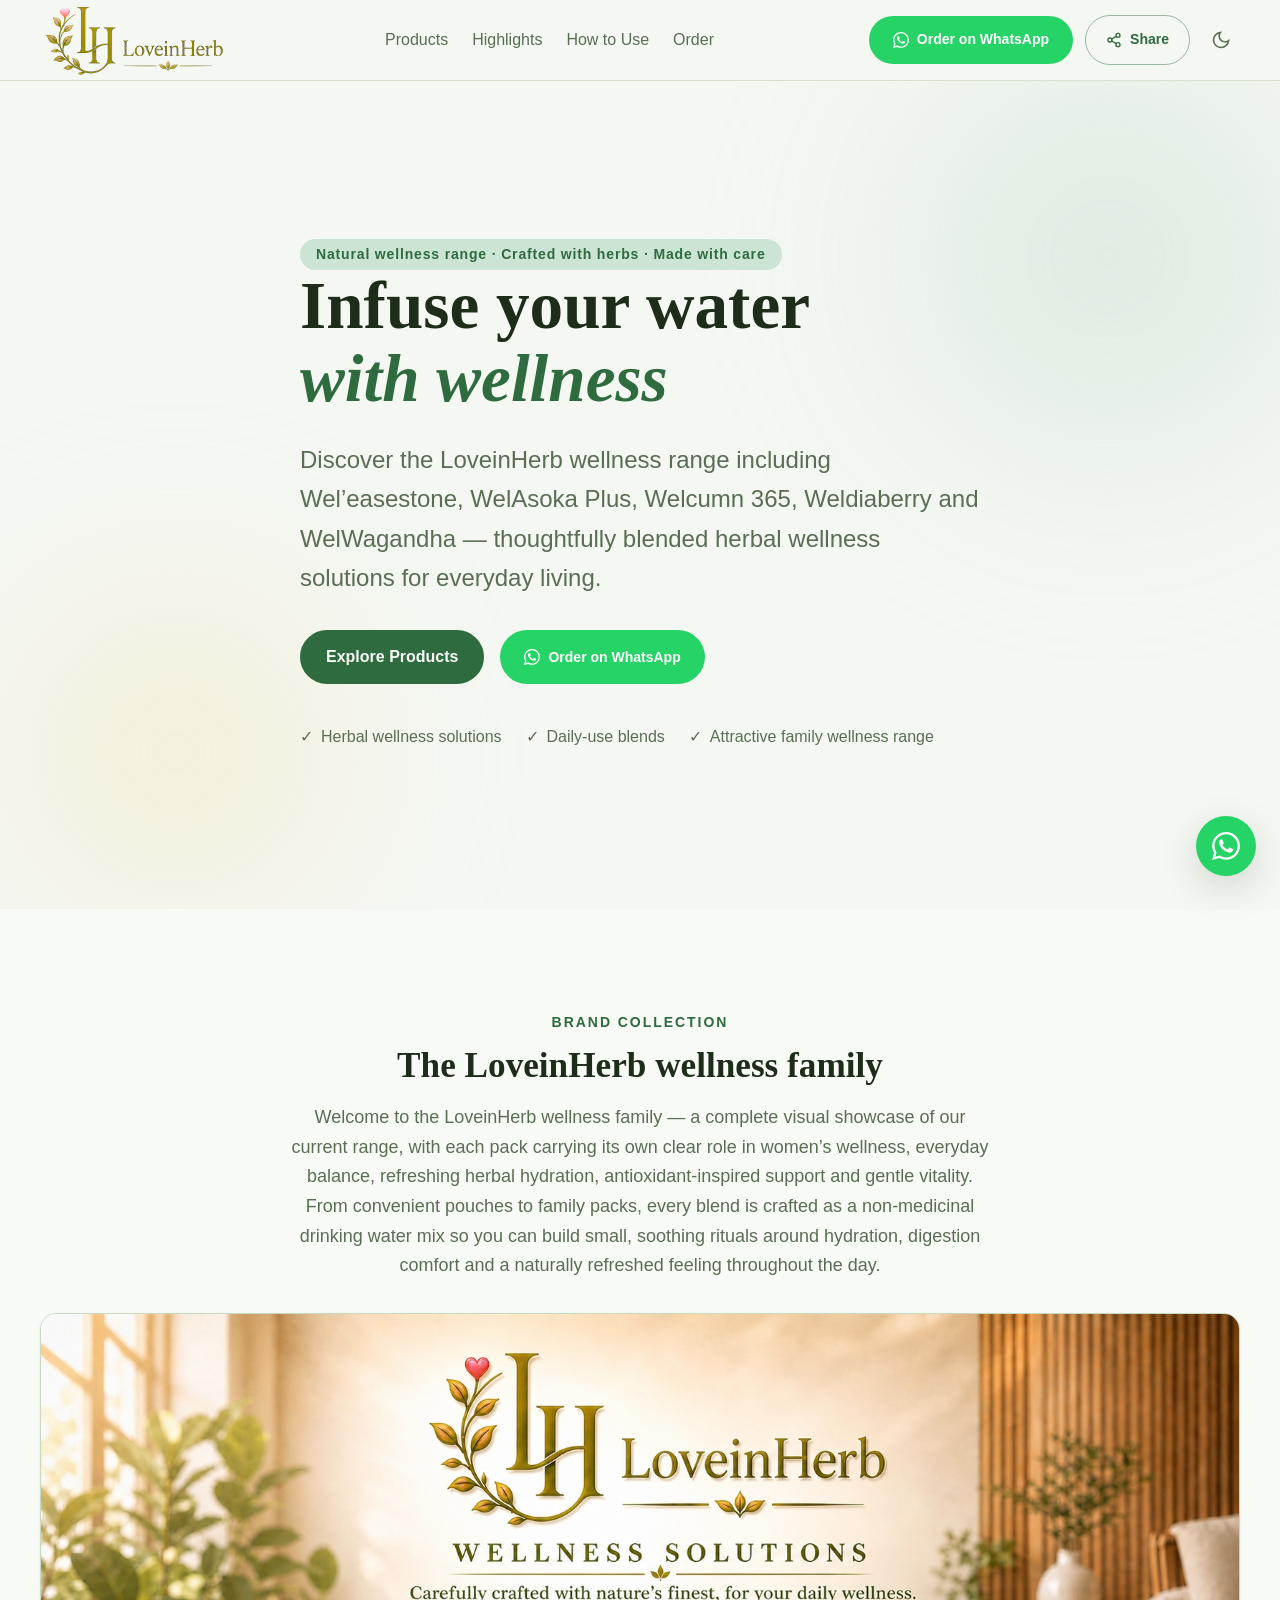
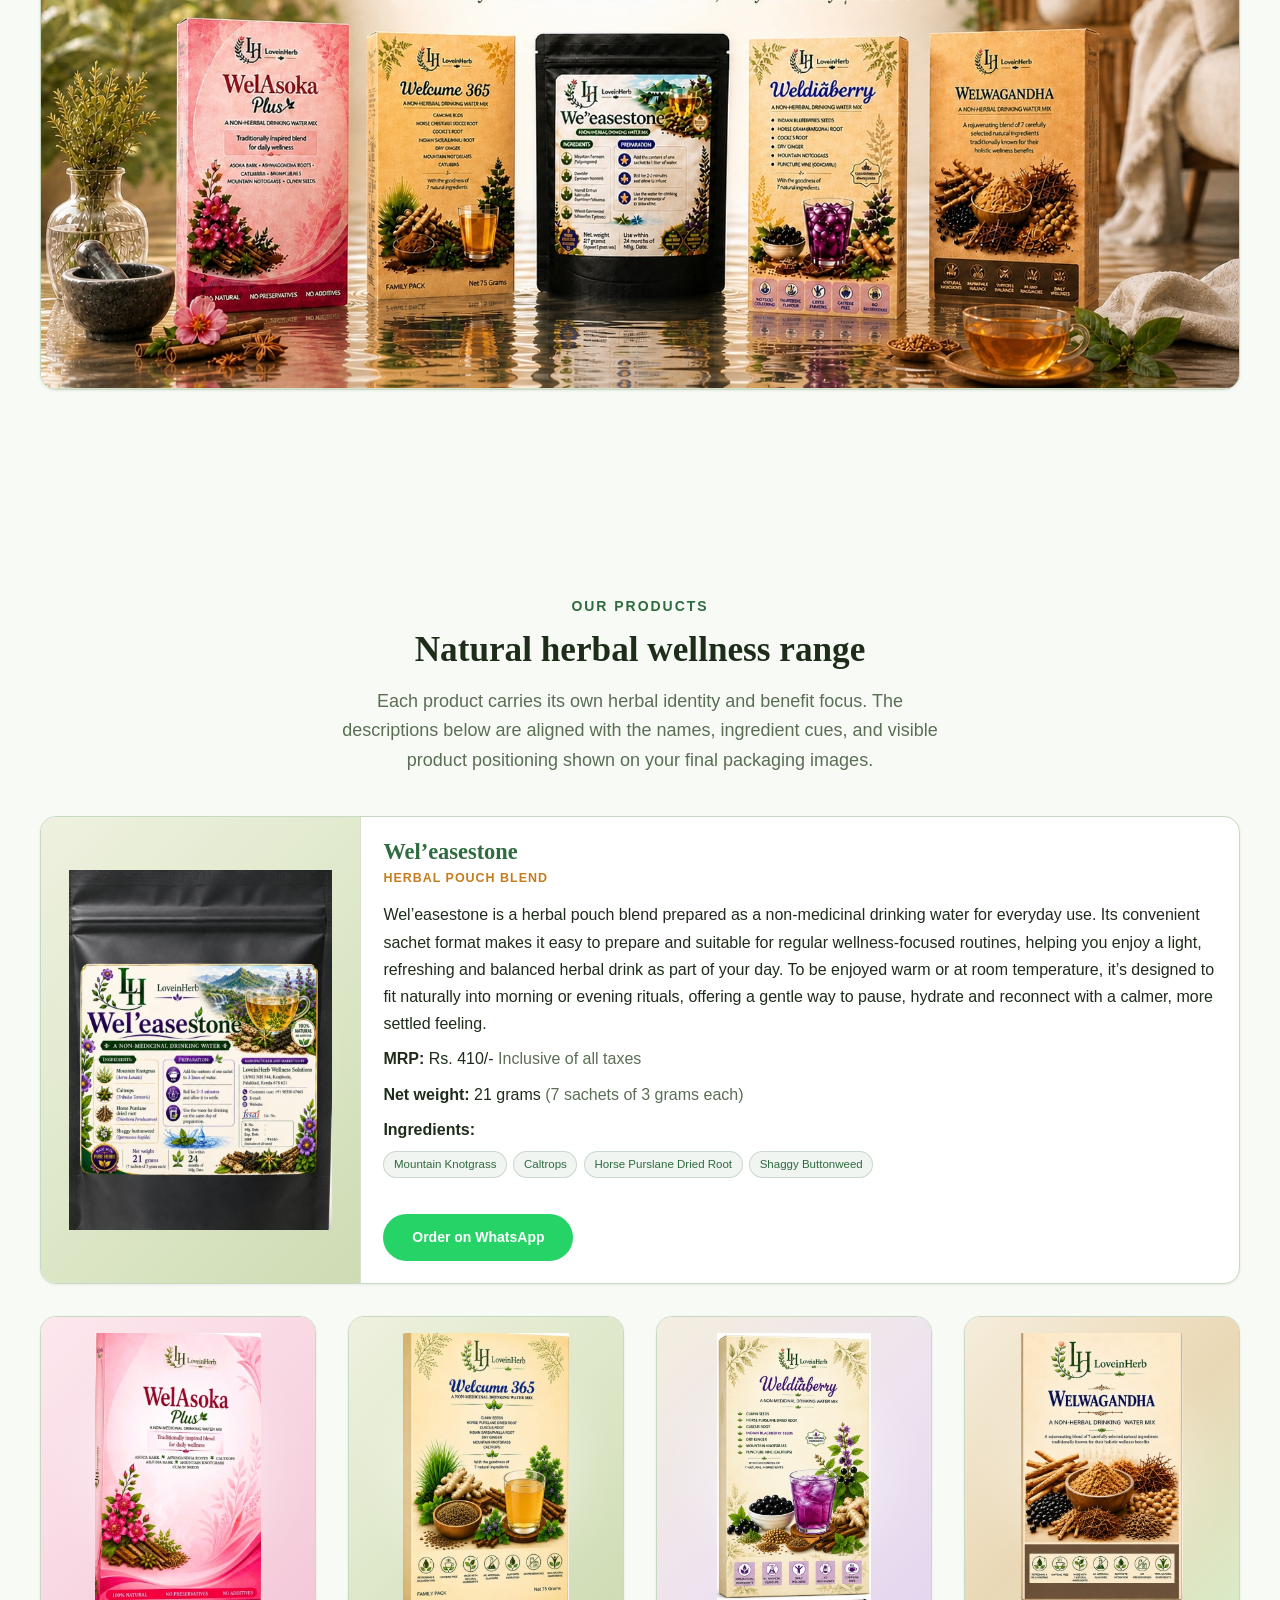
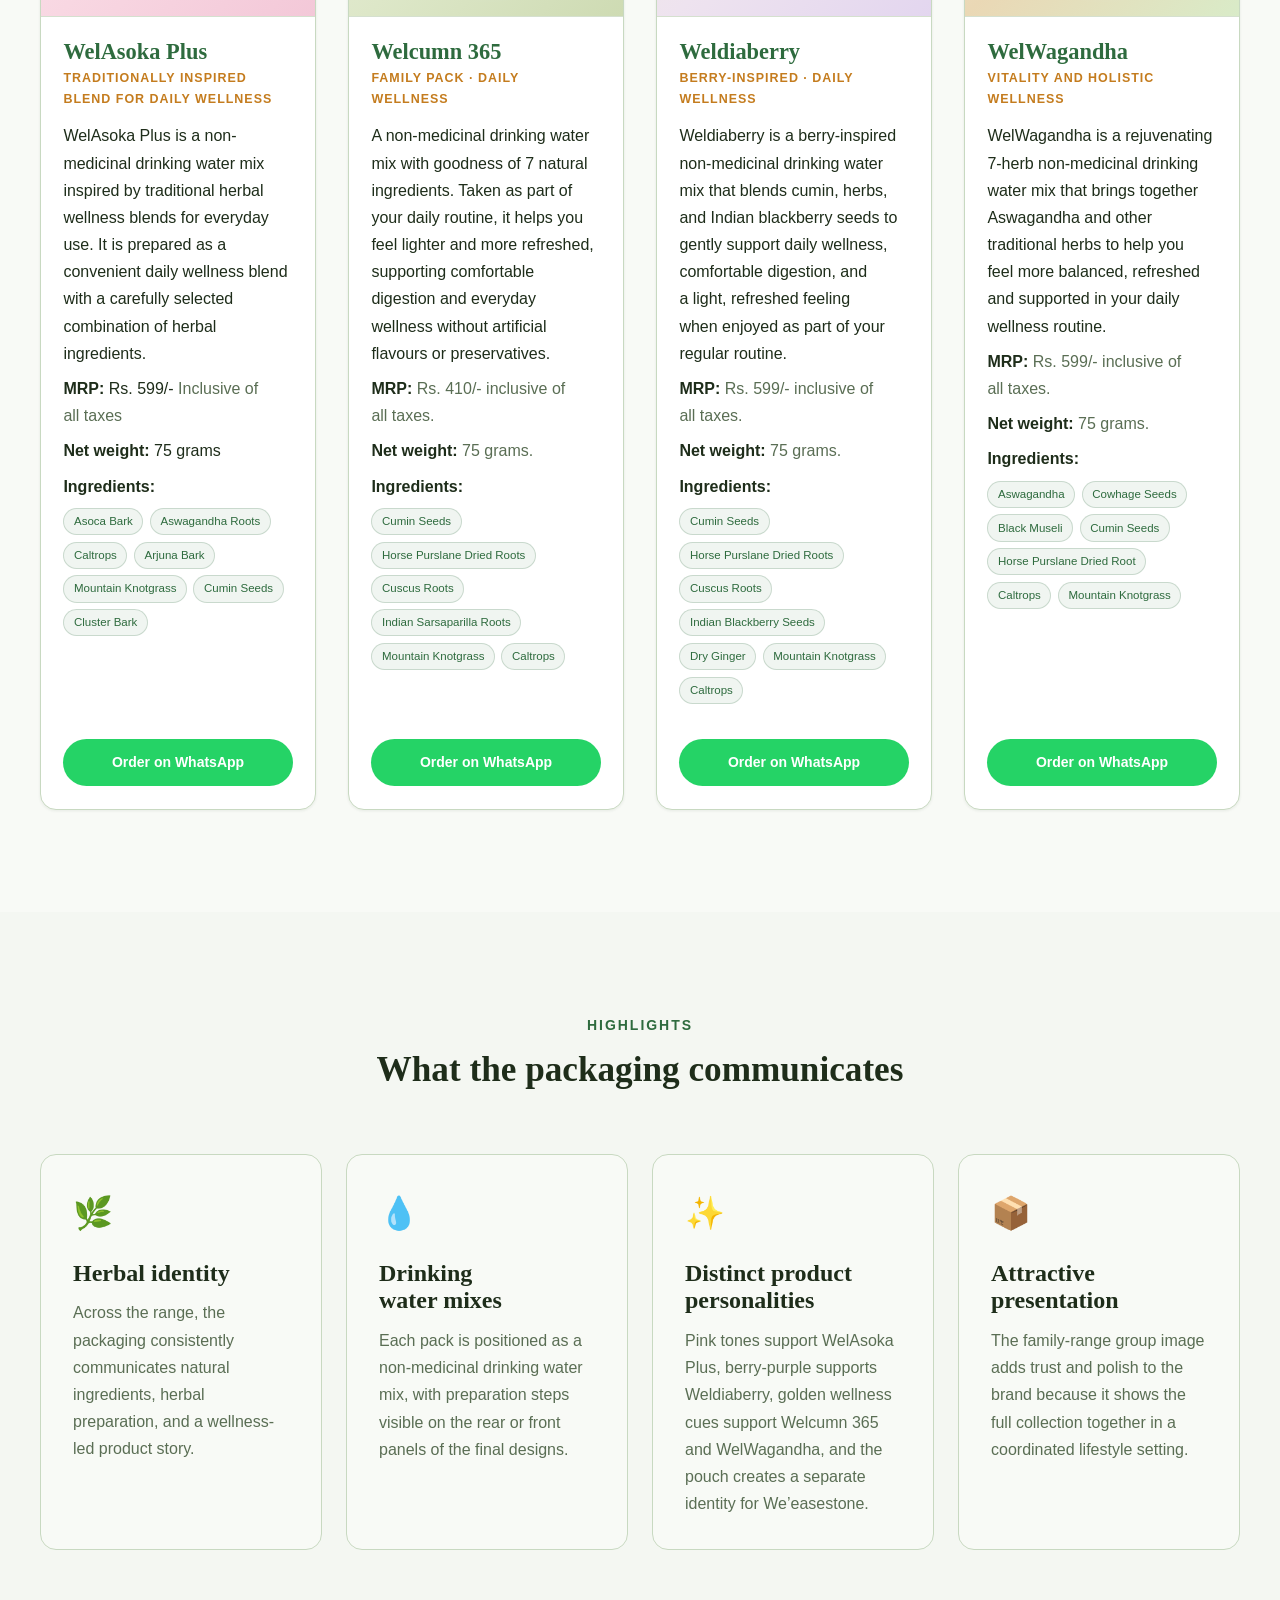
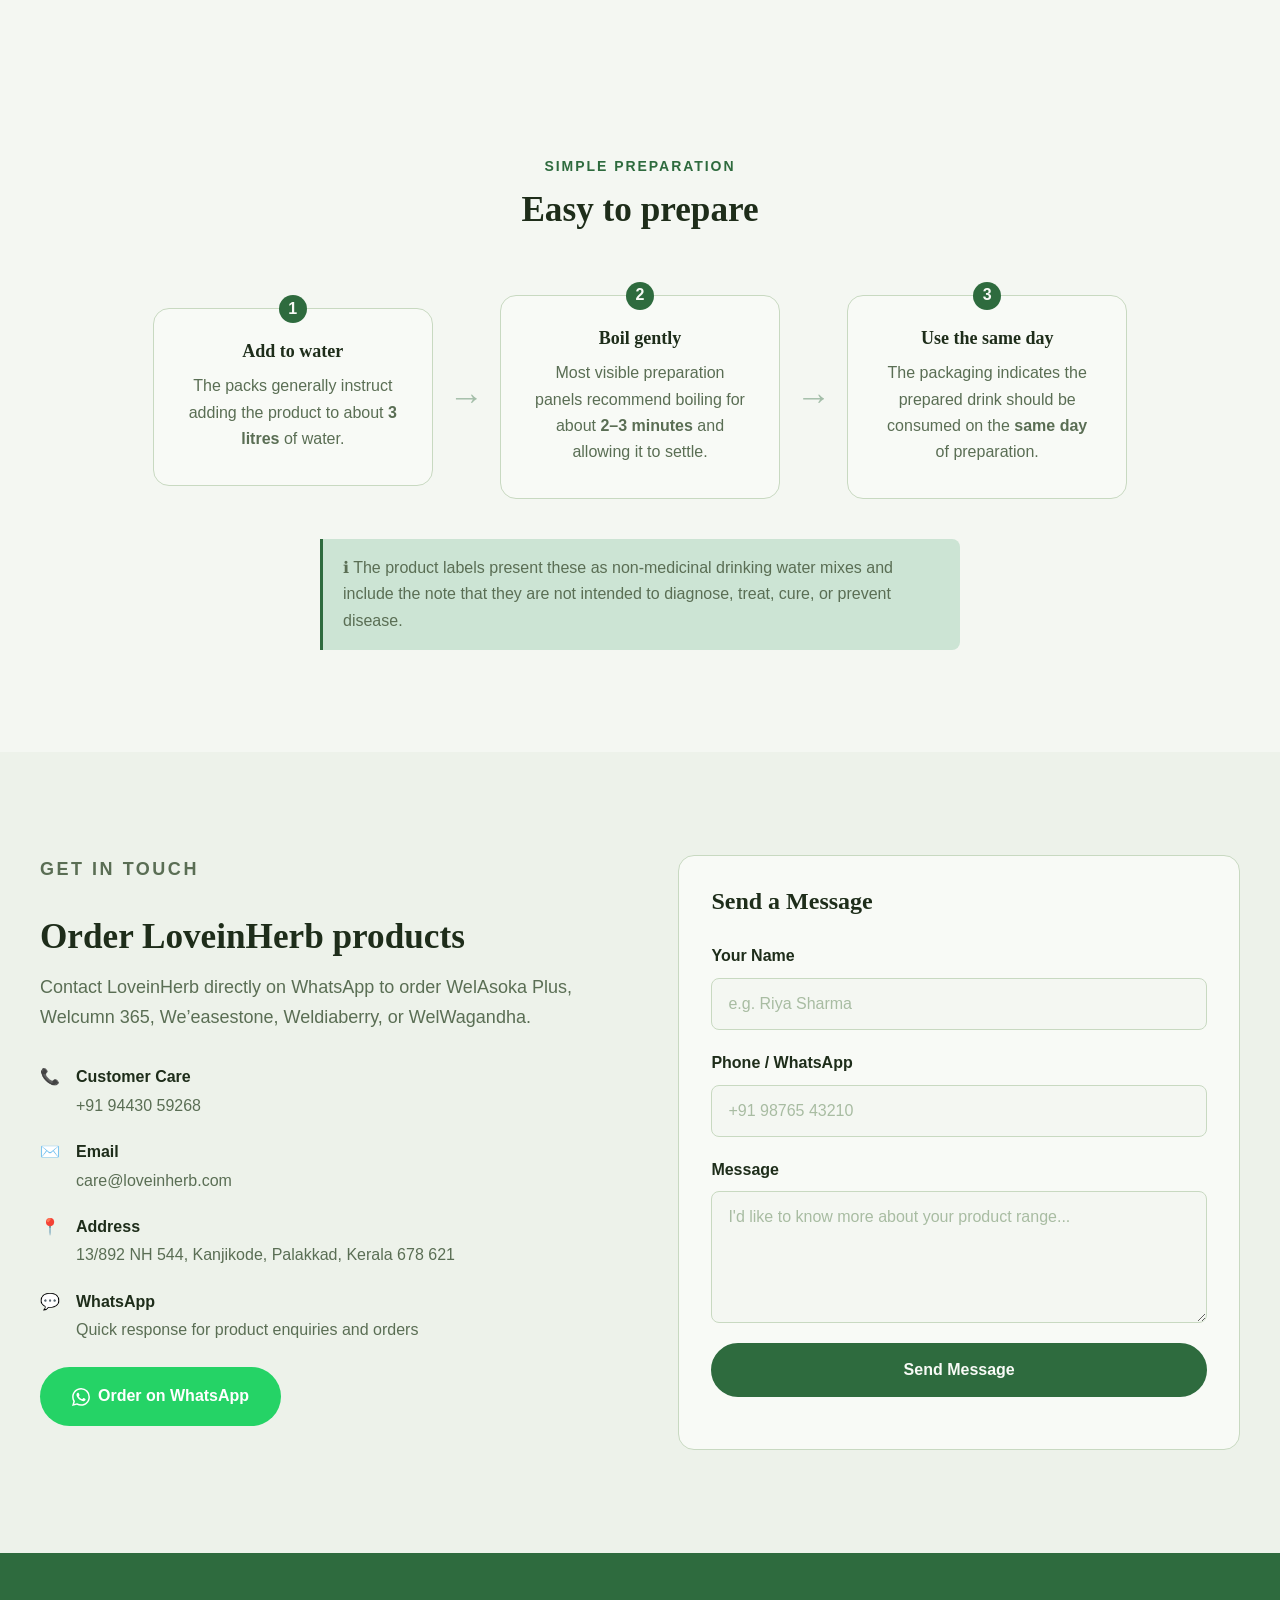
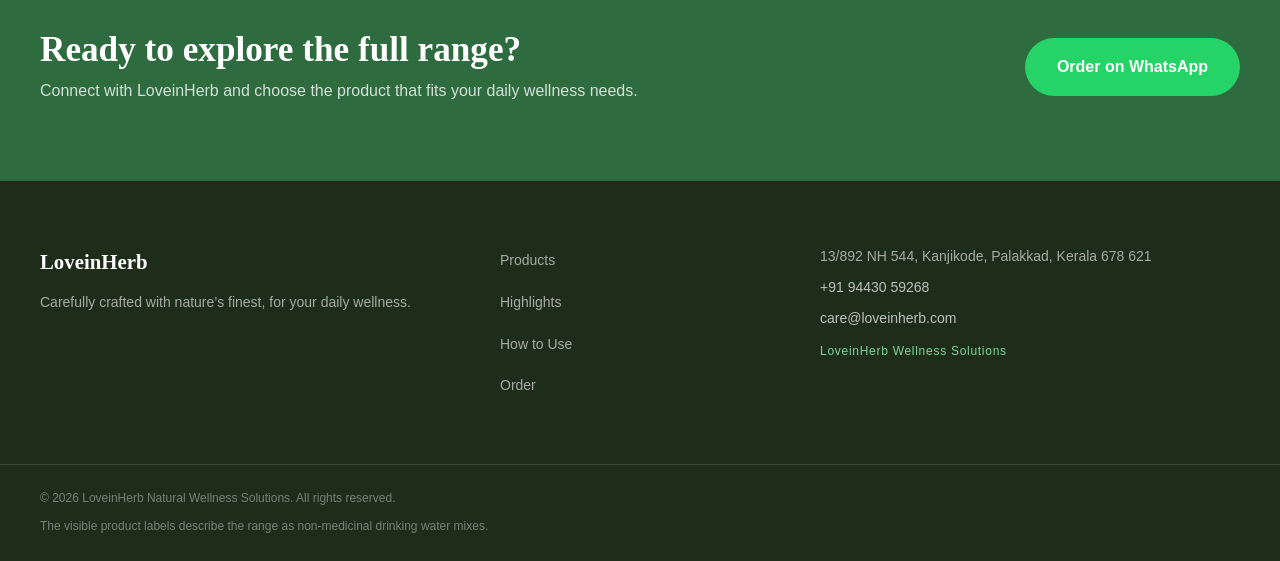
==== index.html @ 9053fc65 "Update index.html" ====
<!DOCTYPE html>
<html lang="en" data-theme="light">
<head>
  <meta charset="UTF-8"/>
  <meta name="viewport" content="width=device-width, initial-scale=1.0"/>
  <title>LoveinHerb | Natural Herbal Wellness Solutions</title>
  <meta name="description" content="Explore LoveinHerb wellness solutions including WelAsoka Plus, Welcumn 365, We’easestone, Weldiaberry, and WelWagandha — crafted with natural ingredients for daily wellness." />
  <link href="https://api.fontshare.com/v2/css?f[]=zodiak@400,500,700&f[]=work-sans@300,400,500,600&display=swap" rel="stylesheet"/>
  <link rel="stylesheet" href="css/style.css"/>
  <meta name="google-site-verification" content="dT9NyKr-RMai6I4OFI05dP6M5e7ir1kWsefBZQLa7-o" />
</head>
<body>

  <!-- NAV -->
  <header class="header" id="header">
    <nav class="nav container">
      <a href="index.html" class="logo" aria-label="LoveinHerb home" style="display:flex;align-items:center;text-decoration:none;">
        <img src="images/logo_navbar.png" alt="LoveinHerb Natural Wellness" style="height:75px;width:auto;display:block;"/>
      </a>

      <ul class="nav-links" role="list">
        <li><a href="#product">Products</a></li>
        <li><a href="#ingredients">Highlights</a></li>
        <li><a href="#how-to">How to Use</a></li>
        <li><a href="#contact">Order</a></li>
      </ul>

      <div class="nav-actions">
        <a href="https://wa.me/919443059268?text=Hi%20LoveinHerb%2C%20I%20want%20to%20know%20more%20about%20your%20products"
           target="_blank" rel="noopener noreferrer" class="btn btn-whatsapp">
          <svg viewBox="0 0 24 24" fill="currentColor" width="16" height="16"><path d="M17.472 14.382c-.297-.149-1.758-.867-2.03-.967-.273-.099-.471-.148-.67.15-.197.297-.767.966-.94 1.164-.173.199-.347.223-.644.075-.297-.15-1.255-.463-2.39-1.475-.883-.788-1.48-1.761-1.653-2.059-.173-.297-.018-.458.13-.606.134-.133.298-.347.446-.52.149-.174.198-.298.298-.497.099-.198.05-.371-.025-.52-.075-.149-.669-1.612-.916-2.207-.242-.579-.487-.5-.669-.51-.173-.008-.371-.01-.57-.01-.198 0-.52.074-.792.372-.272.297-1.04 1.016-1.04 2.479 0 1.462 1.065 2.875 1.213 3.074.149.198 2.096 3.2 5.077 4.487.709.306 1.262.489 1.694.625.712.227 1.36.195 1.871.118.571-.085 1.758-.719 2.006-1.413.248-.694.248-1.289.173-1.413-.074-.124-.272-.198-.57-.347m-5.421 7.403h-.004a9.87 9.87 0 0 1-5.031-1.378l-.361-.214-3.741.982.998-3.648-.235-.374a9.86 9.86 0 0 1-1.51-5.26c.001-5.45 4.436-9.884 9.888-9.884 2.64 0 5.122 1.03 6.988 2.898a9.825 9.825 0 0 1 2.893 6.994c-.003 5.45-4.437 9.884-9.885 9.884m8.413-18.297A11.815 11.815 0 0 0 12.05 0C5.495 0 .16 5.335.157 11.892c0 2.096.547 4.142 1.588 5.945L.057 24l6.305-1.654a11.882 11.882 0 0 0 5.683 1.448h.005c6.554 0 11.89-5.335 11.893-11.893a11.821 11.882 0 0 0-3.48-8.413Z"/></svg>
          Order on WhatsApp
        </a>

        <a href="#" class="btn btn-whatsapp-share" id="whatsappShareBtn">
          <svg viewBox="0 0 24 24" fill="none" stroke="currentColor" stroke-width="2" width="16" height="16" stroke-linecap="round" stroke-linejoin="round">
            <circle cx="18" cy="5" r="3"></circle>
            <circle cx="6" cy="12" r="3"></circle>
            <circle cx="18" cy="19" r="3"></circle>
            <path d="M8.59 13.51 15.42 17.49"></path>
            <path d="M15.41 6.51 8.59 10.49"></path>
          </svg>
          Share
        </a>

        <button class="theme-toggle" data-theme-toggle aria-label="Toggle dark mode">
          <svg width="18" height="18" viewBox="0 0 24 24" fill="none" stroke="currentColor" stroke-width="2"><path d="M21 12.79A9 9 0 1 1 11.21 3 7 7 0 0 0 21 12.79z"/></svg>
        </button>

        <button class="nav-burger" id="navBurger" aria-label="Open menu" aria-expanded="false">
          <span></span><span></span><span></span>
        </button>
      </div>
    </nav>

    <div class="mobile-menu" id="mobileMenu" aria-hidden="true">
      <ul role="list">
        <li><a href="#product" class="mobile-link">Products</a></li>
        <li><a href="#ingredients" class="mobile-link">Highlights</a></li>
        <li><a href="#how-to" class="mobile-link">How to Use</a></li>
        <li><a href="#contact" class="mobile-link">Order</a></li>
        <li><a href="https://wa.me/919443059268" target="_blank" rel="noopener noreferrer" class="mobile-link mobile-wa">Order on WhatsApp</a></li>
        <li><a href="#" class="mobile-link mobile-wa" id="mobileWhatsappShareBtn">Share on WhatsApp</a></li>
      </ul>
    </div>
  </header>

  <main>

    <!-- HERO -->
    <section class="hero" id="home">
      <div class="hero-bg">
        <div class="hero-orb hero-orb-1"></div>
        <div class="hero-orb hero-orb-2"></div>
      </div>

      <div class="container hero-content">
        <span class="badge">Natural wellness range · Crafted with herbs · Made with care</span>
        <h1 class="hero-title">Infuse your water<br/><em>with wellness</em></h1>
        <p class="hero-subtitle">Discover the LoveinHerb wellness range including Wel’easestone, WelAsoka Plus, Welcumn 365, Weldiaberry and WelWagandha — thoughtfully blended herbal wellness solutions for everyday living.</p>

        <div class="hero-cta-group">
          <a href="#product" class="btn btn-primary">Explore Products</a>
          <a href="https://wa.me/919443059268?text=Hi%20LoveinHerb%2C%20I%20want%20to%20know%20more%20about%20your%20wellness%20products" target="_blank" rel="noopener noreferrer" class="btn btn-whatsapp">
            <svg viewBox="0 0 24 24" fill="currentColor" width="16" height="16"><path d="M17.472 14.382c-.297-.149-1.758-.867-2.03-.967-.273-.099-.471-.148-.67.15-.197.297-.767.966-.94 1.164-.173.199-.347.223-.644.075-.297-.15-1.255-.463-2.39-1.475-.883-.788-1.48-1.761-1.653-2.059-.173-.297-.018-.458.13-.606.134-.133.298-.347.446-.52.149-.174.198-.298.298-.497.099-.198.05-.371-.025-.52-.075-.149-.669-1.612-.916-2.207-.242-.579-.487-.5-.669-.51-.173-.008-.371-.01-.57-.01-.198 0-.52.074-.792.372-.272.297-1.04 1.016-1.04 2.479 0 1.462 1.065 2.875 1.213 3.074.149.198 2.096 3.2 5.077 4.487.709.306 1.262.489 1.694.625.712.227 1.36.195 1.871.118.571-.085 1.758-.719 2.006-1.413.248-.694.248-1.289.173-1.413-.074-.124-.272-.198-.57-.347m-5.421 7.403h-.004a9.87 9.87 0 0 1-5.031-1.378l-.361-.214-3.741.982.998-3.648-.235-.374a9.86 9.86 0 0 1-1.51-5.26c.001-5.45 4.436-9.884 9.888-9.884 2.64 0 5.122 1.03 6.988 2.898a9.825 9.825 0 0 1 2.893 6.994c-.003 5.45-4.437 9.884-9.885 9.884m8.413-18.297A11.815 11.815 0 0 0 12.05 0C5.495 0 .16 5.335.157 11.892c0 2.096.547 4.142 1.588 5.945L.057 24l6.305-1.654a11.882 11.882 0 0 0 5.683 1.448h.005c6.554 0 11.89-5.335 11.893-11.893a11.821 11.882 0 0 0-3.48-8.413Z"/></svg>
            Order on WhatsApp
          </a>
        </div>

        <div class="hero-trust">
          <div class="trust-item"><span>✓</span> Herbal wellness solutions</div>
          <div class="trust-item"><span>✓</span> Daily-use blends</div>
          <div class="trust-item"><span>✓</span> Attractive family wellness range</div>
        </div>
      </div>
    </section>

    <!-- BRAND SHOWCASE -->
    <section class="section product-section">
      <div class="container">
        <div class="section-header centered" style="margin-bottom:2rem">
          <p class="section-eyebrow">Brand Collection</p>
          <h2 class="section-title">The LoveinHerb wellness family</h2>
          <p style="color:var(--color-text-muted);max-width:700px;margin:0 auto;">Welcome to the LoveinHerb wellness family — a complete visual showcase of our current range, with each pack carrying its own clear role in women’s wellness, everyday balance, refreshing herbal hydration, antioxidant-inspired support and gentle vitality. From convenient pouches to family packs, every blend is crafted as a non-medicinal drinking water mix so you can build small, soothing rituals around hydration, digestion comfort and a naturally refreshed feeling throughout the day.</p>
        </div>

        <div class="range-card" style="overflow:hidden;">
          <div class="range-img-wrap" style="height:auto;padding:0;">
            <img src="images/Main.jpg" alt="LoveinHerb wellness solutions product range" class="range-img zoomable-img" data-full="images/Main.jpg" style="width:100%;height:auto;object-fit:cover;" />
          </div>
        </div>
      </div>
    </section>

    <!-- PRODUCTS -->
    <section class="section product-section" id="product">
      <div class="container">
        <div class="section-header centered" style="margin-bottom:2.5rem">
          <p class="section-eyebrow">Our Products</p>
          <h2 class="section-title">Natural herbal wellness range</h2>
          <p style="color:var(--color-text-muted);max-width:620px;margin:0 auto;">Each product carries its own herbal identity and benefit focus. The descriptions below are aligned with the names, ingredient cues, and visible product positioning shown on your final packaging images.</p>
        </div>

<!-- Main featured product -->
<div class="featured-product">
  <div class="featured-card">
    <div class="range-img-wrap">
      <img src="images/WhatsApp-Image-2026-05-27-at-11.16.19-AM5-6.jpg" alt="Wel’easestone pouch pack design" class="range-img zoomable-img" data-full="images/WhatsApp-Image-2026-05-27-at-11.16.19-AM5-6.jpg"/>
    </div>

    <div class="range-body">
      <h3 class="range-name">Wel’easestone</h3>
      <p class="range-tag">Herbal pouch blend</p>

      <div class="range-desc">
        <p>Wel’easestone is a herbal pouch blend prepared as a non-medicinal drinking water for everyday use. Its convenient sachet format makes it easy to prepare and suitable for regular wellness‑focused routines, helping you enjoy a light, refreshing and balanced herbal drink as part of your day. To be enjoyed warm or at room temperature, it’s designed to fit naturally into morning or evening rituals, offering a gentle way to pause, hydrate and reconnect with a calmer, more settled feeling.</p>
        <p><strong>MRP:</strong> Rs. 410/- <span>Inclusive of all taxes</span></p>
        
        <p><strong>Net weight:</strong> 21 grams <span>(7 sachets of 3 grams each)</span></p>

        <p><strong>Ingredients:</strong><br>
        <ul class="range-ingredients">
        <li>Mountain Knotgrass</li>
        <li>Caltrops</li>
        <li>Horse Purslane Dried Root</li>
        <li>Shaggy Buttonweed</li>
      </ul>
      </div>

      <a href="https://wa.me/919443059268?text=Hi%20LoveinHerb%2C%20I%20want%20to%20order%20We%E2%80%99easestone" target="_blank" rel="noopener noreferrer" class="btn btn-whatsapp">Order on WhatsApp</a>
    </div>
  </div>
</div>

        <!-- Other 4 products -->
        <div class="products-range-grid secondary-products">

          <div class="range-card">
  <div class="range-img-wrap">
    <img src="images/welasoca-2.jpg" alt="WelAsoka Plus front and back pack design" class="range-img zoomable-img" data-full="images/welasoca-2.jpg"/>
  </div>
  <div class="range-body">
    <h3 class="range-name">WelAsoka Plus</h3>
    <p class="range-tag">Traditionally inspired blend for daily wellness</p>

    <div class="range-desc">
  <p>WelAsoka Plus is a non-medicinal drinking water mix inspired by traditional herbal wellness blends for everyday use. It is prepared as a convenient daily wellness blend with a carefully selected combination of herbal ingredients.</p>

  <p><strong>MRP:</strong> Rs. 599/- <span>Inclusive of all taxes</span></p>

  <p><strong>Net weight:</strong> 75 grams</p>

  <p><strong>Ingredients:</strong></p>
      <ul class="range-ingredients">
      <li>Asoca Bark</li>
      <li>Aswagandha Roots</li>
      <li>Caltrops</li>
      <li>Arjuna Bark</li>
      <li>Mountain Knotgrass</li>
      <li>Cumin Seeds</li>
      <li>Cluster Bark</li>
    </ul>
    </div>

    <a href="https://wa.me/919443059268?text=Hi%20LoveinHerb%2C%20I%20want%20to%20order%20WelAsoka%20Plus" target="_blank" rel="noopener noreferrer" class="btn btn-whatsapp">Order on WhatsApp</a>
  </div>
</div>

      <div class="range-card">
  <div class="range-img-wrap">
    <img src="images/welcumn365-3.jpg" alt="Welcumn 365 front and back pack design" class="range-img zoomable-img" data-full="images/welcumn365-3.jpg"/>
  </div>
  <div class="range-body">
    <h3 class="range-name">Welcumn 365</h3>
    <p class="range-tag">Family Pack · Daily wellness</p>
    <div class="range-desc">
      <p>A non-medicinal drinking water mix with goodness of 7 natural ingredients. Taken as part of your daily routine, it helps you feel lighter and more refreshed, supporting comfortable digestion and everyday wellness without artificial flavours or preservatives.</p>

      <p><strong>MRP:</strong> <span>Rs. 410/- inclusive of all taxes.</span></p>

      <p><strong>Net weight:</strong> <span>75 grams.</span></p>

      <p><strong>Ingredients:</strong></p>
      <ul class="range-ingredients">
        <li>Cumin Seeds</li>
        <li>Horse Purslane Dried Roots</li>
        <li>Cuscus Roots</li>
        <li>Indian Sarsaparilla Roots</li>
        <li>Mountain Knotgrass</li>
        <li>Caltrops</li>
    </ul>
    </div>
    
    <a href="https://wa.me/919443059268?text=Hi%20LoveinHerb%2C%20I%20want%20to%20order%20Welcumn%20365" target="_blank" rel="noopener noreferrer" class="btn btn-whatsapp">Order on WhatsApp</a>
  </div>
</div>

          <div class="range-card">
  <div class="range-img-wrap">
    <img src="images/weldiaberry-4.jpg" alt="Weldiaberry front and back pack design" class="range-img zoomable-img" data-full="images/weldiaberry-4.jpg"/>
  </div>
  <div class="range-body">
    <h3 class="range-name">Weldiaberry</h3>
    <p class="range-tag">Berry-inspired · Daily wellness</p>
    <div class="range-desc">
      <p>Weldiaberry is a berry-inspired non-medicinal drinking water mix that blends cumin, herbs, and Indian blackberry seeds to gently support daily wellness, comfortable digestion, and a light, refreshed feeling when enjoyed as part of your regular routine.</p>

      <p><strong>MRP:</strong> <span>Rs. 599/- inclusive of all taxes.</span></p>

      <p><strong>Net weight:</strong> <span>75 grams.</span></p>

      <p><strong>Ingredients:</strong></p>
    <ul class="range-ingredients">
      <li>Cumin Seeds</li>
      <li>Horse Purslane Dried Roots</li>
      <li>Cuscus Roots</li>
      <li>Indian Blackberry Seeds</li>
      <li>Dry Ginger</li>
      <li>Mountain Knotgrass</li>
      <li>Caltrops</li>
    </ul>
    </div>

    <a href="https://wa.me/919443059268?text=Hi%20LoveinHerb%2C%20I%20want%20to%20order%20Weldiaberry" target="_blank" rel="noopener noreferrer" class="btn btn-whatsapp">Order on WhatsApp</a>
  </div>
</div>

          <div class="range-card">
          <div class="range-img-wrap">
            <img src="images/welwagandha-5.jpg" alt="WelWagandha front and back pack design" class="range-img zoomable-img" data-full="images/welwagandha-5.jpg"/>
          </div>
          <div class="range-body">
            <h3 class="range-name">WelWagandha</h3>
            <p class="range-tag">Vitality and holistic wellness</p>
            <div class="range-desc">
              <p>WelWagandha is a rejuvenating 7-herb non-medicinal drinking water mix that brings together Aswagandha and other traditional herbs to help you feel more balanced, refreshed and supported in your daily wellness routine.</p>
              <p><strong>MRP:</strong> <span>Rs. 599/- inclusive of all taxes.</span></p>
              <p><strong>Net weight:</strong> <span>75 grams.</span></p>

              <p><strong>Ingredients:</strong></p>
            <ul class="range-ingredients">
              <li>Aswagandha</li>
              <li>Cowhage Seeds</li>
              <li>Black Museli</li>
              <li>Cumin Seeds</li>
              <li>Horse Purslane Dried Root</li>
              <li>Caltrops</li>
              <li>Mountain Knotgrass</li>
            </ul>
            </div>

            <a href="https://wa.me/919443059268?text=Hi%20LoveinHerb%2C%20I%20want%20to%20order%20WelWagandha" target="_blank" rel="noopener noreferrer" class="btn btn-whatsapp">Order on WhatsApp</a>
          </div>
        </div>

        </div>
      </div>
    </section>

    <!-- HIGHLIGHTS -->
    <section class="section benefits-section" id="ingredients">
      <div class="container">
        <div class="section-header centered">
          <p class="section-eyebrow">Highlights</p>
          <h2 class="section-title">What the packaging communicates</h2>
        </div>

        <div class="benefits-grid">
          <div class="benefit-card reveal">
            <div class="benefit-icon">🌿</div>
            <h3>Herbal identity</h3>
            <p>Across the range, the packaging consistently communicates natural ingredients, herbal preparation, and a wellness-led product story.</p>
          </div>

          <div class="benefit-card reveal">
            <div class="benefit-icon">💧</div>
            <h3>Drinking water mixes</h3>
            <p>Each pack is positioned as a non-medicinal drinking water mix, with preparation steps visible on the rear or front panels of the final designs.</p>
          </div>

          <div class="benefit-card reveal">
            <div class="benefit-icon">✨</div>
            <h3>Distinct product personalities</h3>
            <p>Pink tones support WelAsoka Plus, berry-purple supports Weldiaberry, golden wellness cues support Welcumn 365 and WelWagandha, and the pouch creates a separate identity for We’easestone.</p>
          </div>

          <div class="benefit-card reveal">
            <div class="benefit-icon">📦</div>
            <h3>Attractive presentation</h3>
            <p>The family-range group image adds trust and polish to the brand because it shows the full collection together in a coordinated lifestyle setting.</p>
          </div>
        </div>
      </div>
    </section>

    <!-- HOW TO USE -->
    <section class="section howto-section" id="how-to">
      <div class="container">
        <div class="section-header centered">
          <p class="section-eyebrow">Simple Preparation</p>
          <h2 class="section-title">Easy to prepare</h2>
        </div>

        <div class="steps-grid">
          <div class="step-card reveal">
            <div class="step-num">1</div>
            <h3>Add to water</h3>
            <p>The packs generally instruct adding the product to about <strong>3 litres</strong> of water.</p>
          </div>

          <div class="step-arrow">→</div>

          <div class="step-card reveal">
            <div class="step-num">2</div>
            <h3>Boil gently</h3>
            <p>Most visible preparation panels recommend boiling for about <strong>2–3 minutes</strong> and allowing it to settle.</p>
          </div>

          <div class="step-arrow">→</div>

          <div class="step-card reveal">
            <div class="step-num">3</div>
            <h3>Use the same day</h3>
            <p>The packaging indicates the prepared drink should be consumed on the <strong>same day</strong> of preparation.</p>
          </div>
        </div>

        <div class="howto-note">
          <span>ℹ The product labels present these as non-medicinal drinking water mixes and include the note that they are not intended to diagnose, treat, cure, or prevent disease.</span>
        </div>
      </div>
    </section>

    <!-- CONTACT -->
    <section class="section contact-section" id="contact">
      <div class="container">
        <div class="contact-grid">
          <div class="contact-copy reveal">
            <p class="section-eyebrow">Get in Touch</p>
            <h2 class="section-title">Order LoveinHerb products</h2>
            <p>Contact LoveinHerb directly on WhatsApp to order WelAsoka Plus, Welcumn 365, We’easestone, Weldiaberry, or WelWagandha.</p>

            <div class="contact-details">
              <div class="contact-item"><span>📞</span><div><strong>Customer Care</strong><a href="tel:+919443059268">+91 94430 59268</a></div></div>
              <div class="contact-item"><span>✉️</span><div><strong>Email</strong><a href="mailto:care@loveinherb.com">care@loveinherb.com</a></div></div>
              <div class="contact-item"><span>📍</span><div><strong>Address</strong><span>13/892 NH 544, Kanjikode, Palakkad, Kerala 678 621</span></div></div>
              <div class="contact-item"><span>💬</span><div><strong>WhatsApp</strong><span>Quick response for product enquiries and orders</span></div></div>
            </div>

            <a href="https://wa.me/919443059268?text=Hi%20LoveinHerb%2C%20I%20want%20to%20order%20your%20wellness%20products" target="_blank" rel="noopener noreferrer" class="btn btn-whatsapp btn-lg" style="margin-top:1.5rem">
              <svg viewBox="0 0 24 24" fill="currentColor" width="18" height="18"><path d="M17.472 14.382c-.297-.149-1.758-.867-2.03-.967-.273-.099-.471-.148-.67.15-.197.297-.767.966-.94 1.164-.173.199-.347.223-.644.075-.297-.15-1.255-.463-2.39-1.475-.883-.788-1.48-1.761-1.653-2.059-.173-.297-.018-.458.13-.606.134-.133.298-.347.446-.52.149-.174.198-.298.298-.497.099-.198.05-.371-.025-.52-.075-.149-.669-1.612-.916-2.207-.242-.579-.487-.5-.669-.51-.173-.008-.371-.01-.57-.01-.198 0-.52.074-.792.372-.272.297-1.04 1.016-1.04 2.479 0 1.462 1.065 2.875 1.213 3.074.149.198 2.096 3.2 5.077 4.487.709.306 1.262.489 1.694.625.712.227 1.36.195 1.871.118.571-.085 1.758-.719 2.006-1.413.248-.694.248-1.289.173-1.413-.074-.124-.272-.198-.57-.347m-5.421 7.403h-.004a9.87 9.87 0 0 1-5.031-1.378l-.361-.214-3.741.982.998-3.648-.235-.374a9.86 9.86 0 0 1-1.51-5.26c.001-5.45 4.436-9.884 9.888-9.884 2.64 0 5.122 1.03 6.988 2.898a9.825 9.825 0 0 1 2.893 6.994c-.003 5.45-4.437 9.884-9.885 9.884m8.413-18.297A11.815 11.882 0 0 0 12.05 0C5.495 0 .16 5.335.157 11.892c0 2.096.547 4.142 1.588 5.945L.057 24l6.305-1.654a11.882 11.882 0 0 0 5.683 1.448h.005c6.554 0 11.89-5.335 11.893-11.893a11.821 11.882 0 0 0-3.48-8.413Z"/></svg>
              Order on WhatsApp
            </a>
          </div>

          <form class="contact-form" id="contactForm">
            <h3>Send a Message</h3>
            <div class="form-group"><label for="name">Your Name</label><input type="text" id="name" name="name" placeholder="e.g. Riya Sharma" required/></div>
            <div class="form-group"><label for="phone">Phone / WhatsApp</label><input type="tel" id="phone" name="phone" placeholder="+91 98765 43210"/></div>
            <div class="form-group"><label for="message">Message</label><textarea id="message" name="message" rows="4" placeholder="I'd like to know more about your product range..." required></textarea></div>
            <button type="submit" class="btn btn-primary btn-full">Send Message</button>
            <p class="form-note" id="formMsg"></p>
          </form>
        </div>
      </div>
    </section>

    <!-- CTA BANNER -->
    <section class="cta-banner">
      <div class="container cta-inner">
        <div>
          <h2>Ready to explore the full range?</h2>
          <p>Connect with LoveinHerb and choose the product that fits your daily wellness needs.</p>
        </div>
        <div class="cta-actions">
          <a href="https://wa.me/919443059268?text=Hi%20LoveinHerb%2C%20I%20want%20to%20explore%20your%20wellness%20range" target="_blank" rel="noopener noreferrer" class="btn btn-whatsapp btn-lg">Order on WhatsApp</a>
        </div>
      </div>
    </section>

  </main>

  <!-- FOOTER -->
  <footer class="footer">
    <div class="container footer-inner">
      <div class="footer-brand">
        <p style="font-family:var(--font-display);font-size:1.3rem;font-weight:700;color:white;">LoveinHerb</p>
        <p class="footer-tagline">Carefully crafted with nature’s finest, for your daily wellness.</p>
      </div>

      <div class="footer-links">
        <nav>
          <ul role="list">
            <li><a href="#product">Products</a></li>
            <li><a href="#ingredients">Highlights</a></li>
            <li><a href="#how-to">How to Use</a></li>
            <li><a href="#contact">Order</a></li>
          </ul>
        </nav>
      </div>

      <div class="footer-info">
        <p>13/892 NH 544, Kanjikode, Palakkad, Kerala 678 621</p>
        <p><a href="tel:+919443059268">+91 94430 59268</a></p>
        <p><a href="mailto:care@loveinherb.com">care@loveinherb.com</a></p>
        <p class="footer-fssai">LoveinHerb Wellness Solutions</p>
      </div>
    </div>

    <div class="footer-bottom">
      <div class="container">
        <p>&copy; 2026 LoveinHerb Natural Wellness Solutions. All rights reserved.</p>
        <p>The visible product labels describe the range as non-medicinal drinking water mixes.</p>
      </div>
    </div>
  </footer>

  <!-- WhatsApp float -->
  <a href="https://wa.me/919443059268?text=Hi%20LoveinHerb%2C%20I%20want%20to%20know%20more%20about%20your%20products" target="_blank" rel="noopener noreferrer" class="wa-float" aria-label="Order on WhatsApp">
    <svg viewBox="0 0 24 24" fill="white" width="28" height="28"><path d="M17.472 14.382c-.297-.149-1.758-.867-2.03-.967-.273-.099-.471-.148-.67.15-.197.297-.767.966-.94 1.164-.173.199-.347.223-.644.075-.297-.15-1.255-.463-2.39-1.475-.883-.788-1.48-1.761-1.653-2.059-.173-.297-.018-.458.13-.606.134-.133.298-.347.446-.52.149-.174.198-.298.298-.497.099-.198.05-.371-.025-.52-.075-.149-.669-1.612-.916-2.207-.242-.579-.487-.5-.669-.51-.173-.008-.371-.01-.57-.01-.198 0-.52.074-.792.372-.272.297-1.04 1.016-1.04 2.479 0 1.462 1.065 2.875 1.213 3.074.149.198 2.096 3.2 5.077 4.487.709.306 1.262.489 1.694.625.712.227 1.36.195 1.871.118.571-.085 1.758-.719 2.006-1.413.248-.694.248-1.289.173-1.413-.074-.124-.272-.198-.57-.347m-5.421 7.403h-.004a9.87 9.87 0 0 1-5.031-1.378l-.361-.214-3.741.982.998-3.648-.235-.374a9.86 9.86 0 0 1-1.51-5.26c.001-5.45 4.436-9.884 9.888-9.884 2.64 0 5.122 1.03 6.988 2.898a9.825 9.825 0 0 1 2.893 6.994c-.003 5.45-4.437 9.884-9.885 9.884m8.413-18.297A11.815 11.815 0 0 0 12.05 0C5.495 0 .16 5.335.157 11.892c0 2.096.547 4.142 1.588 5.945L.057 24l6.305-1.654a11.882 11.882 0 0 0 5.683 1.448h.005c6.554 0 11.89-5.335 11.893-11.893a11.821 11.882 0 0 0-3.48-8.413Z"/></svg>
  </a>

  <!-- Image Viewer -->
  <dialog class="image-viewer" id="imageViewer" aria-label="Product image viewer">
    <div class="image-viewer__topbar">
      <button type="button" class="viewer-btn" id="zoomOutBtn" aria-label="Zoom out">−</button>
      <button type="button" class="viewer-btn" id="zoomInBtn" aria-label="Zoom in">+</button>
      <button type="button" class="viewer-btn" id="zoomResetBtn" aria-label="Reset zoom">Reset</button>
      <button type="button" class="viewer-btn viewer-close" id="closeViewerBtn" aria-label="Close image viewer">✕</button>
    </div>
    <div class="image-viewer__stage" id="imageViewerStage">
      <img id="viewerImage" src="" alt="Expanded product image" />
    </div>
  </dialog>

  <script src="js/main.js"></script>
</body>
</html>
---- css/style.css ----
/* ============================================================
   LoveinHerb — style.css
   Palette: Forest green primary, warm amber accent, sage tones
   Fonts: Zodiak (display) + Work Sans (body)
   ============================================================ */


/* ── Design tokens ─────────────────────────────────────────── */
:root,
[data-theme='light'] {
  --text-xs: clamp(0.75rem, 0.7rem + 0.25vw, 0.875rem);
  --text-sm: clamp(0.875rem, 0.8rem + 0.35vw, 1rem);
  --text-base: clamp(1rem, 0.95rem + 0.25vw, 1.125rem);
  --text-lg: clamp(1.125rem, 1rem + 0.75vw, 1.5rem);
  --text-xl: clamp(1.5rem, 1.2rem + 1.25vw, 2.25rem);
  --text-2xl: clamp(2rem, 1.2rem + 2.5vw, 3.5rem);
  --text-3xl: clamp(2.5rem, 1rem + 4vw, 5rem);

  --space-1: 0.25rem;
  --space-2: 0.5rem;
  --space-3: 0.75rem;
  --space-4: 1rem;
  --space-5: 1.25rem;
  --space-6: 1.5rem;
  --space-8: 2rem;
  --space-10: 2.5rem;
  --space-12: 3rem;
  --space-16: 4rem;
  --space-20: 5rem;
  --space-24: 6rem;
  --space-32: 8rem;

  --color-bg: #f4f7f2;
  --color-surface: #f8faf6;
  --color-surface-2: #ffffff;
  --color-surface-offset: #edf2ea;
  --color-surface-offset-2: #e4ede0;
  --color-divider: #d5e0cf;
  --color-border: #c8d9c1;

  --color-text: #1e2d1a;
  --color-text-muted: #5a6e54;
  --color-text-faint: #a8bca2;
  --color-text-inverse: #f8faf6;

  --color-primary: #2e6b3e;
  --color-primary-hover: #245531;
  --color-primary-active: #193d22;
  --color-primary-dark: #1a3d22;
  --color-primary-light: #4d9960;
  --color-primary-highlight: #cce4d4;

  --color-accent-warm: #c47c1e;
  --color-accent-warm-light: #f5e0b3;

  --radius-sm: 0.375rem;
  --radius-md: 0.5rem;
  --radius-lg: 0.75rem;
  --radius-xl: 1rem;
  --radius-2xl: 1.5rem;
  --radius-full: 9999px;

  --transition-interactive: 180ms cubic-bezier(0.16, 1, 0.3, 1);
  --transition-smooth: 300ms cubic-bezier(0.16, 1, 0.3, 1);

  --shadow-sm: 0 1px 3px rgba(30, 45, 26, 0.08);
  --shadow-md: 0 4px 16px rgba(30, 45, 26, 0.10);
  --shadow-lg: 0 12px 40px rgba(30, 45, 26, 0.14);

  --content-narrow: 640px;
  --content-default: 960px;
  --content-wide: 1200px;

  --font-display: 'Zodiak', 'Georgia', serif;
  --font-body: 'Work Sans', 'Helvetica Neue', sans-serif;
}

[data-theme='dark'] {
  --color-bg: #111a0f;
  --color-surface: #182014;
  --color-surface-2: #1e2919;
  --color-surface-offset: #1b2617;
  --color-surface-offset-2: #20301a;
  --color-divider: #2a3a24;
  --color-border: #354830;

  --color-text: #ccd9c7;
  --color-text-muted: #7a9672;
  --color-text-faint: #4d6045;
  --color-text-inverse: #1e2d1a;

  --color-primary: #5db87a;
  --color-primary-hover: #3da05e;
  --color-primary-active: #2e8a4a;
  --color-primary-dark: #2e6b3e;
  --color-primary-light: #7dd4a0;
  --color-primary-highlight: #1e3a28;

  --color-accent-warm: #e8a040;
  --color-accent-warm-light: #3a2a10;

  --shadow-sm: 0 1px 3px rgba(0, 0, 0, 0.25);
  --shadow-md: 0 4px 16px rgba(0, 0, 0, 0.35);
  --shadow-lg: 0 12px 40px rgba(0, 0, 0, 0.45);
}

@media (prefers-color-scheme: dark) {
  :root:not([data-theme]) {
    --color-bg: #111a0f;
    --color-surface: #182014;
    --color-surface-2: #1e2919;
    --color-surface-offset: #1b2617;
    --color-surface-offset-2: #20301a;
    --color-divider: #2a3a24;
    --color-border: #354830;

    --color-text: #ccd9c7;
    --color-text-muted: #7a9672;
    --color-text-faint: #4d6045;
    --color-text-inverse: #1e2d1a;

    --color-primary: #5db87a;
    --color-primary-hover: #3da05e;
    --color-primary-active: #2e8a4a;
    --color-primary-dark: #2e6b3e;
    --color-primary-light: #7dd4a0;
    --color-primary-highlight: #1e3a28;

    --color-accent-warm: #e8a040;
    --color-accent-warm-light: #3a2a10;

    --shadow-sm: 0 1px 3px rgba(0, 0, 0, 0.25);
    --shadow-md: 0 4px 16px rgba(0, 0, 0, 0.35);
    --shadow-lg: 0 12px 40px rgba(0, 0, 0, 0.45);
  }
}


/* ── Base reset ─────────────────────────────────────────────── */
*,
*::before,
*::after {
  box-sizing: border-box;
  margin: 0;
  padding: 0;
}

html {
  -webkit-font-smoothing: antialiased;
  -moz-osx-font-smoothing: grayscale;
  text-rendering: optimizeLegibility;
  scroll-behavior: smooth;
  scroll-padding-top: var(--space-16);
}

body {
  min-height: 100dvh;
  font-family: var(--font-body);
  font-size: var(--text-base);
  color: var(--color-text);
  background-color: var(--color-bg);
  line-height: 1.65;
  transition: background-color var(--transition-smooth), color var(--transition-smooth);
}

img,
picture,
video,
canvas,
svg {
  display: block;
  max-width: 100%;
  height: auto;
}

ul[role='list'],
ol[role='list'] {
  list-style: none;
}

input,
button,
textarea,
select {
  font: inherit;
  color: inherit;
}

h1,
h2,
h3,
h4,
h5,
h6 {
  text-wrap: balance;
  line-height: 1.15;
  font-family: var(--font-display);
}

p,
li,
figcaption {
  text-wrap: pretty;
  max-width: 72ch;
}

a {
  color: var(--color-primary);
  text-decoration: none;
  transition: color var(--transition-interactive);
}

a:hover {
  color: var(--color-primary-hover);
}

button {
  cursor: pointer;
  background: none;
  border: none;
}

:focus-visible {
  outline: 2px solid var(--color-primary);
  outline-offset: 3px;
  border-radius: var(--radius-sm);
}

@media (prefers-reduced-motion: reduce) {
  *,
  *::before,
  *::after {
    animation-duration: 0.01ms !important;
    transition-duration: 0.01ms !important;
    scroll-behavior: auto !important;
  }
}


/* ── Layout helpers ─────────────────────────────────────────── */
.container {
  width: min(var(--content-wide), 100% - var(--space-8));
  margin-inline: auto;
}

.section {
  padding-block: clamp(var(--space-16), 8vw, var(--space-32));
}

.section-header.centered {
  text-align: center;
  margin-bottom: var(--space-16);
}

.section-header.centered p,
.section-header.centered h2 {
  margin-inline: auto;
}

.section-eyebrow {
  font-family: var(--font-body);
  font-size: var(--text-xs);
  font-weight: 600;
  letter-spacing: 0.14em;
  text-transform: uppercase;
  color: var(--color-primary);
  margin-bottom: var(--space-3);
}

.section-title {
  font-family: var(--font-display);
  font-size: var(--text-xl);
  font-weight: 700;
  color: var(--color-text);
  margin-bottom: var(--space-4);
}

.section-subtitle {
  font-size: var(--text-base);
  color: var(--color-text-muted);
  margin-bottom: var(--space-4);
}

.section-lead {
  font-size: var(--text-base);
  color: var(--color-text-muted);
  max-width: 56ch;
  line-height: 1.7;
}


/* ── Buttons ────────────────────────────────────────────────── */
.btn {
  display: inline-flex;
  align-items: center;
  justify-content: center;
  gap: var(--space-2);
  padding: var(--space-3) var(--space-6);
  border-radius: var(--radius-full);
  font-family: var(--font-body);
  font-size: var(--text-sm);
  font-weight: 600;
  cursor: pointer;
  border: 2px solid transparent;
  transition: all var(--transition-interactive);
  text-decoration: none;
  white-space: nowrap;
}

.btn-primary {
  background: var(--color-primary);
  color: var(--color-text-inverse);
  border-color: var(--color-primary);
}

.btn-primary:hover {
  background: var(--color-primary-hover);
  border-color: var(--color-primary-hover);
  color: var(--color-text-inverse);
  transform: translateY(-1px);
  box-shadow: var(--shadow-md);
}

.btn-ghost {
  background: transparent;
  color: var(--color-primary);
  border-color: var(--color-primary);
}

.btn-ghost:hover {
  background: var(--color-primary-highlight);
  color: var(--color-primary-hover);
}

.btn-full {
  width: 100%;
  justify-content: center;
}


/* ── Badge ──────────────────────────────────────────────────── */
.badge {
  display: inline-block;
  padding: var(--space-1) var(--space-4);
  background: var(--color-primary-highlight);
  color: var(--color-primary);
  border-radius: var(--radius-full);
  font-size: var(--text-xs);
  font-weight: 600;
  letter-spacing: 0.06em;
}


/* ── Navigation ─────────────────────────────────────────────── */
.header {
  position: sticky;
  top: 0;
  z-index: 100;
  background: color-mix(in srgb, var(--color-bg) 88%, transparent);
  backdrop-filter: blur(16px);
  border-bottom: 1px solid var(--color-divider);
  transition: box-shadow var(--transition-smooth), background var(--transition-smooth);
}

.header--scrolled {
  box-shadow: var(--shadow-sm);
}

.nav {
  display: flex;
  align-items: center;
  justify-content: space-between;
  min-height: 80px;
  gap: var(--space-8);
}

.logo {
  display: flex;
  align-items: center;
  flex-shrink: 0;
}

.logo img {
  height: 75px;
  width: auto;
  display: block;
}

.logo svg {
  transition: opacity var(--transition-interactive);
}

.logo:hover svg {
  opacity: 0.82;
}

.nav-links {
  display: flex;
  gap: var(--space-6);
  list-style: none;
}

.nav-links a {
  font-size: var(--text-sm);
  font-weight: 500;
  color: var(--color-text-muted);
  padding: var(--space-1) 0;
  border-bottom: 2px solid transparent;
  transition: all var(--transition-interactive);
  text-decoration: none;
}

.nav-links a:hover {
  color: var(--color-primary);
  border-bottom-color: var(--color-primary);
}

.nav-actions {
  display: flex;
  align-items: center;
  gap: var(--space-3);
  flex-wrap: nowrap;
}

.theme-toggle {
  display: flex;
  align-items: center;
  justify-content: center;
  width: 38px;
  height: 38px;
  border-radius: var(--radius-full);
  color: var(--color-text-muted);
  transition: background var(--transition-interactive), color var(--transition-interactive);
}

.theme-toggle:hover {
  background: var(--color-surface-offset);
  color: var(--color-primary);
}

.nav-burger {
  display: none;
  flex-direction: column;
  gap: 5px;
  width: 38px;
  height: 38px;
  align-items: center;
  justify-content: center;
  border-radius: var(--radius-md);
  transition: background var(--transition-interactive);
}

.nav-burger span {
  display: block;
  width: 22px;
  height: 2px;
  background: var(--color-text);
  border-radius: 2px;
  transition: transform var(--transition-smooth), opacity var(--transition-smooth);
}

.nav-burger:hover {
  background: var(--color-surface-offset);
}

.nav-burger.active span:nth-child(1) {
  transform: translateY(7px) rotate(45deg);
}

.nav-burger.active span:nth-child(2) {
  opacity: 0;
}

.nav-burger.active span:nth-child(3) {
  transform: translateY(-7px) rotate(-45deg);
}

.mobile-menu {
  display: none;
  overflow: hidden;
  max-height: 0;
  transition: max-height var(--transition-smooth);
  background: var(--color-surface);
  border-top: 1px solid var(--color-divider);
}

.mobile-menu.open {
  max-height: 420px;
}

.mobile-menu ul {
  padding: var(--space-4) 0;
}

.mobile-menu li {
  border-bottom: 1px solid var(--color-divider);
}

.mobile-link {
  display: block;
  padding: var(--space-4) var(--space-6);
  font-size: var(--text-base);
  font-weight: 500;
  color: var(--color-text-muted);
  transition: background var(--transition-interactive), color var(--transition-interactive);
}

.mobile-link:hover {
  background: var(--color-surface-offset);
  color: var(--color-primary);
}

@media (max-width: 1024px) {
  .nav {
    gap: var(--space-4);
  }

  .nav-links {
    gap: var(--space-4);
  }

  .nav-actions .btn-whatsapp,
  .nav-actions .btn-whatsapp-share {
    padding-inline: 1rem;
  }
}

@media (max-width: 768px) {
  .nav {
    min-height: 76px;
  }

  .logo img {
    height: 62px;
  }

  .nav-links {
    display: none;
  }

  .nav-burger {
    display: flex;
  }

  .mobile-menu {
    display: block;
  }

  .nav-actions .btn-whatsapp,
  .nav-actions .btn-whatsapp-share {
    display: none;
  }
}


/* ── Hero ───────────────────────────────────────────────────── */
.hero {
  position: relative;
  min-height: 92vh;
  display: flex;
  align-items: center;
  overflow: hidden;
  padding-block: clamp(var(--space-20), 10vw, var(--space-32));
}

.hero-bg {
  position: absolute;
  inset: 0;
  pointer-events: none;
}

.hero-orb {
  position: absolute;
  border-radius: var(--radius-full);
  filter: blur(80px);
}

.hero-orb-1 {
  width: 50vw;
  height: 50vw;
  max-width: 600px;
  max-height: 600px;
  top: -15%;
  right: -10%;
  background: radial-gradient(circle, var(--color-primary-highlight) 0%, transparent 70%);
  opacity: 0.7;
}

.hero-orb-2 {
  width: 40vw;
  height: 40vw;
  max-width: 480px;
  max-height: 480px;
  bottom: -10%;
  left: -5%;
  background: radial-gradient(circle, var(--color-accent-warm-light) 0%, transparent 70%);
  opacity: 0.5;
}

.herb-pattern {
  position: absolute;
  inset: 0;
}

.leaf {
  position: absolute;
  color: var(--color-primary);
}

.leaf-1 {
  width: 80px;
  top: 8%;
  right: 8%;
  animation: floatLeaf 8s ease-in-out infinite;
}

.leaf-2 {
  width: 60px;
  top: 60%;
  right: 4%;
  animation: floatLeaf 10s ease-in-out infinite 2s;
  transform: rotate(45deg);
}

.leaf-3 {
  width: 50px;
  top: 30%;
  left: 3%;
  animation: floatLeaf 12s ease-in-out infinite 4s;
  transform: rotate(-30deg);
}

@keyframes floatLeaf {
  0%,
  100% {
    transform: translateY(0) rotate(0deg);
  }

  50% {
    transform: translateY(-14px) rotate(8deg);
  }
}

.hero-content {
  position: relative;
  z-index: 2;
  max-width: 680px;
}

.hero-eyebrow {
  margin-bottom: var(--space-5);
}

.hero-title {
  font-family: var(--font-display);
  font-size: var(--text-3xl);
  font-weight: 700;
  color: var(--color-text);
  margin-bottom: var(--space-6);
  line-height: 1.08;
}

.hero-title em {
  font-style: italic;
  color: var(--color-primary);
}

.hero-subtitle {
  font-size: var(--text-lg);
  color: var(--color-text-muted);
  max-width: 56ch;
  line-height: 1.65;
  margin-bottom: var(--space-8);
}

.hero-cta-group {
  display: flex;
  gap: var(--space-4);
  flex-wrap: wrap;
  margin-bottom: var(--space-10);
}

.hero-trust {
  display: flex;
  gap: var(--space-6);
  flex-wrap: wrap;
}

.trust-item {
  display: flex;
  align-items: center;
  gap: var(--space-2);
  font-size: var(--text-sm);
  color: var(--color-text-muted);
}

.trust-item svg {
  color: var(--color-primary);
  flex-shrink: 0;
}

.hero-scroll-hint {
  position: absolute;
  bottom: var(--space-8);
  left: 50%;
  transform: translateX(-50%);
  display: flex;
  flex-direction: column;
  align-items: center;
  gap: var(--space-2);
  z-index: 2;
}

.hero-scroll-hint span {
  font-size: var(--text-xs);
  color: var(--color-text-faint);
  letter-spacing: 0.1em;
}

.scroll-line {
  width: 1px;
  height: 40px;
  background: linear-gradient(to bottom, var(--color-primary), transparent);
  animation: scrollPulse 2s ease-in-out infinite;
}

@keyframes scrollPulse {
  0%,
  100% {
    opacity: 1;
    transform: scaleY(1);
  }

  50% {
    opacity: 0.4;
    transform: scaleY(0.6);
  }
}


/* ── Product section ────────────────────────────────────────── */
.product-section {
  background: var(--color-surface);
}

.product-grid {
  display: grid;
  grid-template-columns: 1fr 1fr;
  gap: clamp(var(--space-10), 6vw, var(--space-20));
  align-items: center;
}

.product-card-outer {
  display: flex;
  flex-direction: column;
  align-items: center;
  gap: var(--space-4);
}

.product-card {
  position: relative;
  width: clamp(160px, 50vw, 220px);
  height: clamp(220px, 65vw, 300px);
  display: flex;
  align-items: center;
  justify-content: center;
}

.product-svg {
  filter: drop-shadow(var(--shadow-lg));
  transition: transform var(--transition-smooth);
}

.product-card:hover .product-svg {
  transform: translateY(-6px) scale(1.02);
}

.product-glow {
  position: absolute;
  inset: 20%;
  background: radial-gradient(circle, var(--color-primary-highlight) 0%, transparent 70%);
  filter: blur(30px);
  z-index: -1;
  border-radius: var(--radius-full);
}

.product-meta-pill {
  display: flex;
  align-items: center;
  gap: var(--space-3);
  padding: var(--space-2) var(--space-5);
  background: var(--color-surface-offset);
  border: 1px solid var(--color-border);
  border-radius: var(--radius-full);
  font-size: var(--text-sm);
  color: var(--color-text-muted);
  font-weight: 500;
}

.pill-dot {
  width: 4px;
  height: 4px;
  border-radius: var(--radius-full);
  background: var(--color-primary);
}

.product-desc {
  font-size: var(--text-base);
  color: var(--color-text-muted);
  line-height: 1.7;
  margin-bottom: var(--space-8);
}

.product-feature-list {
  list-style: none;
  display: flex;
  flex-direction: column;
  gap: var(--space-4);
  margin-bottom: var(--space-8);
}

.product-feature-list li {
  display: flex;
  align-items: flex-start;
  gap: var(--space-3);
  font-size: var(--text-sm);
  color: var(--color-text-muted);
}

.feat-icon {
  flex-shrink: 0;
  width: 32px;
  height: 32px;
  background: var(--color-primary-highlight);
  border-radius: var(--radius-md);
  display: flex;
  align-items: center;
  justify-content: center;
  color: var(--color-primary);
}

@media (max-width: 768px) {
  .product-grid {
    grid-template-columns: 1fr;
    text-align: center;
  }

  .product-visual {
    order: -1;
    margin-bottom: 1rem;
  }

  .product-card-outer {
    align-items: center;
  }

  .product-feature-list li {
    justify-content: center;
    text-align: left;
  }
}


/* ── Benefits ───────────────────────────────────────────────── */
.benefits-section {
  background: var(--color-bg);
}

.benefits-grid {
  display: grid;
  grid-template-columns: repeat(auto-fit, minmax(240px, 1fr));
  gap: var(--space-6);
}

.benefit-card {
  padding: var(--space-8);
  background: var(--color-surface);
  border: 1px solid var(--color-border);
  border-radius: var(--radius-xl);
  transition: transform var(--transition-smooth), box-shadow var(--transition-smooth);
}

.benefit-card:hover {
  transform: translateY(-4px);
  box-shadow: var(--shadow-md);
}

.benefit-icon {
  margin-bottom: var(--space-5);
  font-size: 2rem;
}

.benefit-card h3 {
  font-family: var(--font-display);
  font-size: var(--text-lg);
  font-weight: 700;
  margin-bottom: var(--space-3);
  color: var(--color-text);
}

.benefit-card p {
  font-size: var(--text-sm);
  color: var(--color-text-muted);
  line-height: 1.7;
  max-width: 100%;
}


/* ── Ingredients ────────────────────────────────────────────── */
.ingredients-section {
  background: var(--color-surface-offset);
}

.ingredients-layout {
  display: grid;
  grid-template-columns: 1fr 1.4fr;
  gap: clamp(var(--space-12), 6vw, var(--space-24));
  align-items: start;
}

.ingredients-intro {
  font-size: var(--text-base);
  color: var(--color-text-muted);
  line-height: 1.7;
  margin-top: var(--space-5);
}

.ingredients-cards {
  display: flex;
  flex-direction: column;
  gap: var(--space-4);
}

.ingredient-item {
  display: flex;
  gap: var(--space-5);
  align-items: flex-start;
  padding: var(--space-5) var(--space-6);
  background: var(--color-surface);
  border: 1px solid var(--color-border);
  border-radius: var(--radius-lg);
  transition: transform var(--transition-smooth), box-shadow var(--transition-smooth);
  animation: fadeUp 0.5s ease both;
  animation-delay: var(--delay, 0ms);
}

@keyframes fadeUp {
  from {
    opacity: 0;
    transform: translateY(16px);
  }

  to {
    opacity: 1;
    transform: translateY(0);
  }
}

.ingredient-item:hover {
  transform: translateX(4px);
  box-shadow: var(--shadow-sm);
}

.ingredient-num {
  flex-shrink: 0;
  font-family: var(--font-display);
  font-size: var(--text-xl);
  font-weight: 700;
  line-height: 1;
  min-width: 2.5rem;
  color: var(--color-primary);
  opacity: 0.35;
}

.ingredient-info h3 {
  font-family: var(--font-display);
  font-size: var(--text-base);
  font-weight: 700;
  color: var(--color-text);
  margin-bottom: var(--space-1);
}

.ingredient-info p {
  font-size: var(--text-sm);
  color: var(--color-text-muted);
  max-width: 100%;
}

.ingredient-info em {
  font-style: italic;
  color: var(--color-text-faint);
}

@media (max-width: 768px) {
  .ingredients-layout {
    grid-template-columns: 1fr;
  }
}


/* ── How to use ─────────────────────────────────────────────── */
.howto-section {
  background: var(--color-bg);
}

.steps-grid {
  display: flex;
  align-items: center;
  gap: var(--space-4);
  flex-wrap: wrap;
  justify-content: center;
  margin-bottom: var(--space-10);
}

.step-card {
  flex: 1;
  min-width: 200px;
  max-width: 280px;
  padding: var(--space-8);
  background: var(--color-surface);
  border: 1px solid var(--color-border);
  border-radius: var(--radius-xl);
  text-align: center;
  position: relative;
  transition: transform var(--transition-smooth), box-shadow var(--transition-smooth);
}

.step-card:hover {
  transform: translateY(-4px);
  box-shadow: var(--shadow-md);
}

.step-num {
  position: absolute;
  top: -14px;
  left: 50%;
  transform: translateX(-50%);
  width: 28px;
  height: 28px;
  background: var(--color-primary);
  color: var(--color-text-inverse);
  border-radius: var(--radius-full);
  font-size: var(--text-sm);
  font-weight: 700;
  display: flex;
  align-items: center;
  justify-content: center;
  font-family: var(--font-body);
}

.step-icon {
  display: flex;
  justify-content: center;
  margin-bottom: var(--space-5);
}

.step-card h3 {
  font-family: var(--font-display);
  font-size: var(--text-base);
  font-weight: 700;
  margin-bottom: var(--space-3);
  color: var(--color-text);
}

.step-card p {
  font-size: var(--text-sm);
  color: var(--color-text-muted);
  max-width: 100%;
}

.step-arrow {
  font-size: var(--text-xl);
  color: var(--color-primary);
  opacity: 0.4;
  font-weight: 300;
  flex-shrink: 0;
}

.howto-note {
  display: flex;
  align-items: flex-start;
  gap: var(--space-3);
  padding: var(--space-4) var(--space-5);
  background: var(--color-primary-highlight);
  border-left: 3px solid var(--color-primary);
  border-radius: 0 var(--radius-md) var(--radius-md) 0;
  max-width: 640px;
  margin-inline: auto;
}

.howto-note span {
  font-size: var(--text-sm);
  color: var(--color-text-muted);
  max-width: 100%;
}

.howto-note svg {
  flex-shrink: 0;
  margin-top: 2px;
}

@media (max-width: 640px) {
  .steps-grid {
    flex-direction: column;
  }

  .step-arrow {
    transform: rotate(90deg);
  }
}


/* ── Contact ────────────────────────────────────────────────── */
.contact-section {
  background: var(--color-surface-offset);
}

.contact-grid {
  display: grid;
  grid-template-columns: 1fr 1fr;
  gap: clamp(var(--space-10), 6vw, var(--space-20));
  align-items: start;
}

.contact-copy p {
  font-size: var(--text-base);
  color: var(--color-text-muted);
  margin-bottom: var(--space-8);
  max-width: 100%;
}

.contact-details {
  display: flex;
  flex-direction: column;
  gap: var(--space-5);
}

.contact-item {
  display: flex;
  align-items: flex-start;
  gap: var(--space-4);
}

.contact-item svg {
  flex-shrink: 0;
  color: var(--color-primary);
  margin-top: 2px;
}

.contact-item div {
  display: flex;
  flex-direction: column;
  gap: 2px;
}

.contact-item strong {
  font-size: var(--text-sm);
  font-weight: 600;
  color: var(--color-text);
}

.contact-item span,
.contact-item a {
  font-size: var(--text-sm);
  color: var(--color-text-muted);
  text-decoration: none;
}

.contact-item a:hover {
  color: var(--color-primary);
}

.whatsapp-item svg {
  margin-top: 0;
}

.contact-form {
  background: var(--color-surface);
  border: 1px solid var(--color-border);
  border-radius: var(--radius-xl);
  padding: var(--space-8);
  display: flex;
  flex-direction: column;
  gap: var(--space-5);
}

.contact-form h3 {
  font-family: var(--font-display);
  font-size: var(--text-lg);
  font-weight: 700;
  color: var(--color-text);
  margin-bottom: var(--space-2);
}

.form-group {
  display: flex;
  flex-direction: column;
  gap: var(--space-2);
}

.form-group label {
  font-size: var(--text-sm);
  font-weight: 600;
  color: var(--color-text);
}

.form-group input,
.form-group textarea {
  padding: var(--space-3) var(--space-4);
  background: var(--color-bg);
  border: 1px solid var(--color-border);
  border-radius: var(--radius-md);
  font-size: var(--text-sm);
  color: var(--color-text);
  transition: border-color var(--transition-interactive), box-shadow var(--transition-interactive);
}

.form-group input::placeholder,
.form-group textarea::placeholder {
  color: var(--color-text-faint);
}

.form-group input:focus,
.form-group textarea:focus {
  outline: none;
  border-color: var(--color-primary);
  box-shadow: 0 0 0 3px var(--color-primary-highlight);
}

.form-group textarea {
  resize: vertical;
  min-height: 100px;
}

.form-note {
  font-size: var(--text-xs);
  color: var(--color-text-faint);
  text-align: center;
  max-width: 100%;
}

@media (max-width: 768px) {
  .contact-grid {
    grid-template-columns: 1fr;
  }
}


/* ── Footer ─────────────────────────────────────────────────── */
.footer {
  background: var(--color-text);
  color: var(--color-text-inverse);
}

.footer-inner {
  display: grid;
  grid-template-columns: 1.5fr 1fr 1.5fr;
  gap: 2.5rem;
  padding-block: 4rem;
}

.footer-logo {
  color: var(--color-text-inverse);
}

.footer-logo svg text {
  fill: var(--color-text-inverse) !important;
}

.footer-tagline {
  font-size: 0.875rem;
  color: rgba(255, 255, 255, 0.6);
  margin-top: 0.75rem;
  max-width: 100%;
}

.footer-links nav ul {
  display: flex;
  flex-direction: column;
  gap: 0.75rem;
  list-style: none;
}

.footer-links a {
  font-size: 0.875rem;
  color: rgba(255, 255, 255, 0.6);
  text-decoration: none;
  transition: color var(--transition-interactive);
}

.footer-links a:hover {
  color: white;
}

.footer-info p {
  font-size: 0.875rem;
  color: rgba(255, 255, 255, 0.6);
  max-width: 100%;
  margin-bottom: 0.5rem;
}

.footer-info a {
  color: rgba(255, 255, 255, 0.7);
  text-decoration: none;
  transition: color var(--transition-interactive);
}

.footer-info a:hover {
  color: white;
}

.footer-fssai {
  color: #7dd4a0 !important;
  font-size: 0.75rem !important;
  letter-spacing: 0.06em;
  margin-top: 0.75rem;
}

.footer-bottom {
  border-top: 1px solid rgba(255, 255, 255, 0.12);
  padding-block: 1.5rem;
}

.footer-bottom .container {
  display: flex;
  flex-direction: column;
  gap: var(--space-2);
}

.footer-bottom p {
  font-size: 0.75rem;
  color: rgba(255, 255, 255, 0.4);
  max-width: 100%;
}

@media (max-width: 768px) {
  .footer-inner {
    grid-template-columns: 1fr;
    gap: 2rem;
  }
}


/* ── Utility animations ─────────────────────────────────────── */
.reveal {
  opacity: 0;
  transform: translateY(24px);
  transition: opacity 0.6s ease, transform 0.6s ease;
}

.reveal.visible {
  opacity: 1;
  transform: translateY(0);
}

.sr-only {
  position: absolute;
  width: 1px;
  height: 1px;
  padding: 0;
  margin: -1px;
  overflow: hidden;
  clip: rect(0, 0, 0, 0);
  white-space: nowrap;
  border-width: 0;
}


/* ── WhatsApp / CTA helpers ─────────────────────────────────── */
.btn-whatsapp {
  display: inline-flex;
  align-items: center;
  justify-content: center;
  gap: 0.5rem;
  padding: 0.75rem 1.5rem;
  background: #25d366;
  color: white;
  border-radius: 9999px;
  font-size: 0.875rem;
  font-weight: 600;
  border: none;
  cursor: pointer;
  text-decoration: none;
  transition: background 180ms, transform 180ms, box-shadow 180ms;
}

.btn-whatsapp:hover {
  background: #1da851;
  color: white;
  transform: translateY(-1px);
  box-shadow: var(--shadow-md);
}

.btn-whatsapp-share {
  display: inline-flex;
  align-items: center;
  justify-content: center;
  gap: 0.5rem;
  padding: 0.75rem 1.25rem;
  background: transparent;
  color: var(--color-primary);
  border: 1.5px solid color-mix(in srgb, var(--color-primary) 45%, transparent);
  border-radius: 9999px;
  font-size: 0.875rem;
  font-weight: 600;
  text-decoration: none;
  transition: background 180ms, color 180ms, transform 180ms, border-color 180ms, box-shadow 180ms;
}

.btn-whatsapp-share:hover {
  background: var(--color-primary-highlight);
  color: var(--color-primary-hover);
  border-color: var(--color-primary);
  transform: translateY(-1px);
  box-shadow: var(--shadow-sm);
}

.btn-whatsapp-share svg,
.btn-whatsapp svg {
  flex-shrink: 0;
}

.btn-lg {
  padding: 1rem 2rem;
  font-size: 1rem;
}

.wa-float {
  position: fixed;
  bottom: 1.5rem;
  right: 1.5rem;
  width: 60px;
  height: 60px;
  background: #25d366;
  border-radius: 9999px;
  display: flex;
  align-items: center;
  justify-content: center;
  box-shadow: 0 12px 40px rgba(0, 0, 0, 0.14);
  z-index: 999;
  text-decoration: none;
  transition: transform 180ms;
}

.wa-float:hover {
  transform: scale(1.1);
}

.cta-banner {
  background: var(--color-primary);
  padding-block: clamp(3rem, 6vw, 5rem);
}

.cta-inner {
  display: flex;
  align-items: center;
  justify-content: space-between;
  gap: 2rem;
  flex-wrap: wrap;
}

.cta-banner h2 {
  font-family: var(--font-display);
  font-size: clamp(1.5rem, 1.2rem + 1.25vw, 2.25rem);
  font-weight: 700;
  color: white;
  margin-bottom: 0.5rem;
}

.cta-banner p {
  font-size: 1rem;
  color: rgba(255, 255, 255, 0.8);
  max-width: 100%;
}

.cta-actions {
  display: flex;
  gap: 1rem;
  flex-wrap: wrap;
  flex-shrink: 0;
}

.mobile-wa {
  color: #25d366 !important;
  font-weight: 600 !important;
}


/* ── Featured product layout ───────────────────────────────── */
.featured-product {
  margin-top: 1rem;
  margin-bottom: 2rem;
}

.featured-card {
  display: grid;
  grid-template-columns: minmax(280px, 320px) minmax(0, 1fr);
  align-items: stretch;
  background: var(--color-surface-2);
  border: 1px solid var(--color-border);
  border-radius: var(--radius-xl);
  overflow: hidden;
  box-shadow: var(--shadow-sm);
  transition: transform 0.3s ease, box-shadow 0.3s ease;
}

.featured-card:hover {
  transform: translateY(-4px);
  box-shadow: var(--shadow-md);
}


/* ── Shared product card image area ────────────────────────── */
.featured-card .range-img-wrap,
.range-img-wrap {
  width: 100%;
  display: flex;
  align-items: center;
  justify-content: center;
  overflow: hidden;
  padding: 16px;
  position: relative;
}

.featured-card .range-img-wrap {
  height: 100%;
  min-height: 320px;
  max-height: none;
  border-right: 1px solid var(--color-divider);
  border-bottom: none;
  background: linear-gradient(135deg, #eef1df 0%, #dde7c8 55%, #cedbb3 100%);
}

.range-img-wrap {
  height: 300px;
  border-bottom: 1px solid var(--color-divider);
}

.featured-card .range-img-wrap::before,
.range-img-wrap::before {
  content: "";
  position: absolute;
  inset: 18% 16%;
  border-radius: 50%;
  background: rgba(255, 255, 255, 0.35);
  filter: blur(26px);
  z-index: 0;
}

.featured-card .range-img {
  width: 100%;
  height: 100%;
  max-height: 360px;
  object-fit: contain;
  object-position: center;
  position: relative;
  z-index: 1;
}

.range-img {
  width: 100%;
  height: 100%;
  object-fit: contain;
  object-position: center;
  transition: transform 0.35s ease;
  position: relative;
  z-index: 1;
  cursor: zoom-in;
}

.range-card:hover .range-img {
  transform: scale(1.03);
}


/* ── Shared product card body ──────────────────────────────── */
.featured-card .range-body,
.range-body {
  padding: 1.4rem;
  display: flex;
  flex-direction: column;
}

.featured-card .range-body {
  justify-content: center;
  min-width: 0;
}

.range-body {
  flex: 1;
}

.featured-card .range-name,
.range-name {
  font-family: var(--font-display);
  font-size: 1.4rem;
  font-weight: 700;
  color: var(--color-primary);
  margin-bottom: 0.2rem;
}

.featured-card .range-tag,
.range-tag {
  font-size: 0.78rem;
  font-weight: 600;
  letter-spacing: 0.08em;
  text-transform: uppercase;
  color: var(--color-accent-warm);
  margin-bottom: 0.8rem;
}

.featured-card .range-desc,
.range-desc {
  margin-bottom: 1rem;
  max-width: 100%;
}

.featured-card .range-desc p,
.range-desc p {
  font-size: 1rem;
  color: var(--color-text);
  line-height: 1.7;
  margin: 0 0 0.5rem;
  max-width: 100%;
}

.featured-card .range-desc p:last-child,
.range-desc p:last-child {
  margin-bottom: 0;
}

.featured-card .range-desc strong,
.range-desc strong {
  color: var(--color-text);
  font-weight: 600;
}

.featured-card .range-desc span,
.range-desc span {
  color: var(--color-text-muted);
  font-weight: 500;
}

.range-desc .mrp-price {
  color: #1565c0;
  font-weight: 600;
}

.featured-card .range-ingredients,
.range-ingredients {
  list-style: none;
  padding: 0;
  margin: 0 0 1.2rem;
  display: flex;
  flex-wrap: wrap;
  gap: 0.4rem;
}

.featured-card .range-ingredients li,
.range-ingredients li {
  background: #f0f5f1;
  color: var(--color-primary);
  font-size: 0.72rem;
  font-weight: 500;
  padding: 0.2rem 0.6rem;
  border-radius: 20px;
  border: 1px solid rgba(46, 107, 62, 0.2);
}

.featured-card .btn,
.featured-card .btn-whatsapp,
.featured-card .order-btn {
  margin-top: auto;
  width: fit-content;
  min-width: 190px;
  align-self: flex-start;
  justify-content: center;
  text-align: center;
}

.range-card .btn,
.range-card .btn-whatsapp,
.range-card .order-btn {
  margin-top: auto;
  width: 100%;
  justify-content: center;
  text-align: center;
}


/* ── Products Range Grid ───────────────────────────────────── */
.products-range-grid {
  display: grid;
  grid-template-columns: repeat(4, minmax(0, 1fr));
  gap: 2rem;
  margin-top: 1rem;
}

.secondary-products .range-card {
  min-width: 0;
}

.range-card {
  background: var(--color-surface-2);
  border: 1px solid var(--color-border);
  border-radius: var(--radius-xl);
  overflow: hidden;
  box-shadow: var(--shadow-sm);
  display: flex;
  flex-direction: column;
  transition: transform 0.3s ease, box-shadow 0.3s ease;
}

.range-card:hover {
  transform: translateY(-4px);
  box-shadow: var(--shadow-md);
}

.secondary-products .range-card:nth-child(1) .range-img-wrap {
  background: linear-gradient(135deg, #fde8ee 0%, #f8d7e2 55%, #f3c8d8 100%);
}

.secondary-products .range-card:nth-child(2) .range-img-wrap {
  background: linear-gradient(135deg, #eef1df 0%, #dde7c8 55%, #cedbb3 100%);
}

.secondary-products .range-card:nth-child(3) .range-img-wrap {
  background: linear-gradient(135deg, #f3eedf 0%, #eee3ef 55%, #e3d6ef 100%);
}

.secondary-products .range-card:nth-child(4) .range-img-wrap {
  background: linear-gradient(135deg, #f5eddc 0%, #ead8b5 52%, #d9ebc8 100%);
}

@media (max-width: 1200px) {
  .products-range-grid {
    grid-template-columns: repeat(2, minmax(0, 1fr));
  }
}

@media (max-width: 900px) {
  .featured-card {
    grid-template-columns: 1fr;
    max-width: 100%;
  }

  .featured-card .range-img-wrap {
    min-height: 260px;
    max-height: 300px;
    border-right: none;
    border-bottom: 1px solid var(--color-divider);
    padding: 12px;
  }

  .featured-card .range-body {
    padding: 1.25rem;
  }

  .featured-card .btn,
  .featured-card .btn-whatsapp,
  .featured-card .order-btn {
    width: 100%;
    min-width: 0;
    align-self: stretch;
  }
}

@media (max-width: 768px) {
  .products-range-grid {
    grid-template-columns: 1fr;
  }

  .range-img-wrap {
    height: 260px;
    padding: 12px;
  }
}


/* ── HTML Logo (legacy text logo support) ──────────────────── */
.logo-html {
  display: flex;
  align-items: center;
  gap: 8px;
  text-decoration: none;
}

.logo-icon {
  display: flex;
  align-items: center;
  flex-shrink: 0;
}

.logo-text-wrap {
  display: flex;
  flex-direction: column;
  line-height: 1;
  gap: 3px;
}

.logo-name {
  font-family: Georgia, 'Times New Roman', serif;
  font-size: 1.15rem;
  font-weight: 700;
  color: #ffffff;
  letter-spacing: 0.01em;
  white-space: nowrap;
}

.logo-sub {
  font-family: Arial, Helvetica, sans-serif;
  font-size: 0.48rem;
  font-weight: 500;
  color: #a8d5b0;
  letter-spacing: 0.18em;
  white-space: nowrap;
}

.header.scrolled .logo-name,
[data-theme="light"] .header:not(.scrolled) .logo-name {
  color: var(--color-primary, #2e6b3e);
}


/* ── Image viewer dialog ───────────────────────────────────── */
.image-viewer {
  width: min(92vw, 1100px);
  max-width: 1100px;
  border: none;
  border-radius: var(--radius-2xl);
  padding: 0;
  background: color-mix(in srgb, var(--color-surface) 95%, black 5%);
  color: var(--color-text);
  box-shadow: var(--shadow-lg);
  overflow: hidden;
}

.image-viewer::backdrop {
  background: rgba(10, 16, 9, 0.72);
  backdrop-filter: blur(8px);
}

.image-viewer__topbar {
  display: flex;
  justify-content: flex-end;
  gap: 0.5rem;
  padding: 0.9rem;
  border-bottom: 1px solid var(--color-divider);
  background: var(--color-surface);
}

.viewer-btn {
  display: inline-flex;
  align-items: center;
  justify-content: center;
  min-width: 42px;
  height: 42px;
  padding: 0 0.85rem;
  border-radius: 9999px;
  background: var(--color-surface-offset);
  border: 1px solid var(--color-border);
  color: var(--color-text);
  font-weight: 600;
  transition: background var(--transition-interactive), transform var(--transition-interactive), border-color var(--transition-interactive);
}

.viewer-btn:hover {
  background: var(--color-primary-highlight);
  border-color: var(--color-primary);
  transform: translateY(-1px);
}

.viewer-close {
  background: color-mix(in srgb, var(--color-accent-warm) 14%, var(--color-surface-offset));
}

.image-viewer__stage {
  display: grid;
  place-items: center;
  min-height: min(78vh, 760px);
  padding: 1rem;
  background:
    radial-gradient(circle at top, color-mix(in srgb, var(--color-primary-highlight) 50%, transparent), transparent 60%),
    var(--color-surface-2);
  overflow: auto;
}

.image-viewer__stage img {
  max-width: 100%;
  max-height: 72vh;
  width: auto;
  height: auto;
  object-fit: contain;
  transform-origin: center center;
  transition: transform 180ms ease;
  cursor: grab;
}

.image-viewer__stage img:active {
  cursor: grabbing;
}


/* ── Dark mode consistency overrides ───────────────────────── */
[data-theme='dark'] .cta-banner {
  background: #62be80;
}

[data-theme='dark'] .cta-banner h2 {
  color: #ffffff;
}

[data-theme='dark'] .cta-banner p {
  color: rgba(255, 255, 255, 0.88);
}

[data-theme='dark'] .footer {
  background: #cfd8c8;
  color: #1e2d1a;
}

[data-theme='dark'] .footer-tagline,
[data-theme='dark'] .footer-links a,
[data-theme='dark'] .footer-info p,
[data-theme='dark'] .footer-info a,
[data-theme='dark'] .footer-bottom p {
  color: rgba(30, 45, 26, 0.78) !important;
}

[data-theme='dark'] .footer-links a:hover,
[data-theme='dark'] .footer-info a:hover {
  color: #1e2d1a !important;
}

[data-theme='dark'] .footer-bottom {
  border-top: 1px solid rgba(30, 45, 26, 0.12);
}

[data-theme='dark'] .footer-fssai {
  color: #4d9960 !important;
}

[data-theme='dark'] .range-ingredients li,
[data-theme='dark'] .featured-card .range-ingredients li {
  background: #223021;
  border-color: rgba(125, 212, 160, 0.2);
  color: #bde7c9;
}

[data-theme='dark'] .btn-whatsapp-share {
  color: var(--color-primary-light);
  border-color: rgba(125, 212, 160, 0.32);
  background: rgba(125, 212, 160, 0.05);
}

[data-theme='dark'] .btn-whatsapp-share:hover {
  color: #ffffff;
  background: rgba(125, 212, 160, 0.14);
  border-color: var(--color-primary-light);
}

[data-theme='dark'] .image-viewer {
  background: #182014;
}

[data-theme='dark'] .image-viewer__stage {
  background:
    radial-gradient(circle at top, rgba(93, 184, 122, 0.15), transparent 60%),
    #1e2919;
}

[data-theme='dark'] .featured-card,
[data-theme='dark'] .range-card {
  background: var(--color-surface-2);
}

[data-theme='dark'] .featured-card .range-img-wrap {
  background: linear-gradient(135deg, #243025 0%, #2d3a2d 55%, #223126 100%);
}

[data-theme='dark'] .secondary-products .range-card:nth-child(1) .range-img-wrap {
  background: linear-gradient(135deg, #35232b 0%, #402934 55%, #49303b 100%);
}

[data-theme='dark'] .secondary-products .range-card:nth-child(2) .range-img-wrap {
  background: linear-gradient(135deg, #2a3122 0%, #34402a 55%, #3b4a31 100%);
}

[data-theme='dark'] .secondary-products .range-card:nth-child(3) .range-img-wrap {
  background: linear-gradient(135deg, #2b2833 0%, #342f40 55%, #3d3850 100%);
}

[data-theme='dark'] .secondary-products .range-card:nth-child(4) .range-img-wrap {
  background: linear-gradient(135deg, #332b22 0%, #403624 55%, #31412a 100%);
}
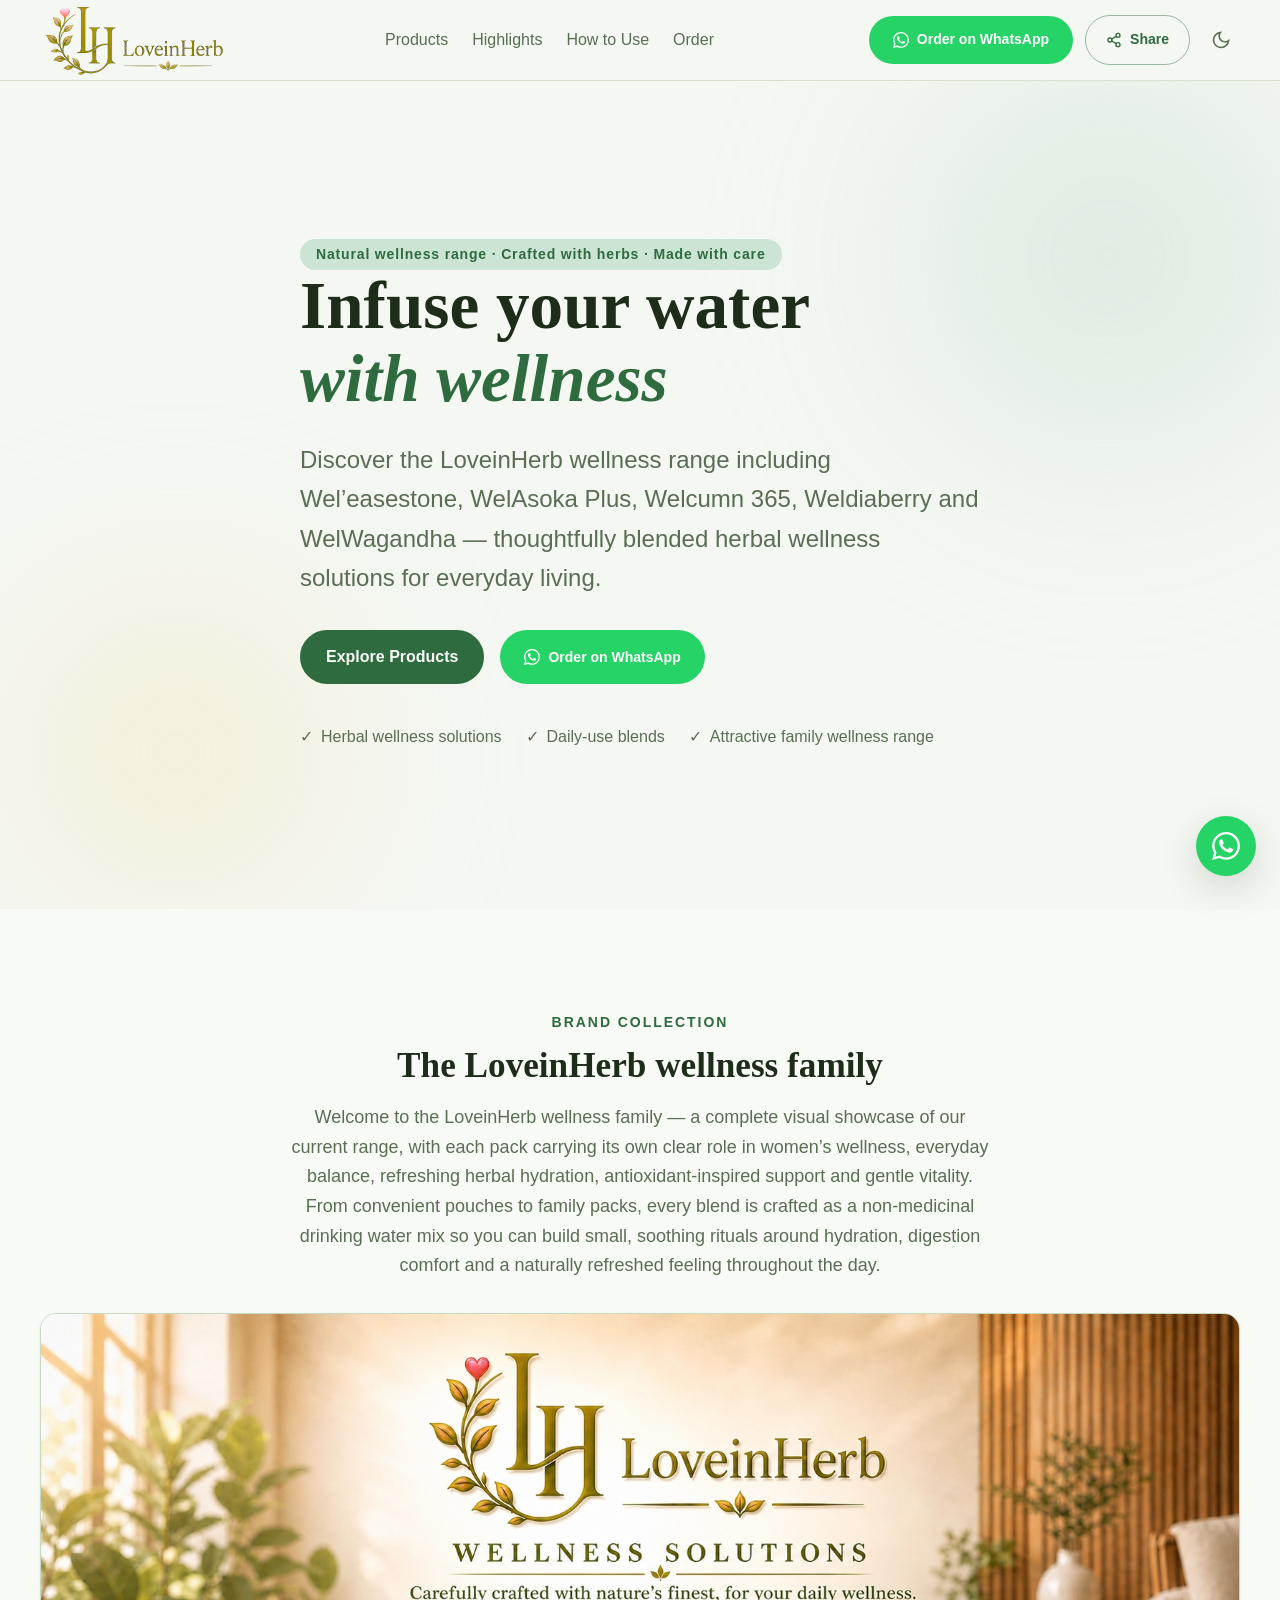
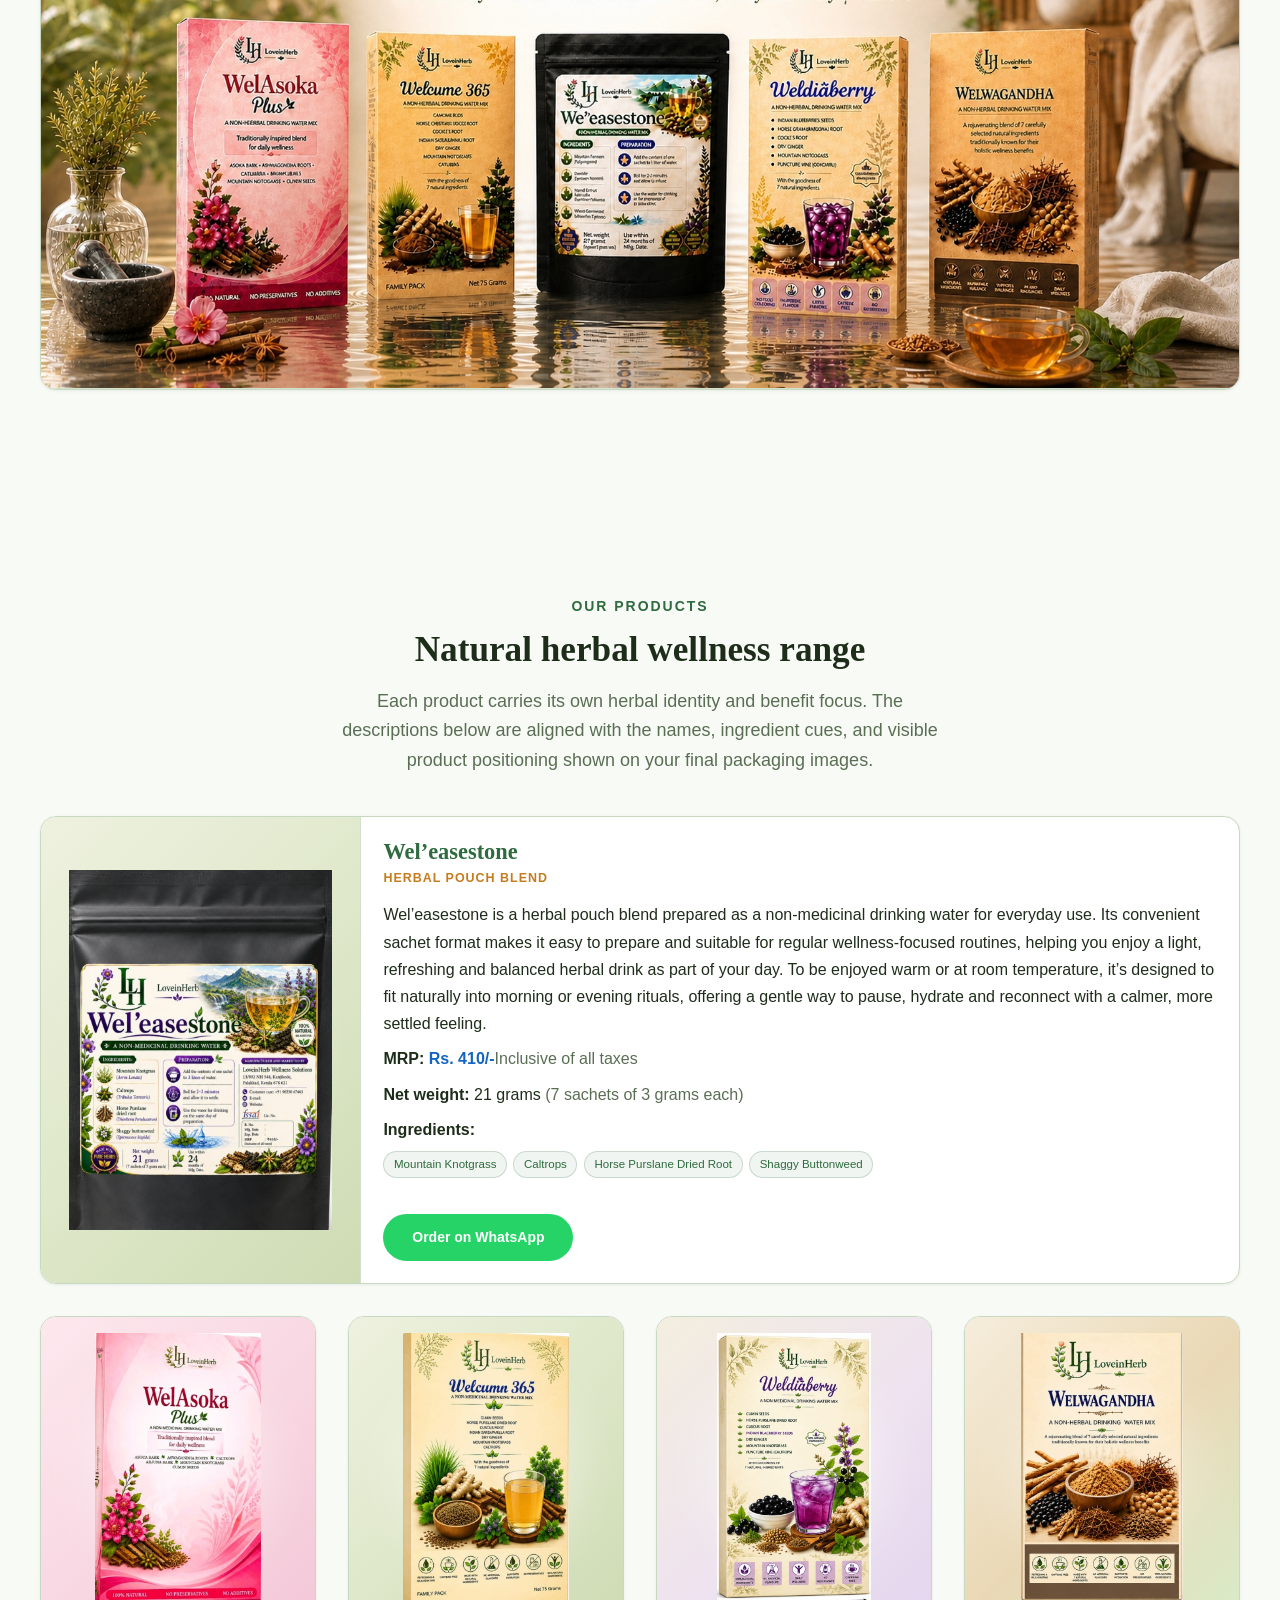
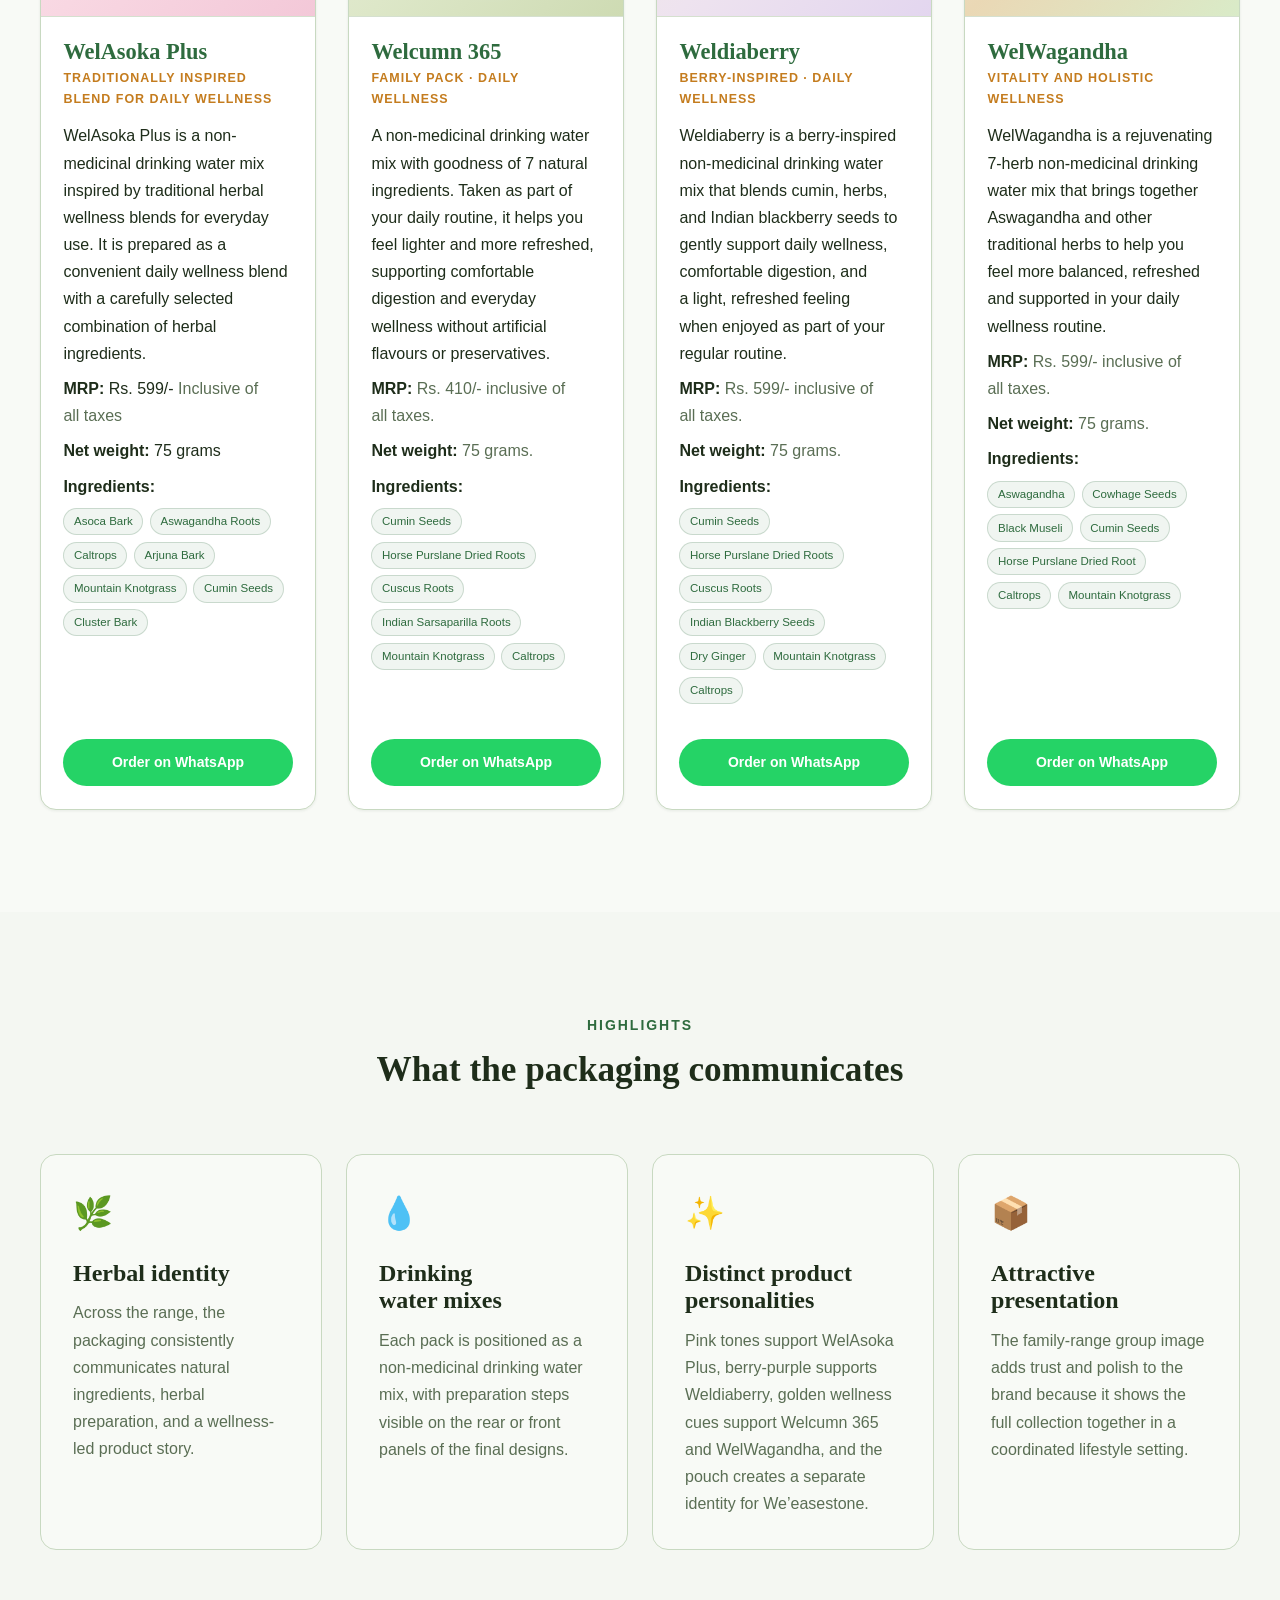
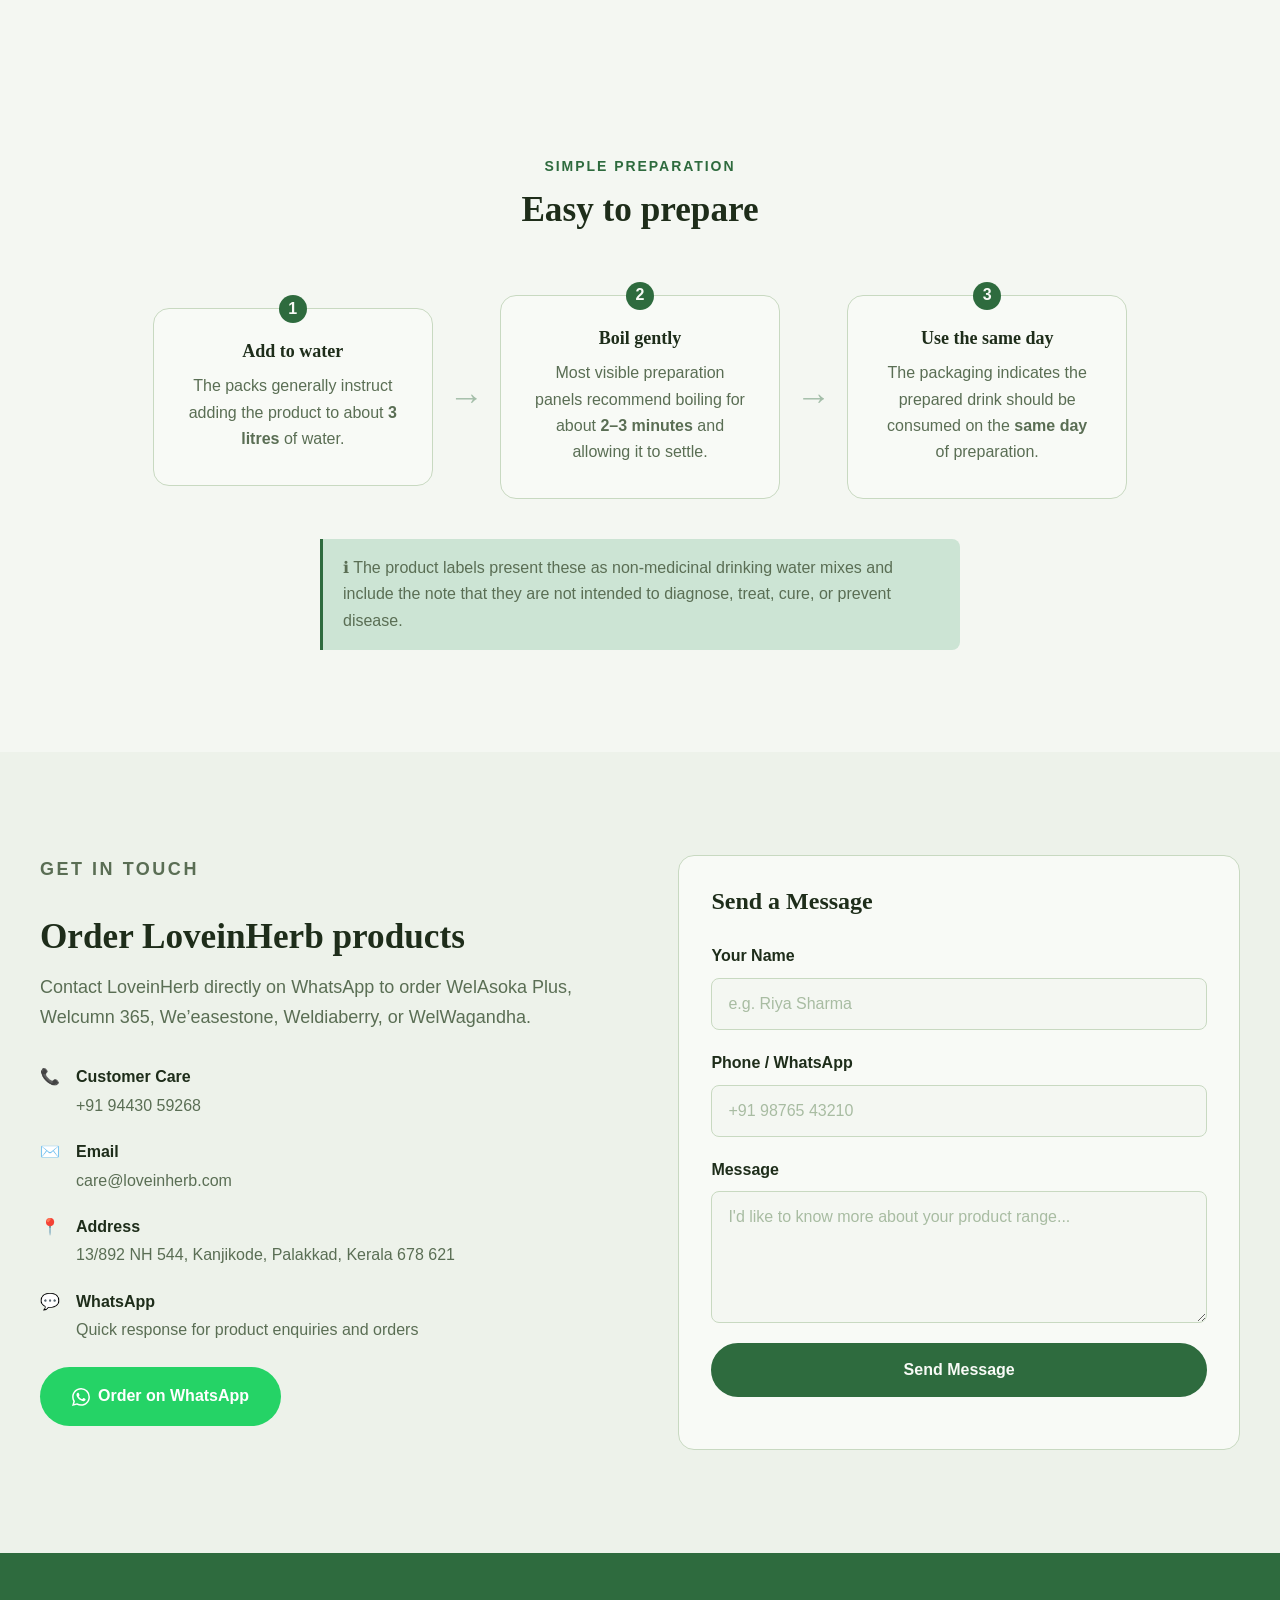
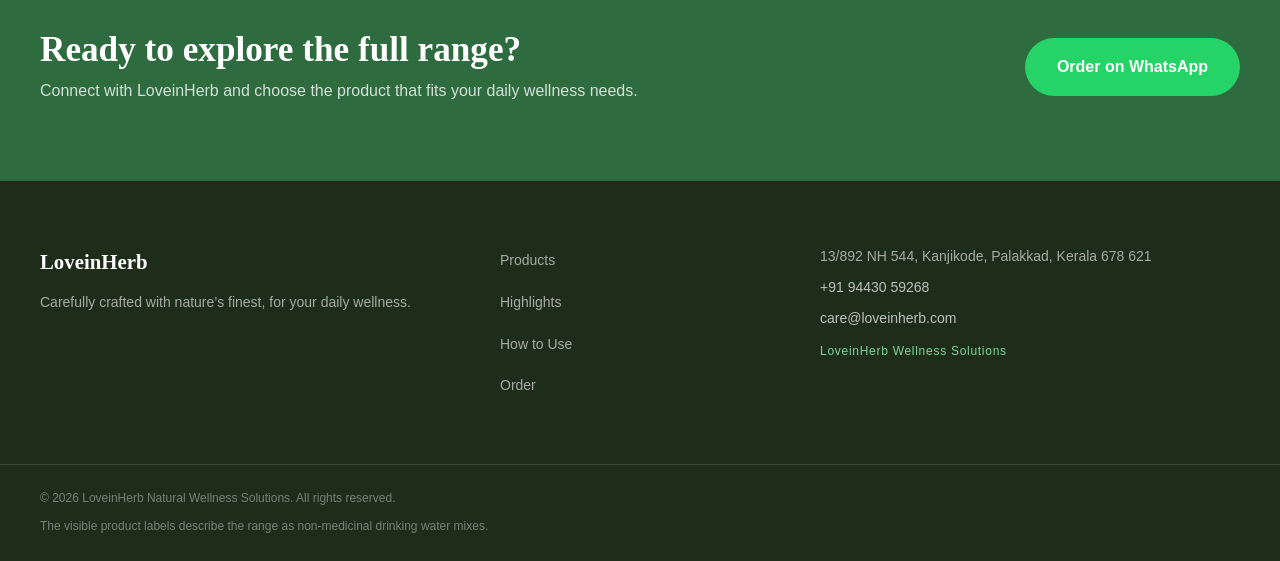
==== commit efdced4d: "Update index.html" ====
--- a/index.html
+++ b/index.html
@@ -134,7 +134,9 @@
 
       <div class="range-desc">
         <p>Wel’easestone is a herbal pouch blend prepared as a non-medicinal drinking water for everyday use. Its convenient sachet format makes it easy to prepare and suitable for regular wellness‑focused routines, helping you enjoy a light, refreshing and balanced herbal drink as part of your day. To be enjoyed warm or at room temperature, it’s designed to fit naturally into morning or evening rituals, offering a gentle way to pause, hydrate and reconnect with a calmer, more settled feeling.</p>
-        <p><strong>MRP:</strong> Rs. 410/- <span>Inclusive of all taxes</span></p>
+        <p>
+  <strong>MRP:</strong>
+  <span style="color: #1565c0; font-weight: 600;">Rs. 410/-</span><span>Inclusive of all taxes</span></p>
         
         <p><strong>Net weight:</strong> 21 grams <span>(7 sachets of 3 grams each)</span></p>
 
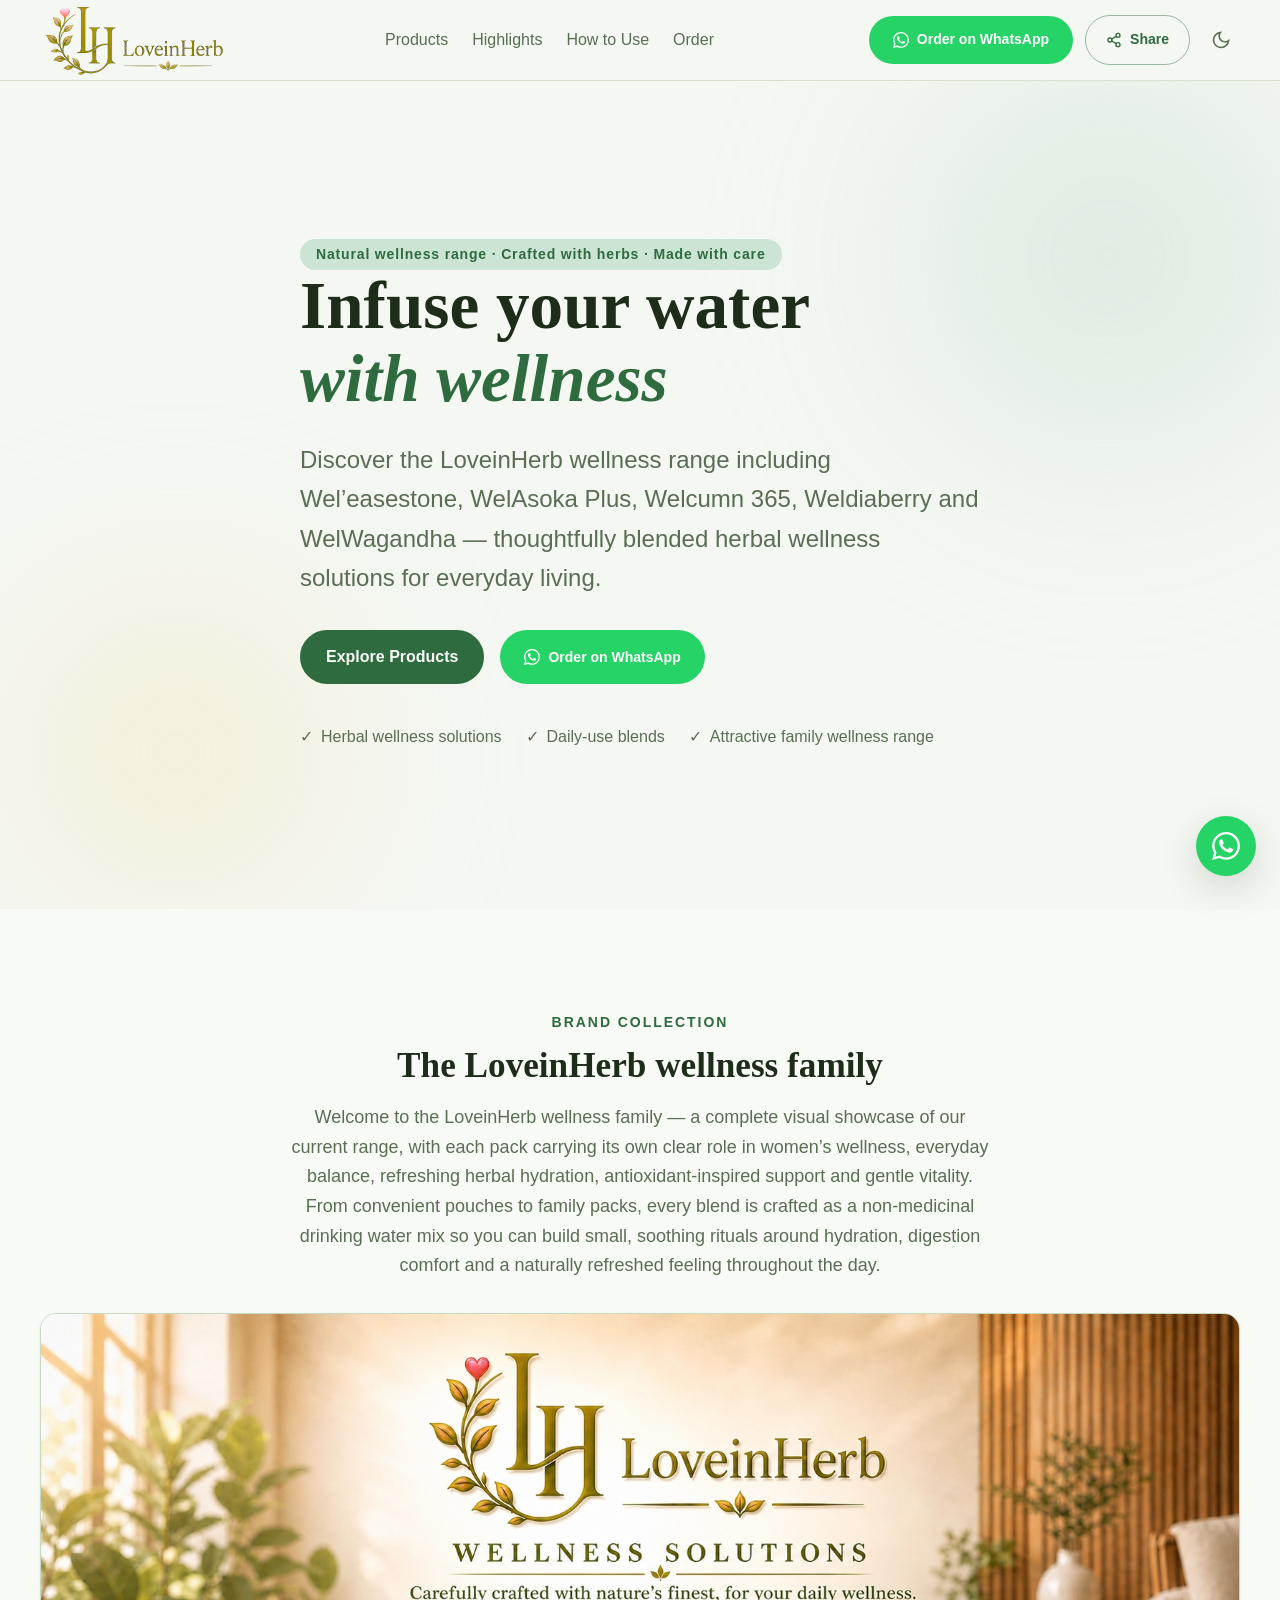
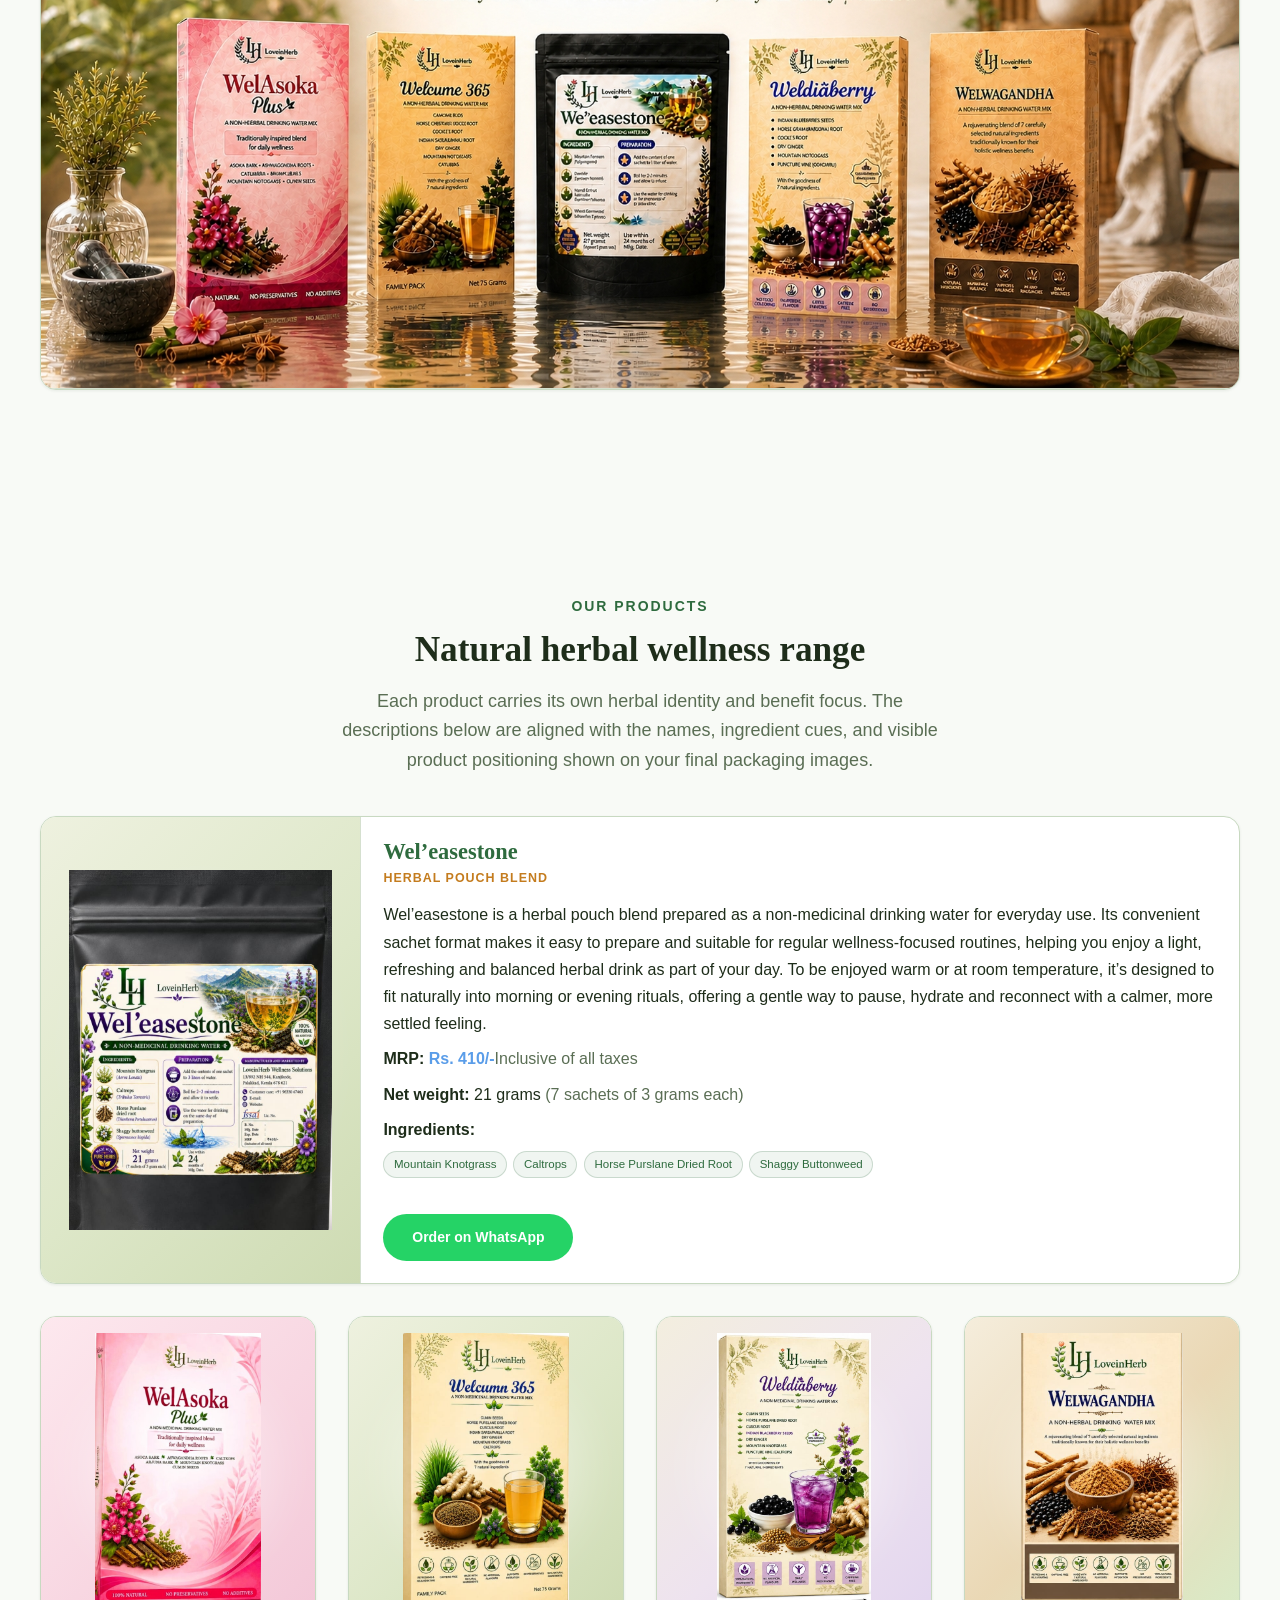
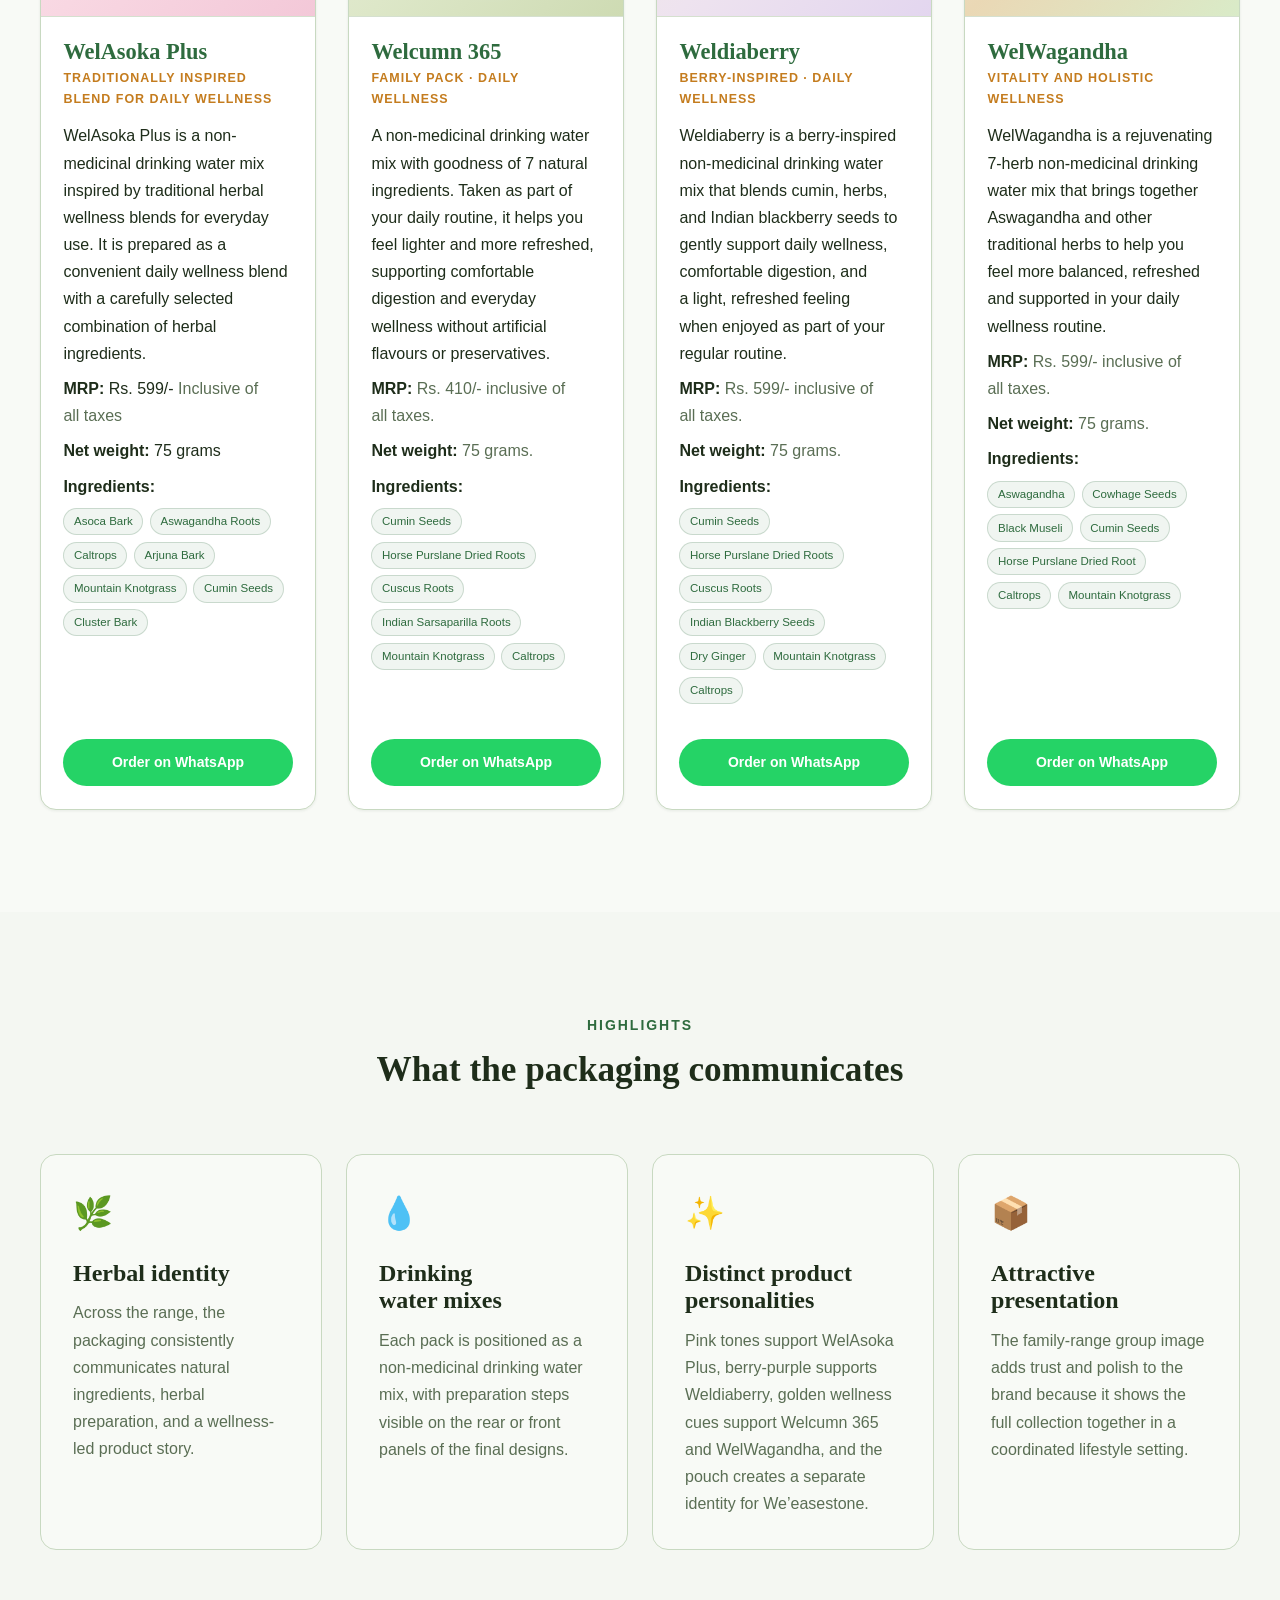
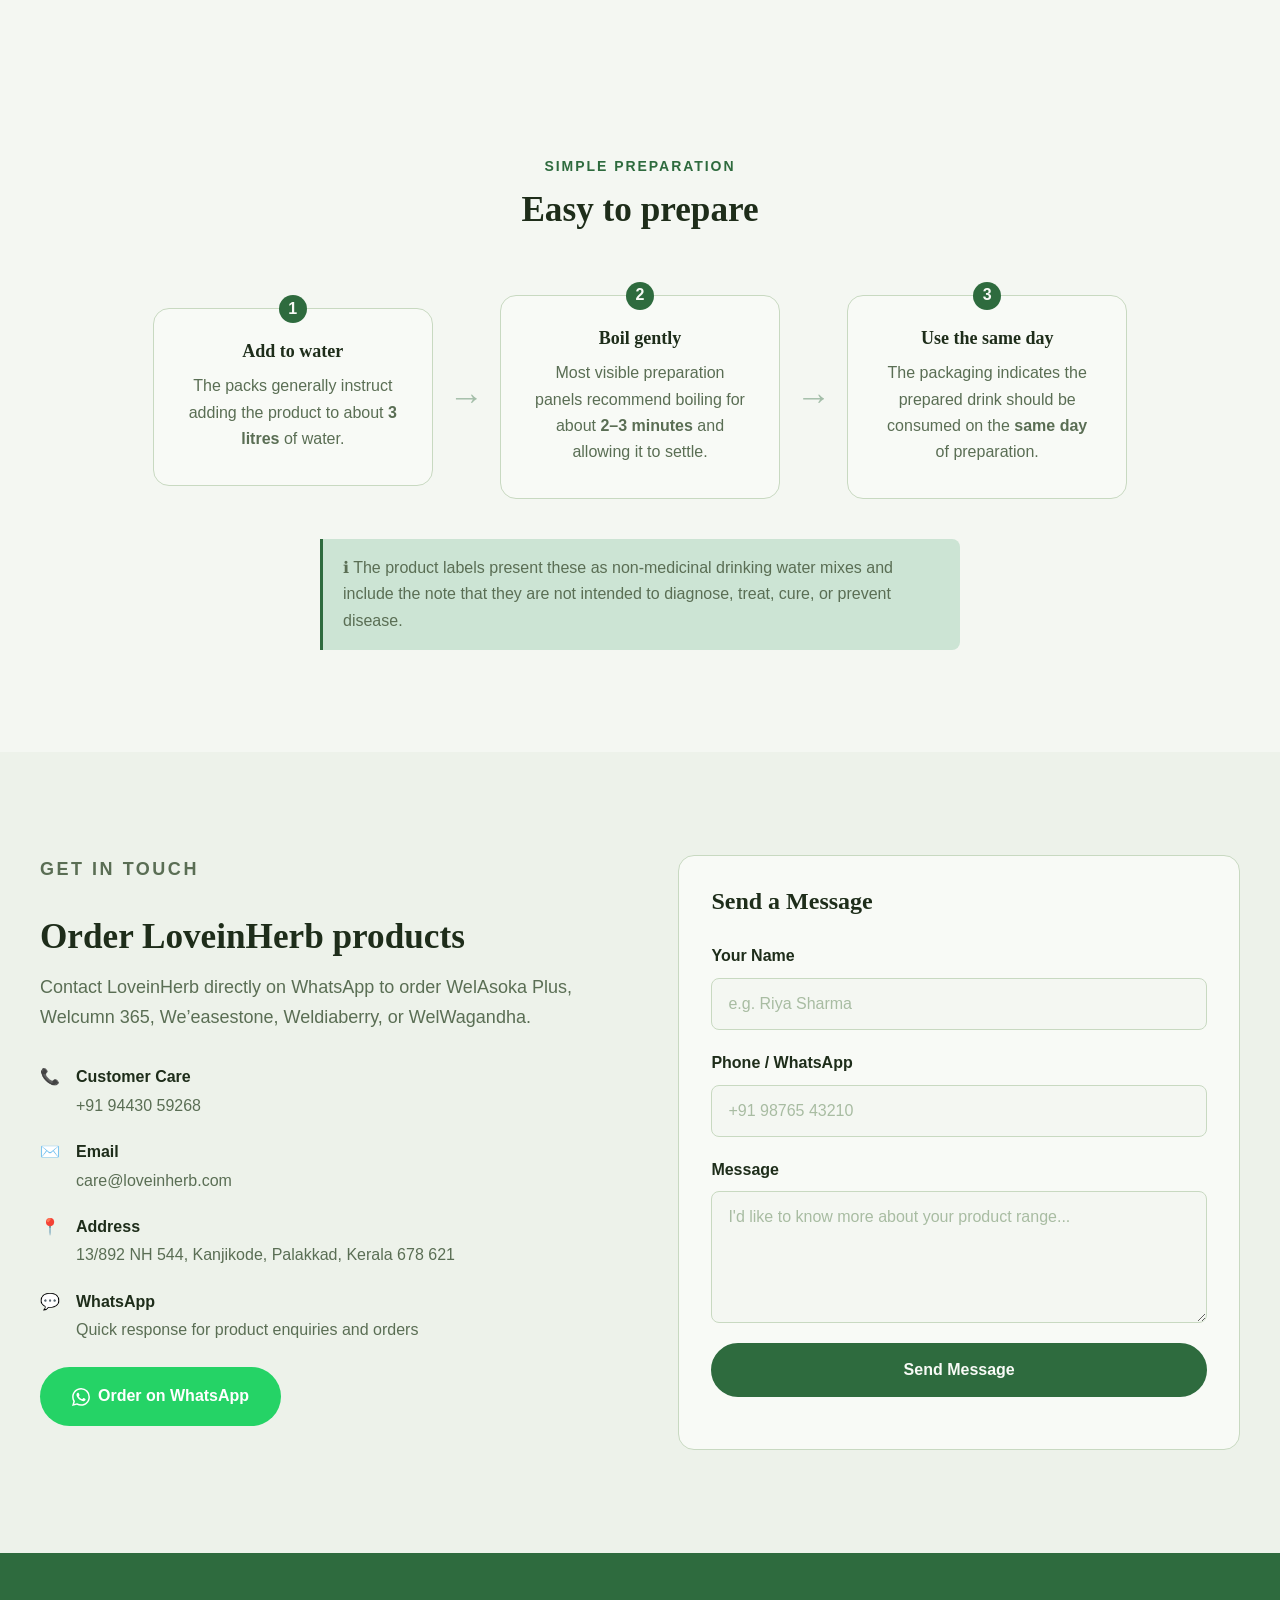
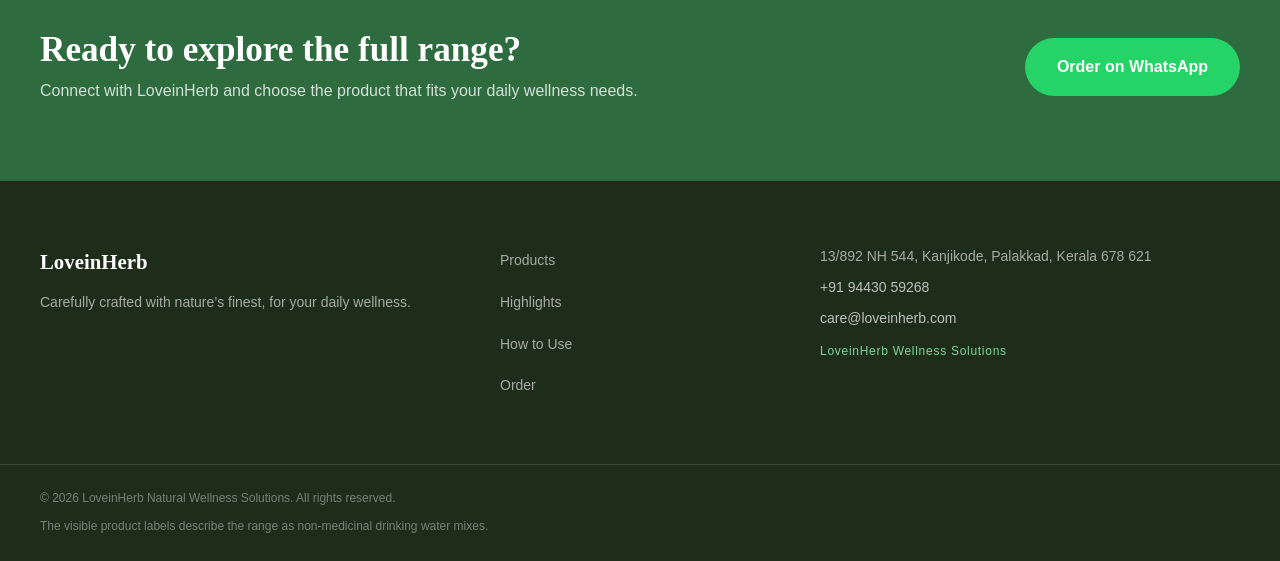
==== commit 5cfca676: "Update index.html" ====
--- a/index.html
+++ b/index.html
@@ -136,7 +136,7 @@
         <p>Wel’easestone is a herbal pouch blend prepared as a non-medicinal drinking water for everyday use. Its convenient sachet format makes it easy to prepare and suitable for regular wellness‑focused routines, helping you enjoy a light, refreshing and balanced herbal drink as part of your day. To be enjoyed warm or at room temperature, it’s designed to fit naturally into morning or evening rituals, offering a gentle way to pause, hydrate and reconnect with a calmer, more settled feeling.</p>
         <p>
   <strong>MRP:</strong>
-  <span style="color: #1565c0; font-weight: 600;">Rs. 410/-</span><span>Inclusive of all taxes</span></p>
+  <span style="color: #5a9de9; font-weight: 600;">Rs. 410/-</span><span>Inclusive of all taxes</span></p>
         
         <p><strong>Net weight:</strong> 21 grams <span>(7 sachets of 3 grams each)</span></p>
 
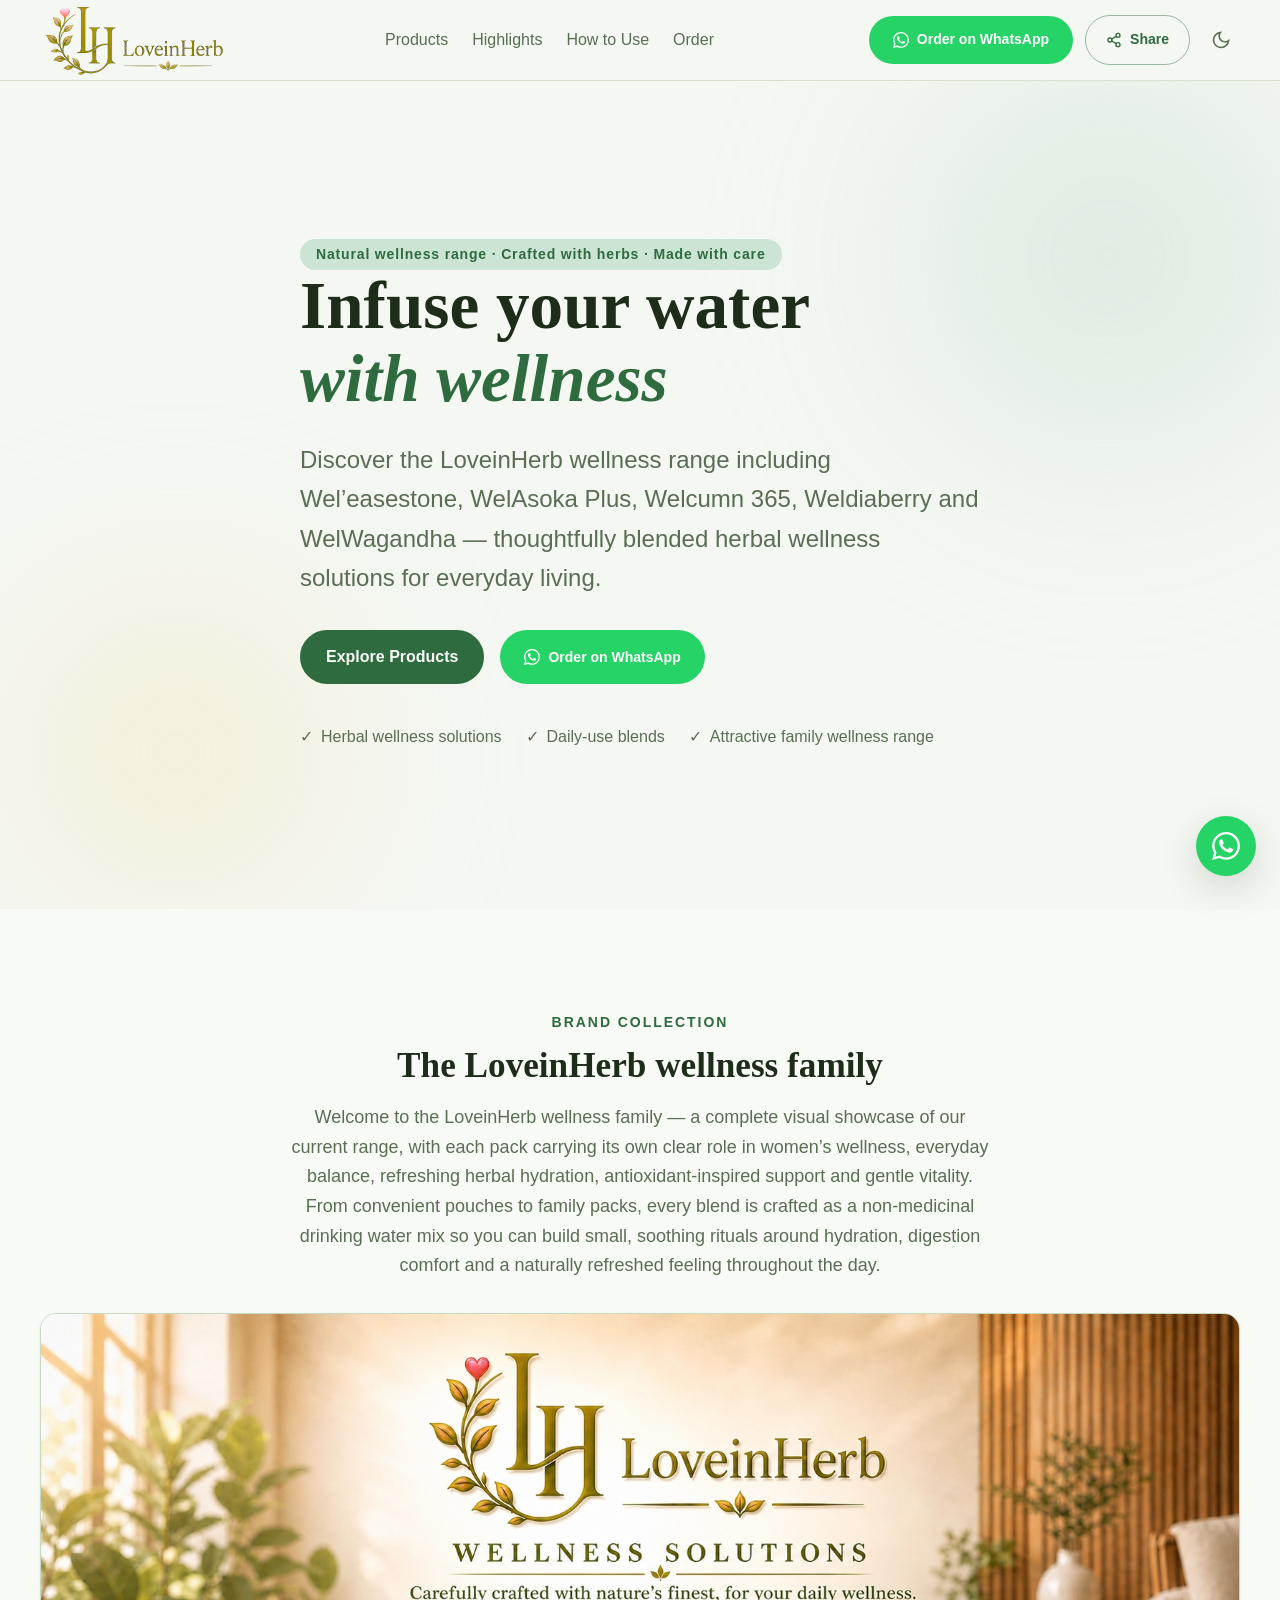
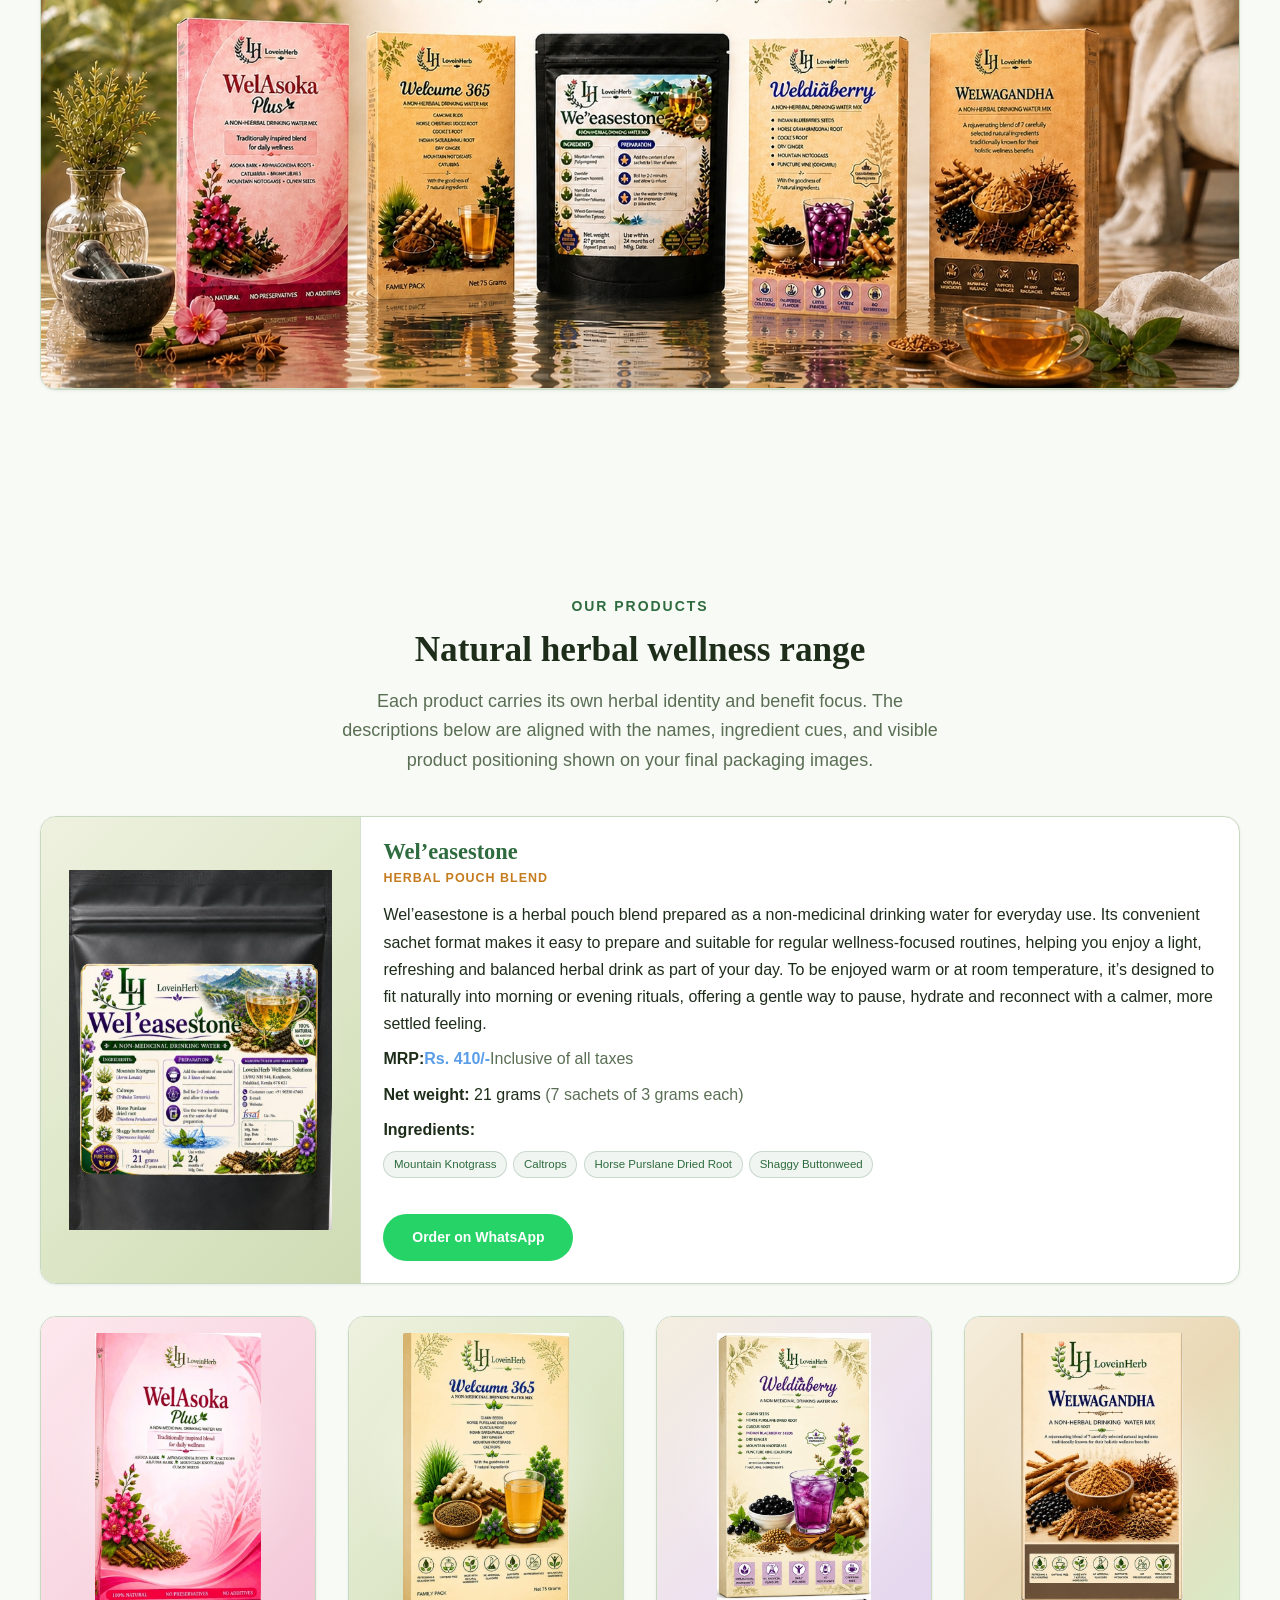
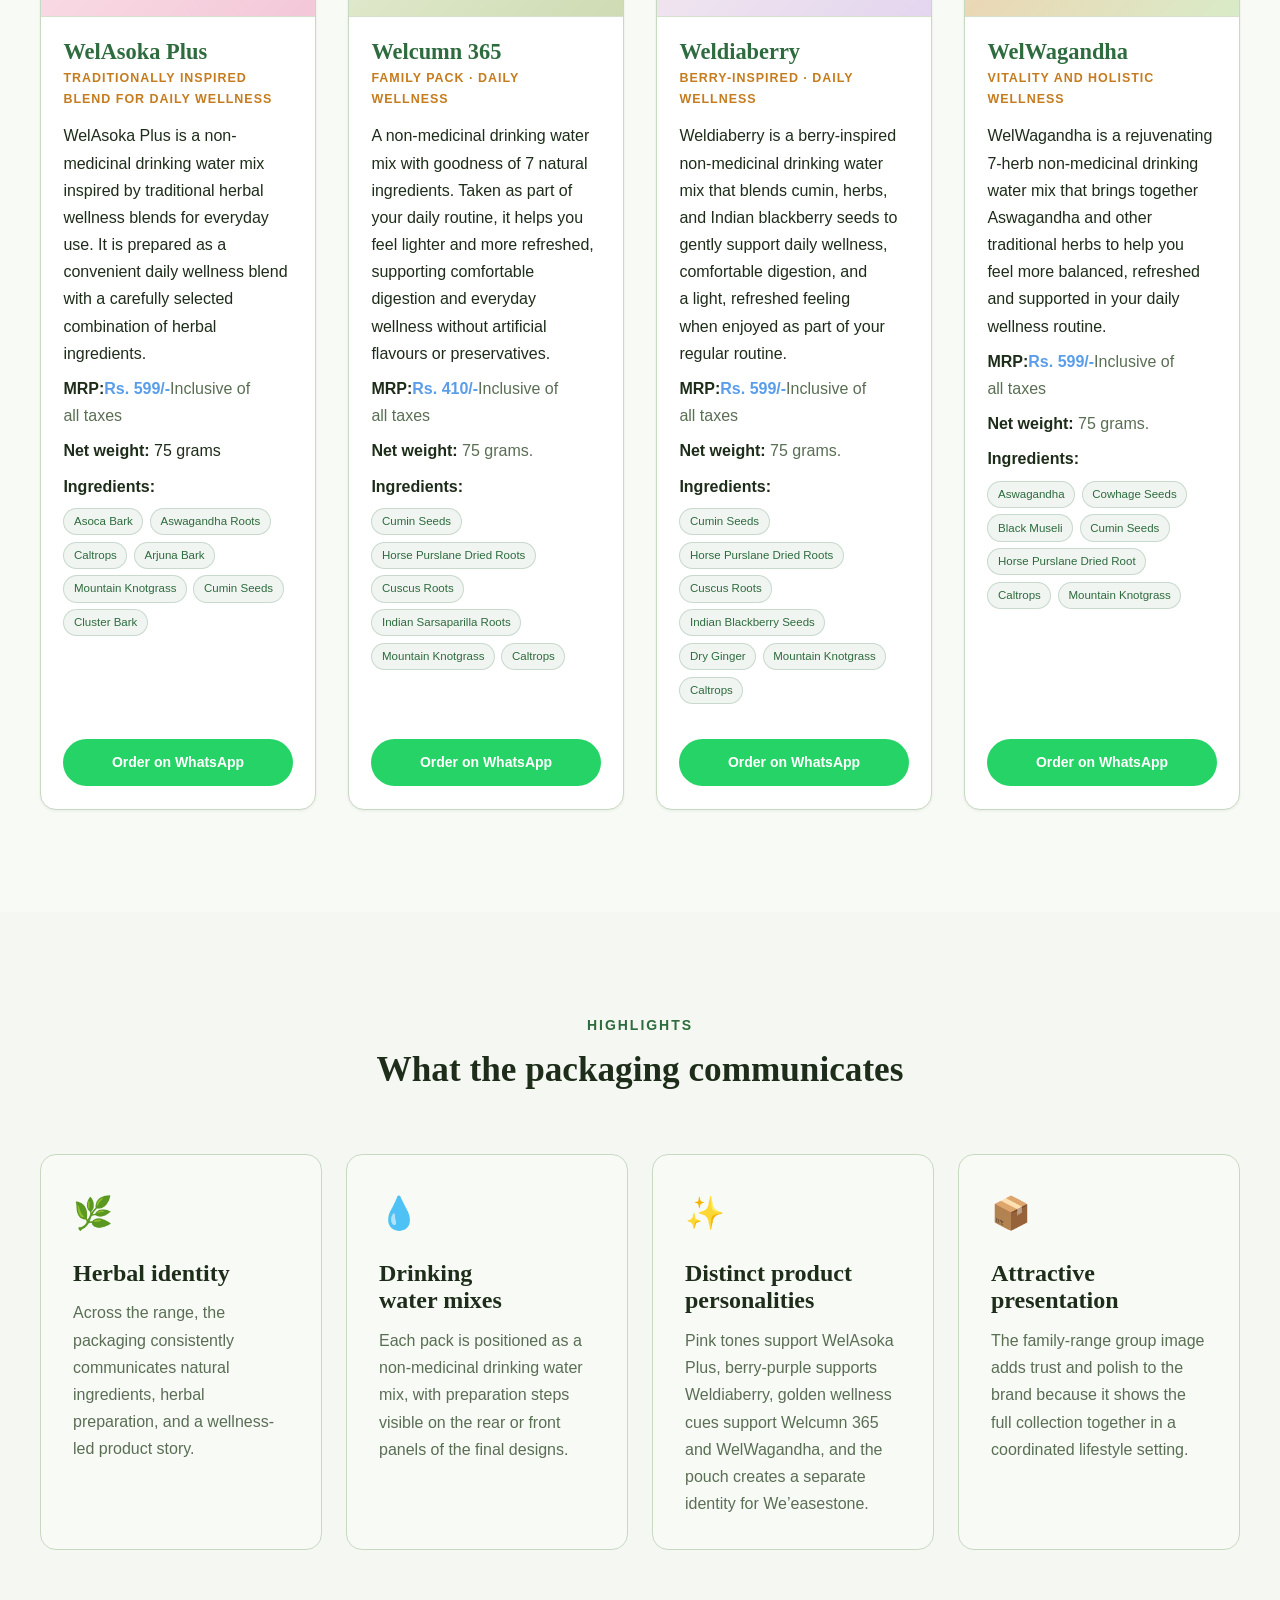
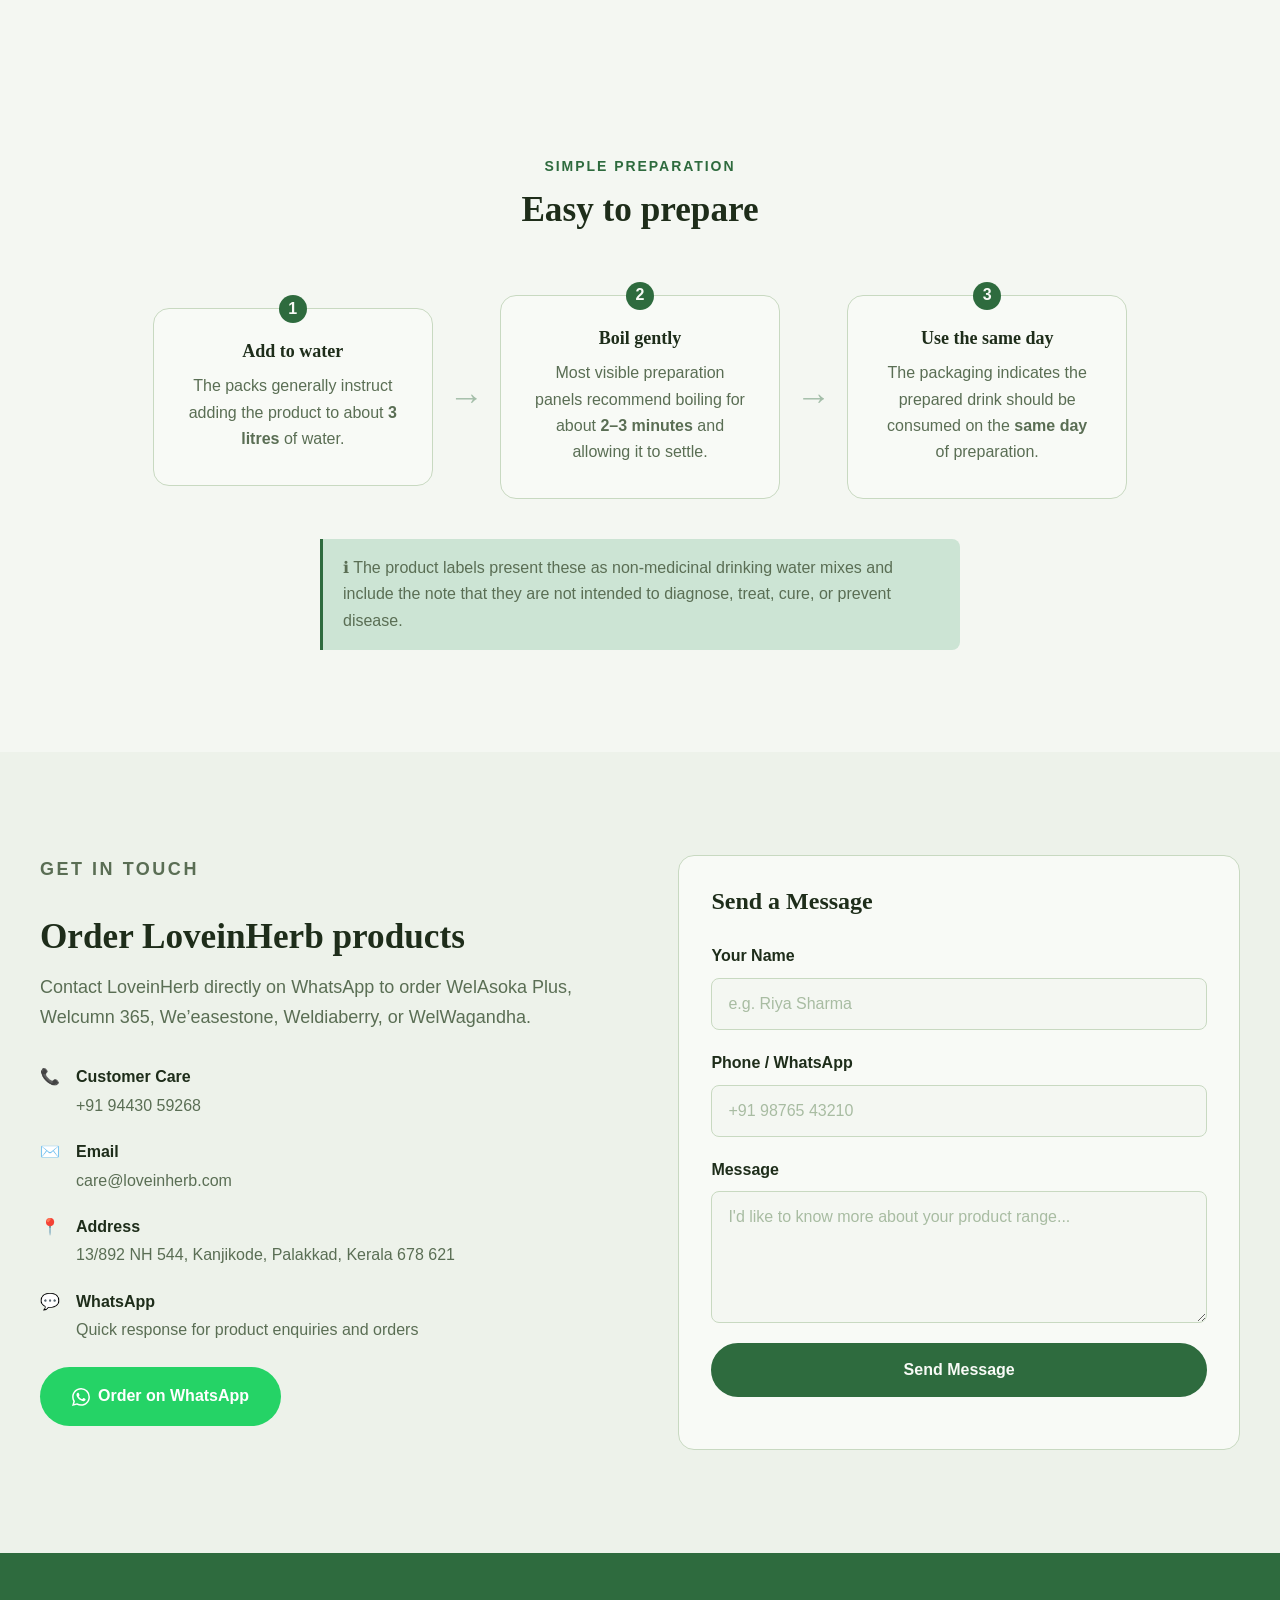
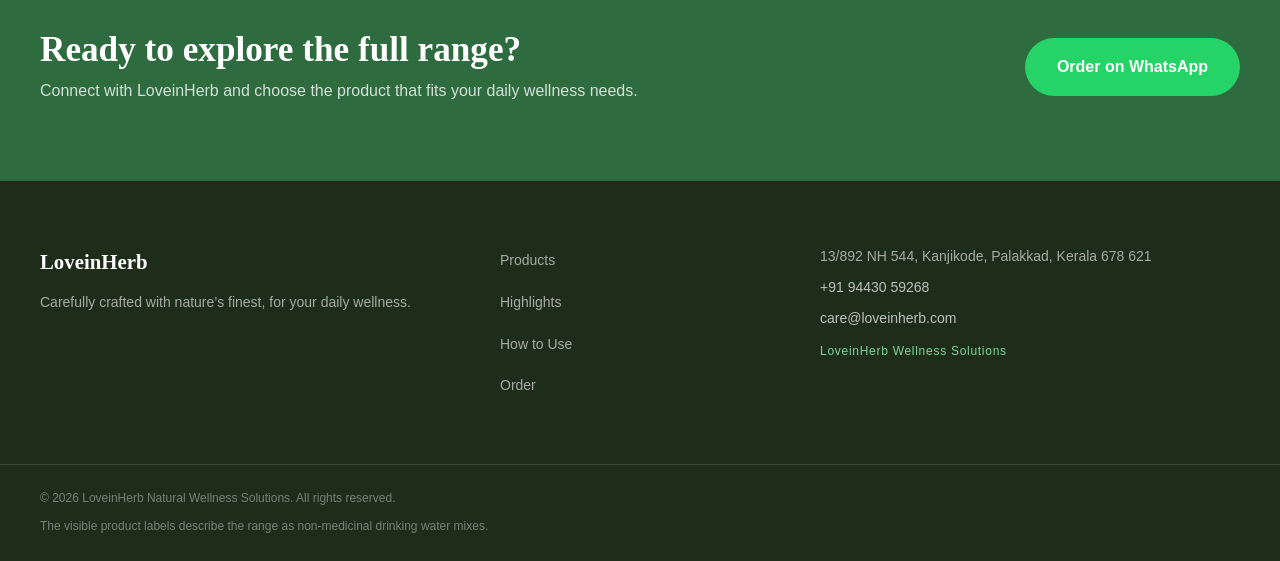
==== commit d38fa5a0: "Update index.html" ====
--- a/index.html
+++ b/index.html
@@ -134,9 +134,7 @@
 
       <div class="range-desc">
         <p>Wel’easestone is a herbal pouch blend prepared as a non-medicinal drinking water for everyday use. Its convenient sachet format makes it easy to prepare and suitable for regular wellness‑focused routines, helping you enjoy a light, refreshing and balanced herbal drink as part of your day. To be enjoyed warm or at room temperature, it’s designed to fit naturally into morning or evening rituals, offering a gentle way to pause, hydrate and reconnect with a calmer, more settled feeling.</p>
-        <p>
-  <strong>MRP:</strong>
-  <span style="color: #5a9de9; font-weight: 600;">Rs. 410/-</span><span>Inclusive of all taxes</span></p>
+        <p><strong>MRP:</strong><span style="color: #5a9de9; font-weight: 600;">Rs. 410/-</span><span>Inclusive of all taxes</span></p>
         
         <p><strong>Net weight:</strong> 21 grams <span>(7 sachets of 3 grams each)</span></p>
 
@@ -168,7 +166,7 @@
     <div class="range-desc">
   <p>WelAsoka Plus is a non-medicinal drinking water mix inspired by traditional herbal wellness blends for everyday use. It is prepared as a convenient daily wellness blend with a carefully selected combination of herbal ingredients.</p>
 
-  <p><strong>MRP:</strong> Rs. 599/- <span>Inclusive of all taxes</span></p>
+  <p><strong>MRP:</strong><span style="color: #5a9de9; font-weight: 600;">Rs. 599/-</span><span>Inclusive of all taxes</span></p>
 
   <p><strong>Net weight:</strong> 75 grams</p>
 
@@ -198,7 +196,7 @@
     <div class="range-desc">
       <p>A non-medicinal drinking water mix with goodness of 7 natural ingredients. Taken as part of your daily routine, it helps you feel lighter and more refreshed, supporting comfortable digestion and everyday wellness without artificial flavours or preservatives.</p>
 
-      <p><strong>MRP:</strong> <span>Rs. 410/- inclusive of all taxes.</span></p>
+      <p><strong>MRP:</strong><span style="color: #5a9de9; font-weight: 600;">Rs. 410/-</span><span>Inclusive of all taxes</span></p>
 
       <p><strong>Net weight:</strong> <span>75 grams.</span></p>
 
@@ -227,7 +225,7 @@
     <div class="range-desc">
       <p>Weldiaberry is a berry-inspired non-medicinal drinking water mix that blends cumin, herbs, and Indian blackberry seeds to gently support daily wellness, comfortable digestion, and a light, refreshed feeling when enjoyed as part of your regular routine.</p>
 
-      <p><strong>MRP:</strong> <span>Rs. 599/- inclusive of all taxes.</span></p>
+      <p><strong>MRP:</strong><span style="color: #5a9de9; font-weight: 600;">Rs. 599/-</span><span>Inclusive of all taxes</span></p>
 
       <p><strong>Net weight:</strong> <span>75 grams.</span></p>
 
@@ -256,7 +254,7 @@
             <p class="range-tag">Vitality and holistic wellness</p>
             <div class="range-desc">
               <p>WelWagandha is a rejuvenating 7-herb non-medicinal drinking water mix that brings together Aswagandha and other traditional herbs to help you feel more balanced, refreshed and supported in your daily wellness routine.</p>
-              <p><strong>MRP:</strong> <span>Rs. 599/- inclusive of all taxes.</span></p>
+              <p><strong>MRP:</strong><span style="color: #5a9de9; font-weight: 600;">Rs. 599/-</span><span>Inclusive of all taxes</span></p>
               <p><strong>Net weight:</strong> <span>75 grams.</span></p>
 
               <p><strong>Ingredients:</strong></p>
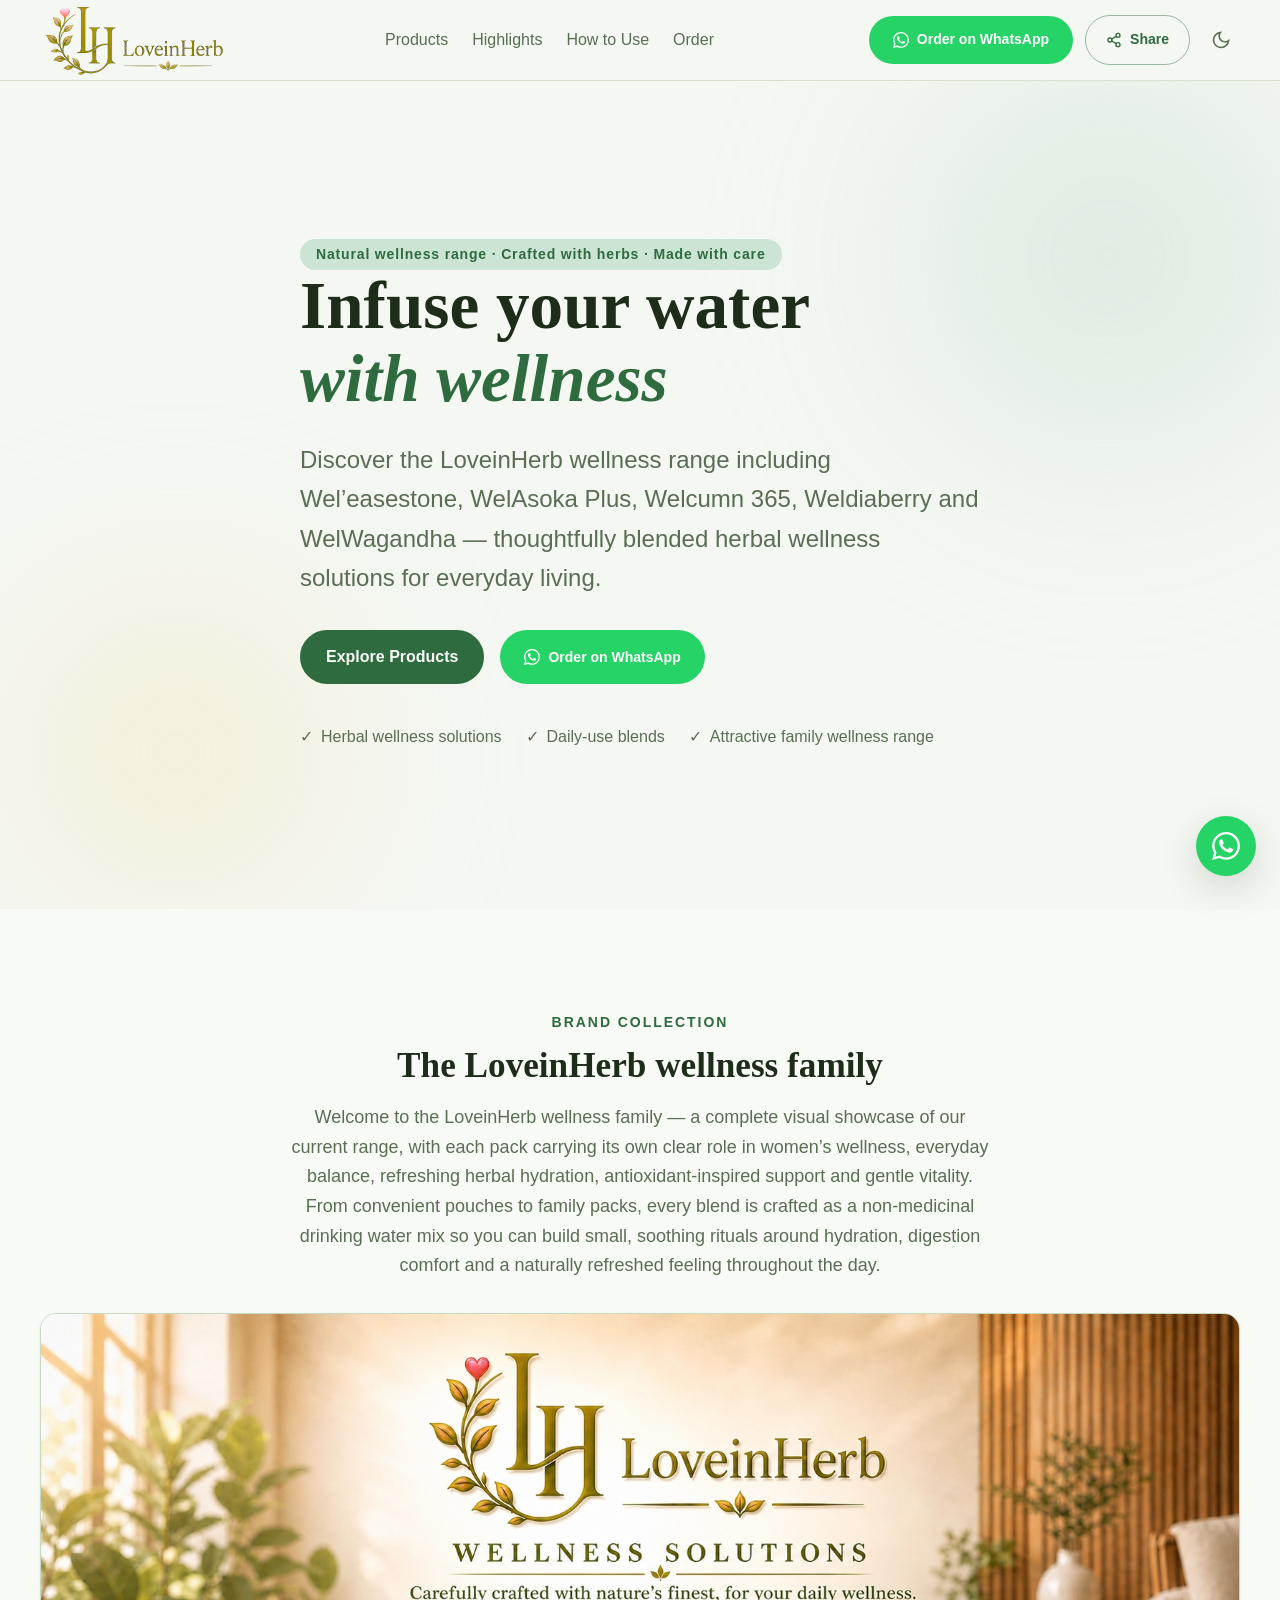
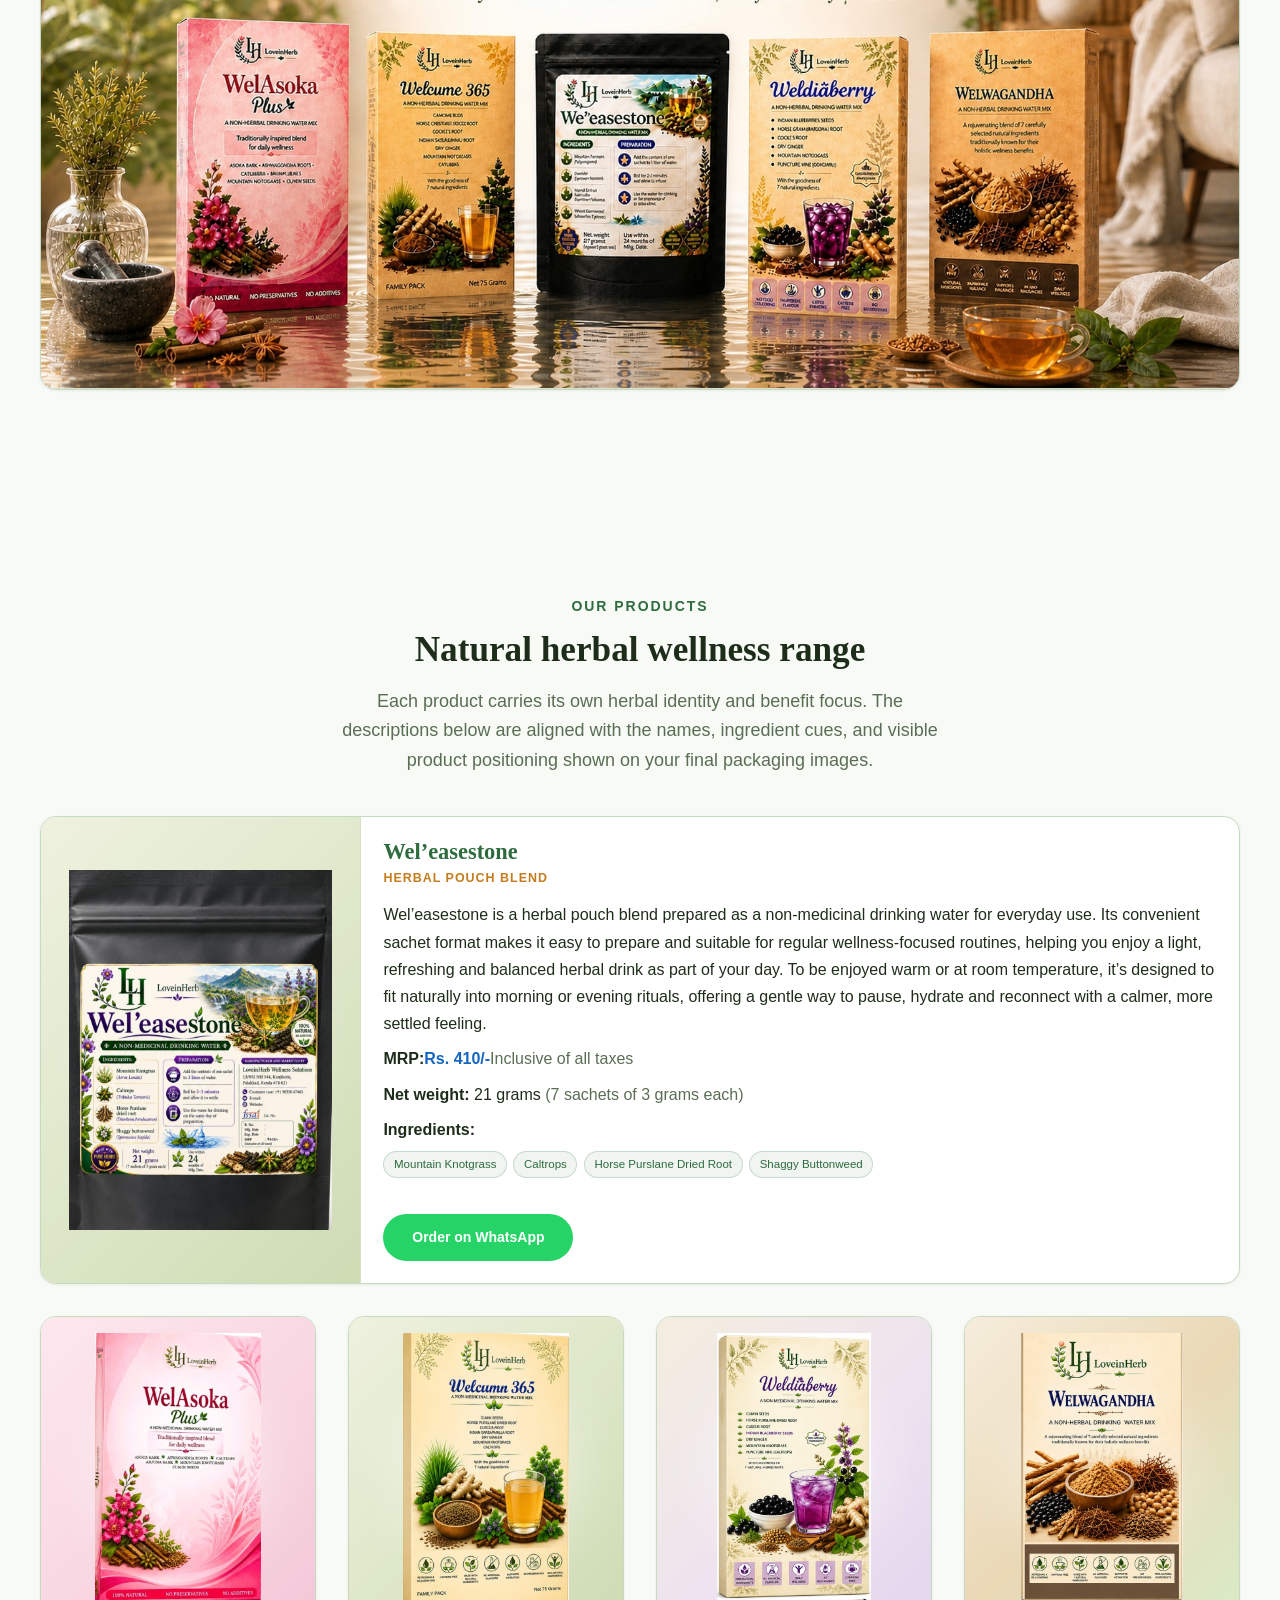
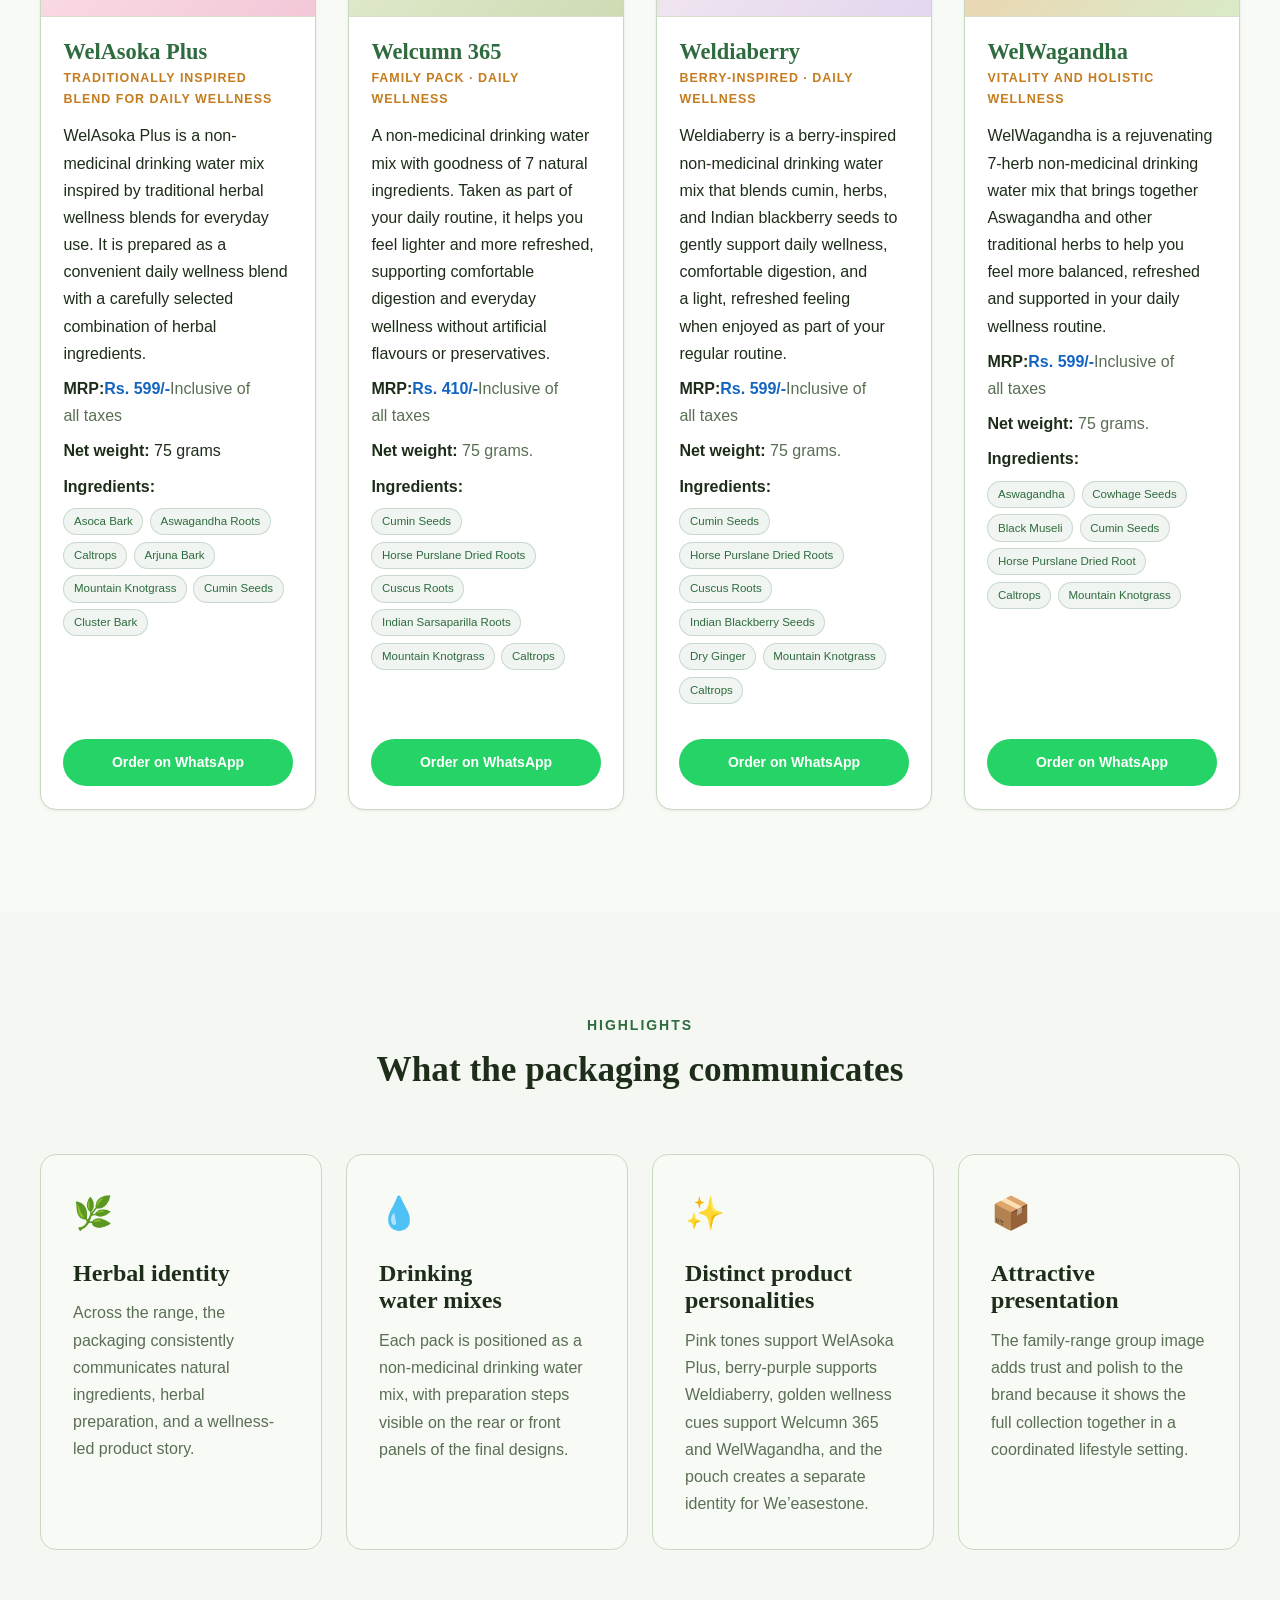
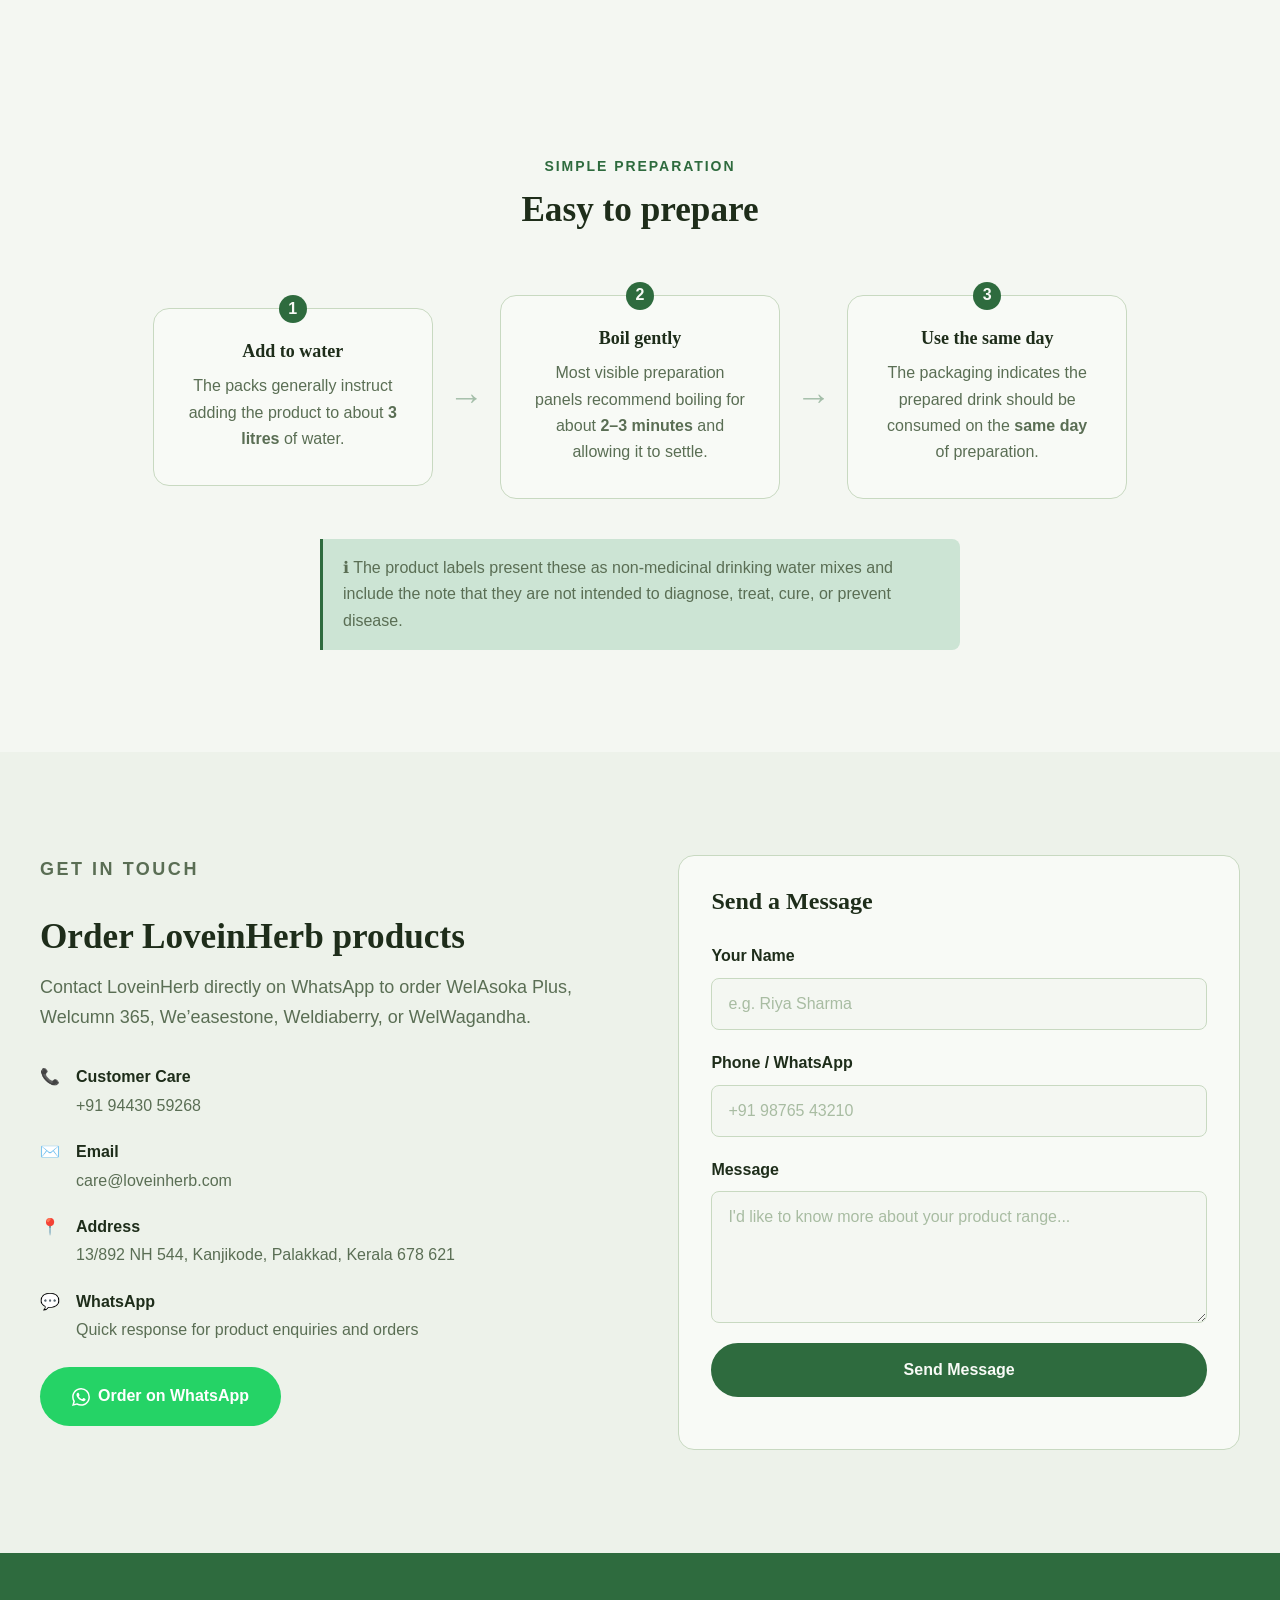
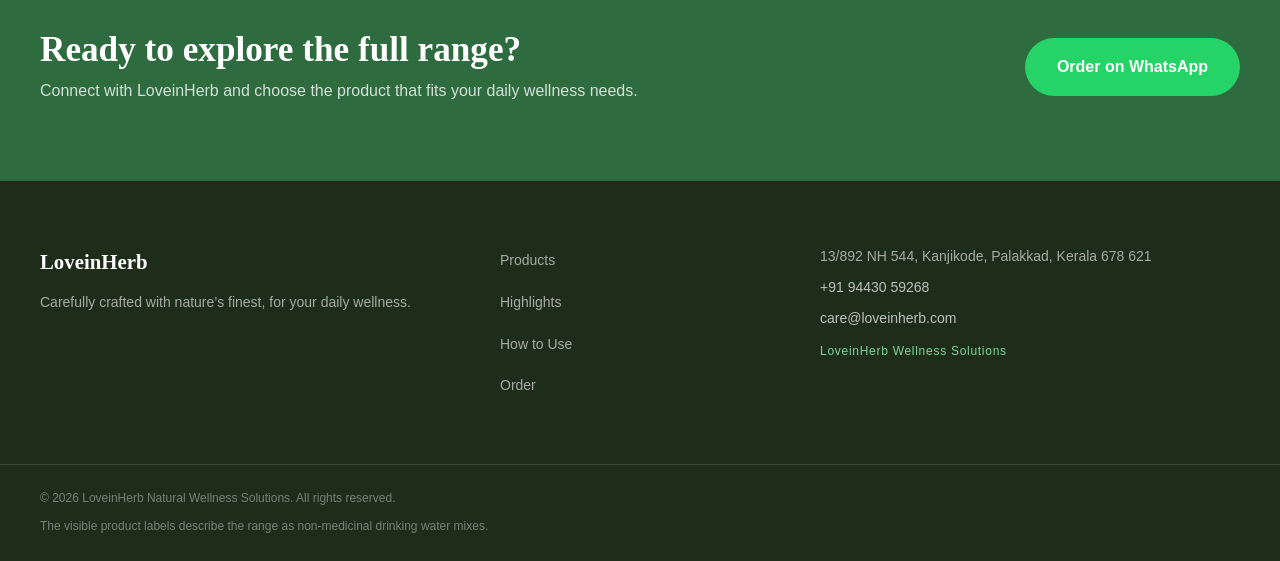
==== commit 76474a83: "Update index.html" ====
--- a/index.html
+++ b/index.html
@@ -134,7 +134,7 @@
 
       <div class="range-desc">
         <p>Wel’easestone is a herbal pouch blend prepared as a non-medicinal drinking water for everyday use. Its convenient sachet format makes it easy to prepare and suitable for regular wellness‑focused routines, helping you enjoy a light, refreshing and balanced herbal drink as part of your day. To be enjoyed warm or at room temperature, it’s designed to fit naturally into morning or evening rituals, offering a gentle way to pause, hydrate and reconnect with a calmer, more settled feeling.</p>
-        <p><strong>MRP:</strong><span style="color: #5a9de9; font-weight: 600;">Rs. 410/-</span><span>Inclusive of all taxes</span></p>
+        <p><strong>MRP:</strong><span style="color: #1565c0; font-weight: 600;">Rs. 410/-</span><span>Inclusive of all taxes</span></p>
         
         <p><strong>Net weight:</strong> 21 grams <span>(7 sachets of 3 grams each)</span></p>
 
@@ -166,7 +166,7 @@
     <div class="range-desc">
   <p>WelAsoka Plus is a non-medicinal drinking water mix inspired by traditional herbal wellness blends for everyday use. It is prepared as a convenient daily wellness blend with a carefully selected combination of herbal ingredients.</p>
 
-  <p><strong>MRP:</strong><span style="color: #5a9de9; font-weight: 600;">Rs. 599/-</span><span>Inclusive of all taxes</span></p>
+  <p><strong>MRP:</strong><span style="color: #1565c0; font-weight: 600;">Rs. 599/-</span><span>Inclusive of all taxes</span></p>
 
   <p><strong>Net weight:</strong> 75 grams</p>
 
@@ -196,7 +196,7 @@
     <div class="range-desc">
       <p>A non-medicinal drinking water mix with goodness of 7 natural ingredients. Taken as part of your daily routine, it helps you feel lighter and more refreshed, supporting comfortable digestion and everyday wellness without artificial flavours or preservatives.</p>
 
-      <p><strong>MRP:</strong><span style="color: #5a9de9; font-weight: 600;">Rs. 410/-</span><span>Inclusive of all taxes</span></p>
+      <p><strong>MRP:</strong><span style="color: #1565c0; font-weight: 600;">Rs. 410/-</span><span>Inclusive of all taxes</span></p>
 
       <p><strong>Net weight:</strong> <span>75 grams.</span></p>
 
@@ -225,7 +225,7 @@
     <div class="range-desc">
       <p>Weldiaberry is a berry-inspired non-medicinal drinking water mix that blends cumin, herbs, and Indian blackberry seeds to gently support daily wellness, comfortable digestion, and a light, refreshed feeling when enjoyed as part of your regular routine.</p>
 
-      <p><strong>MRP:</strong><span style="color: #5a9de9; font-weight: 600;">Rs. 599/-</span><span>Inclusive of all taxes</span></p>
+      <p><strong>MRP:</strong><span style="color: #1565c0; font-weight: 600;">Rs. 599/-</span><span>Inclusive of all taxes</span></p>
 
       <p><strong>Net weight:</strong> <span>75 grams.</span></p>
 
@@ -254,7 +254,7 @@
             <p class="range-tag">Vitality and holistic wellness</p>
             <div class="range-desc">
               <p>WelWagandha is a rejuvenating 7-herb non-medicinal drinking water mix that brings together Aswagandha and other traditional herbs to help you feel more balanced, refreshed and supported in your daily wellness routine.</p>
-              <p><strong>MRP:</strong><span style="color: #5a9de9; font-weight: 600;">Rs. 599/-</span><span>Inclusive of all taxes</span></p>
+              <p><strong>MRP:</strong><span style="color: #1565c0; font-weight: 600;">Rs. 599/-</span><span>Inclusive of all taxes</span></p>
               <p><strong>Net weight:</strong> <span>75 grams.</span></p>
 
               <p><strong>Ingredients:</strong></p>
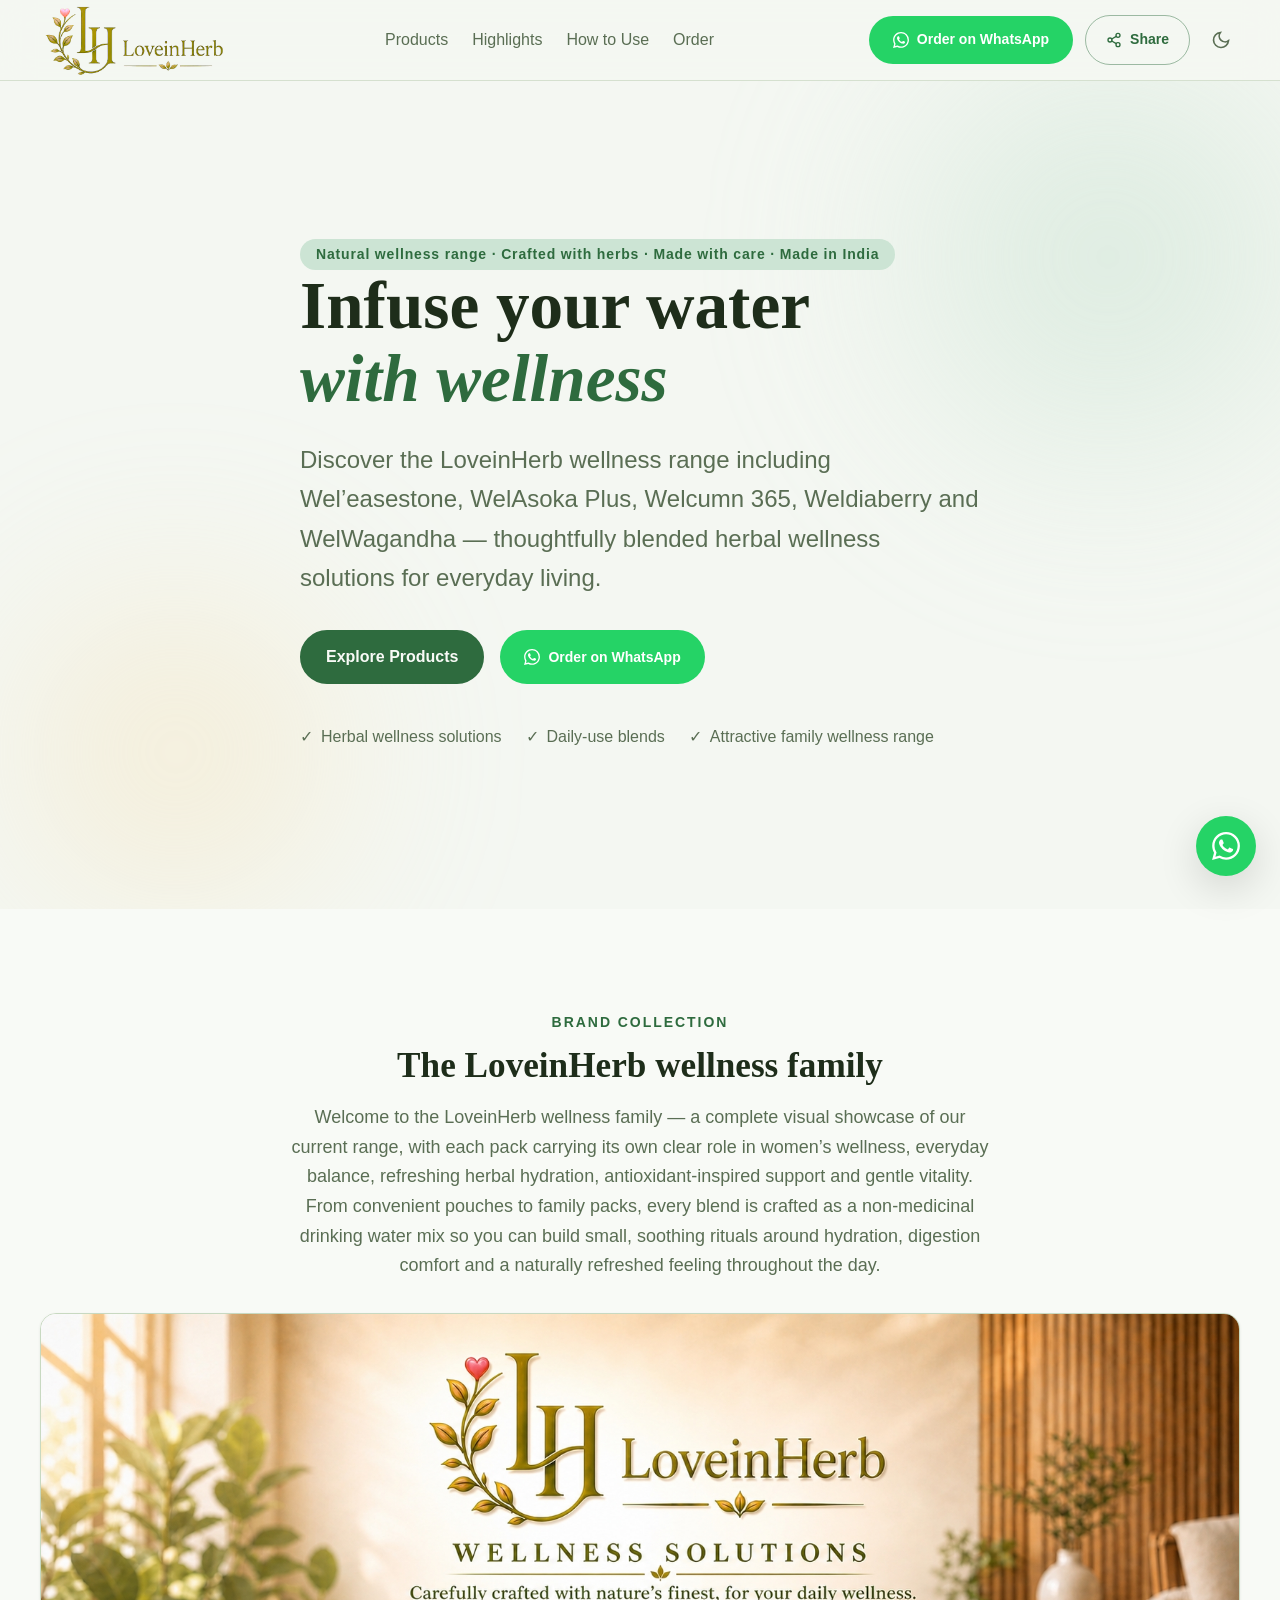
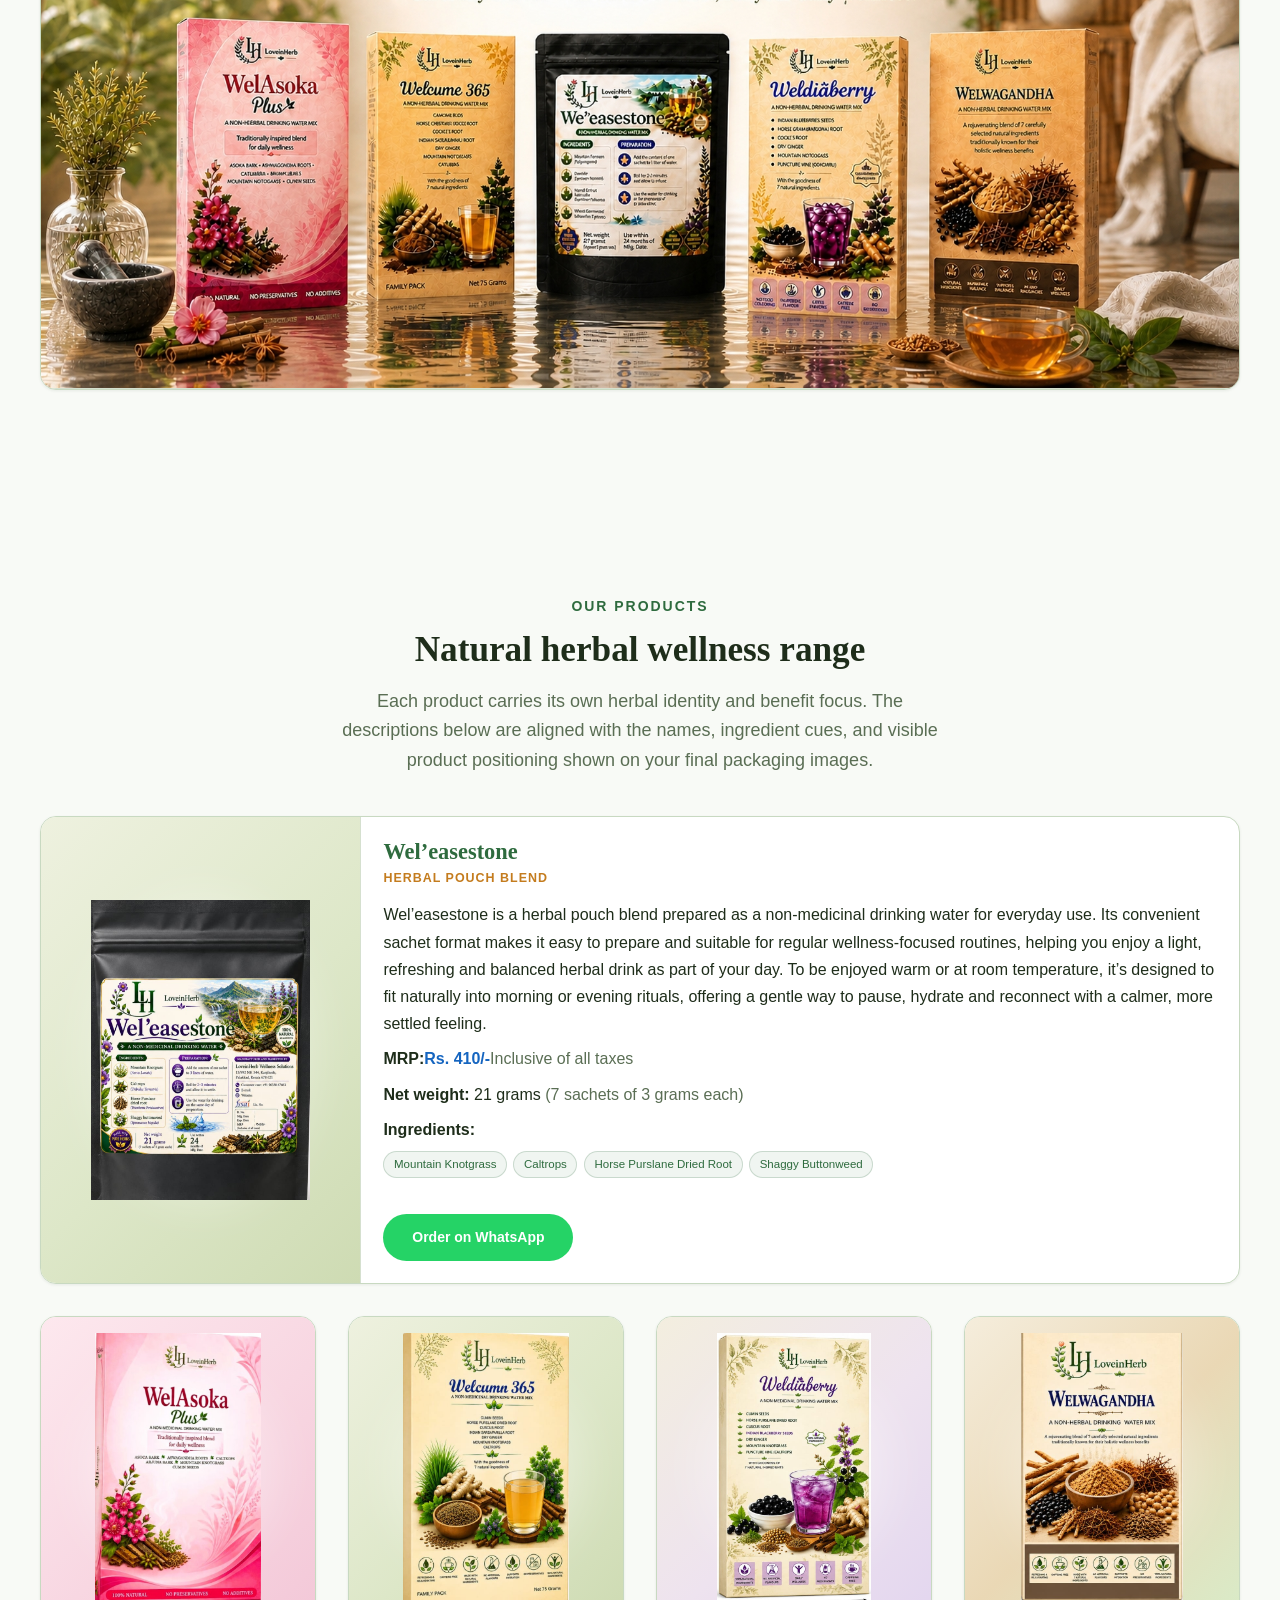
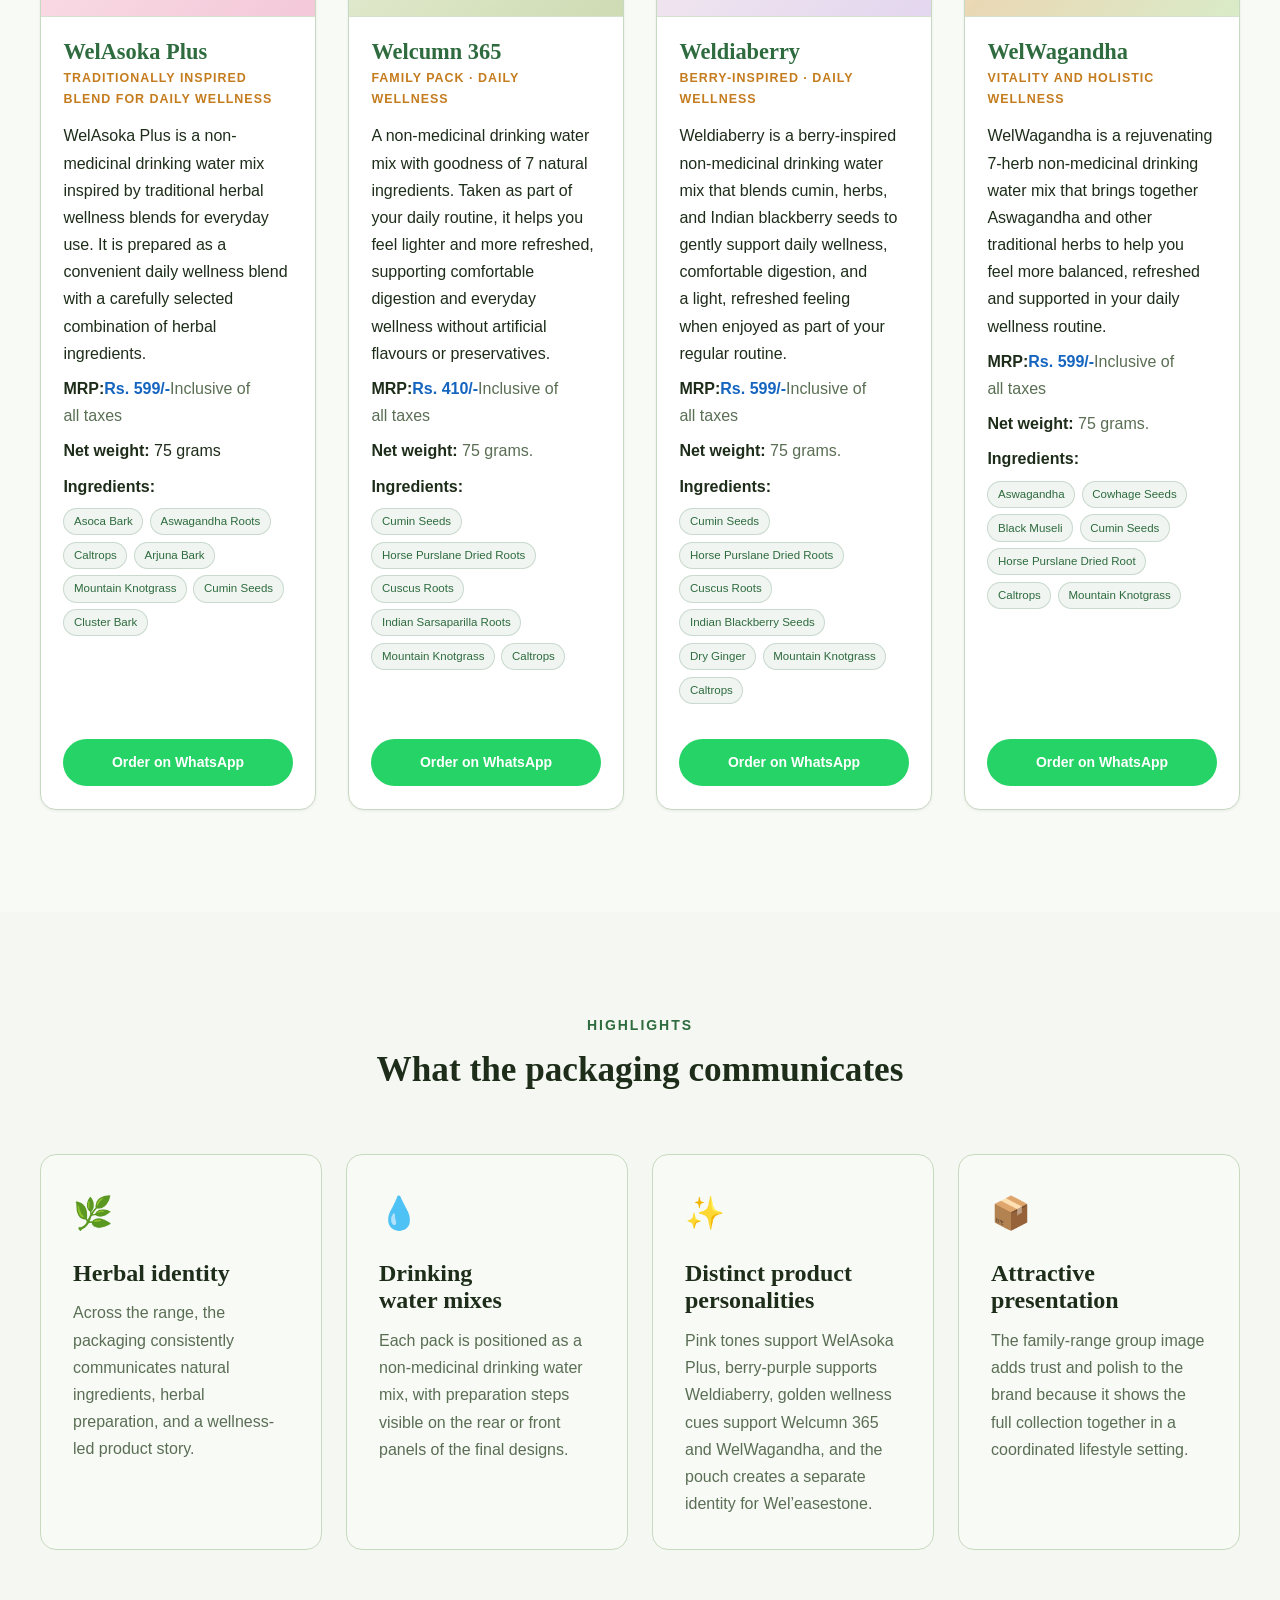
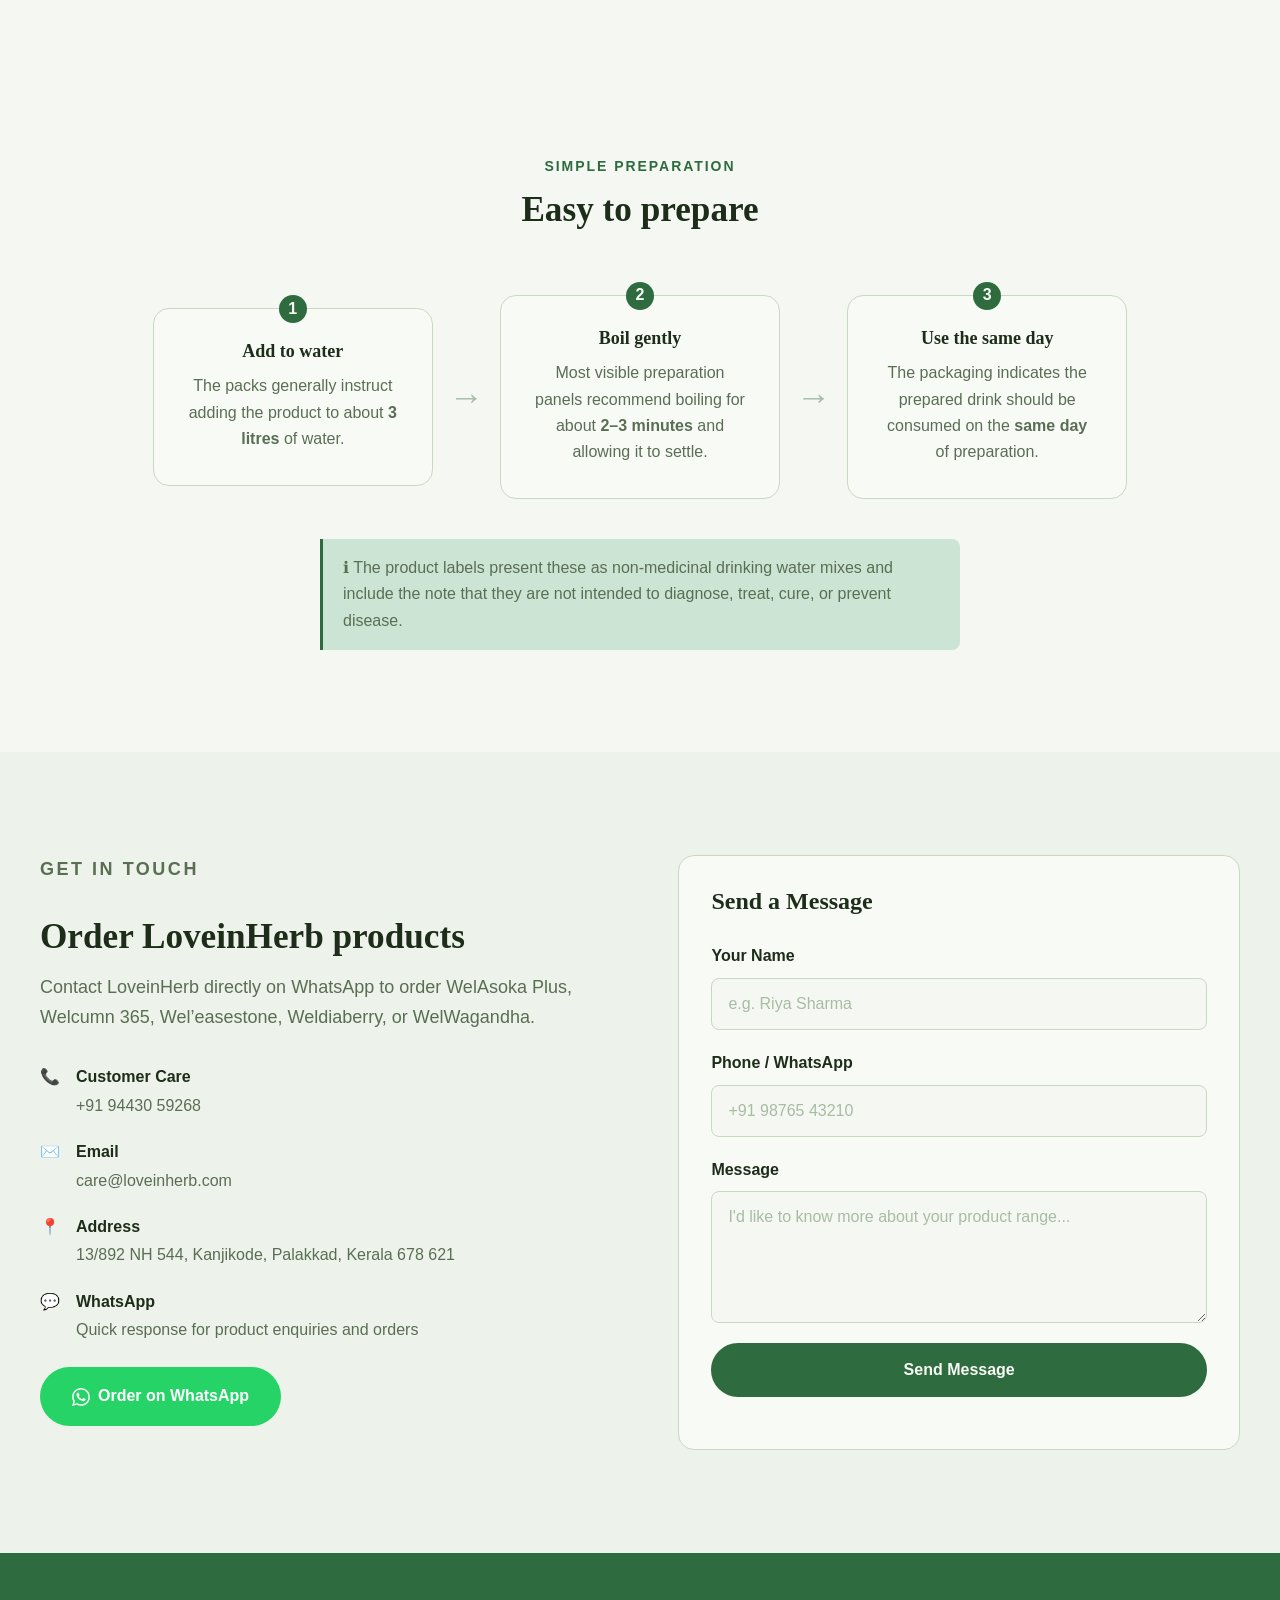
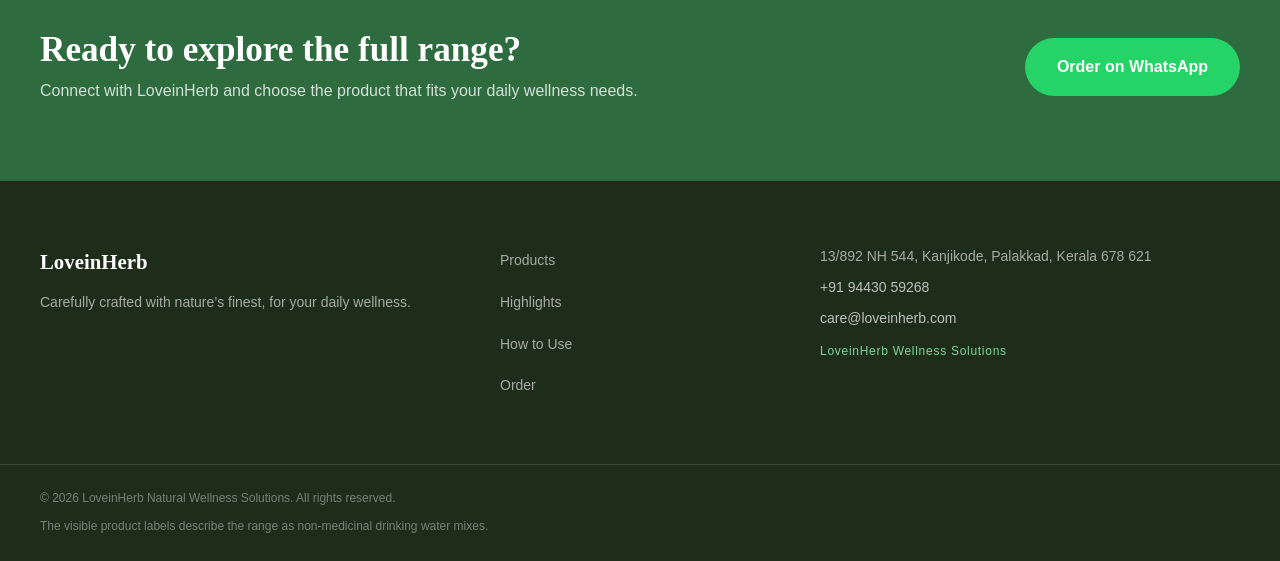
==== commit bf639c5a: "Update index.html" ====
--- a/index.html
+++ b/index.html
@@ -4,7 +4,7 @@
   <meta charset="UTF-8"/>
   <meta name="viewport" content="width=device-width, initial-scale=1.0"/>
   <title>LoveinHerb | Natural Herbal Wellness Solutions</title>
-  <meta name="description" content="Explore LoveinHerb wellness solutions including WelAsoka Plus, Welcumn 365, We’easestone, Weldiaberry, and WelWagandha — crafted with natural ingredients for daily wellness." />
+  <meta name="description" content="Explore LoveinHerb wellness solutions including WelAsoka Plus, Welcumn 365, Wel’easestone, Weldiaberry, and WelWagandha — crafted with natural ingredients for daily wellness." />
   <link href="https://api.fontshare.com/v2/css?f[]=zodiak@400,500,700&f[]=work-sans@300,400,500,600&display=swap" rel="stylesheet"/>
   <link rel="stylesheet" href="css/style.css"/>
   <meta name="google-site-verification" content="dT9NyKr-RMai6I4OFI05dP6M5e7ir1kWsefBZQLa7-o" />
@@ -75,7 +75,7 @@
       </div>
 
       <div class="container hero-content">
-        <span class="badge">Natural wellness range · Crafted with herbs · Made with care</span>
+        <span class="badge">Natural wellness range · Crafted with herbs · Made with care · Made in India</span>
         <h1 class="hero-title">Infuse your water<br/><em>with wellness</em></h1>
         <p class="hero-subtitle">Discover the LoveinHerb wellness range including Wel’easestone, WelAsoka Plus, Welcumn 365, Weldiaberry and WelWagandha — thoughtfully blended herbal wellness solutions for everyday living.</p>
 
@@ -301,7 +301,7 @@
           <div class="benefit-card reveal">
             <div class="benefit-icon">✨</div>
             <h3>Distinct product personalities</h3>
-            <p>Pink tones support WelAsoka Plus, berry-purple supports Weldiaberry, golden wellness cues support Welcumn 365 and WelWagandha, and the pouch creates a separate identity for We’easestone.</p>
+            <p>Pink tones support WelAsoka Plus, berry-purple supports Weldiaberry, golden wellness cues support Welcumn 365 and WelWagandha, and the pouch creates a separate identity for Wel’easestone.</p>
           </div>
 
           <div class="benefit-card reveal">
@@ -358,7 +358,7 @@
           <div class="contact-copy reveal">
             <p class="section-eyebrow">Get in Touch</p>
             <h2 class="section-title">Order LoveinHerb products</h2>
-            <p>Contact LoveinHerb directly on WhatsApp to order WelAsoka Plus, Welcumn 365, We’easestone, Weldiaberry, or WelWagandha.</p>
+            <p>Contact LoveinHerb directly on WhatsApp to order WelAsoka Plus, Welcumn 365, Wel’easestone, Weldiaberry, or WelWagandha.</p>
 
             <div class="contact-details">
               <div class="contact-item"><span>📞</span><div><strong>Customer Care</strong><a href="tel:+919443059268">+91 94430 59268</a></div></div>
--- a/css/style.css
+++ b/css/style.css
@@ -1548,13 +1548,14 @@
 }
 
 .featured-card .range-img {
-  width: 100%;
-  height: 100%;
-  max-height: 360px;
+  width: 82%;
+  height: auto;
+  max-height: 300px;
   object-fit: contain;
   object-position: center;
   position: relative;
   z-index: 1;
+  margin: 0 auto;
 }
 
 .range-img {
@@ -1639,11 +1640,6 @@
 .range-desc span {
   color: var(--color-text-muted);
   font-weight: 500;
-}
-
-.range-desc .mrp-price {
-  color: #1565c0;
-  font-weight: 600;
 }
 
 .featured-card .range-ingredients,
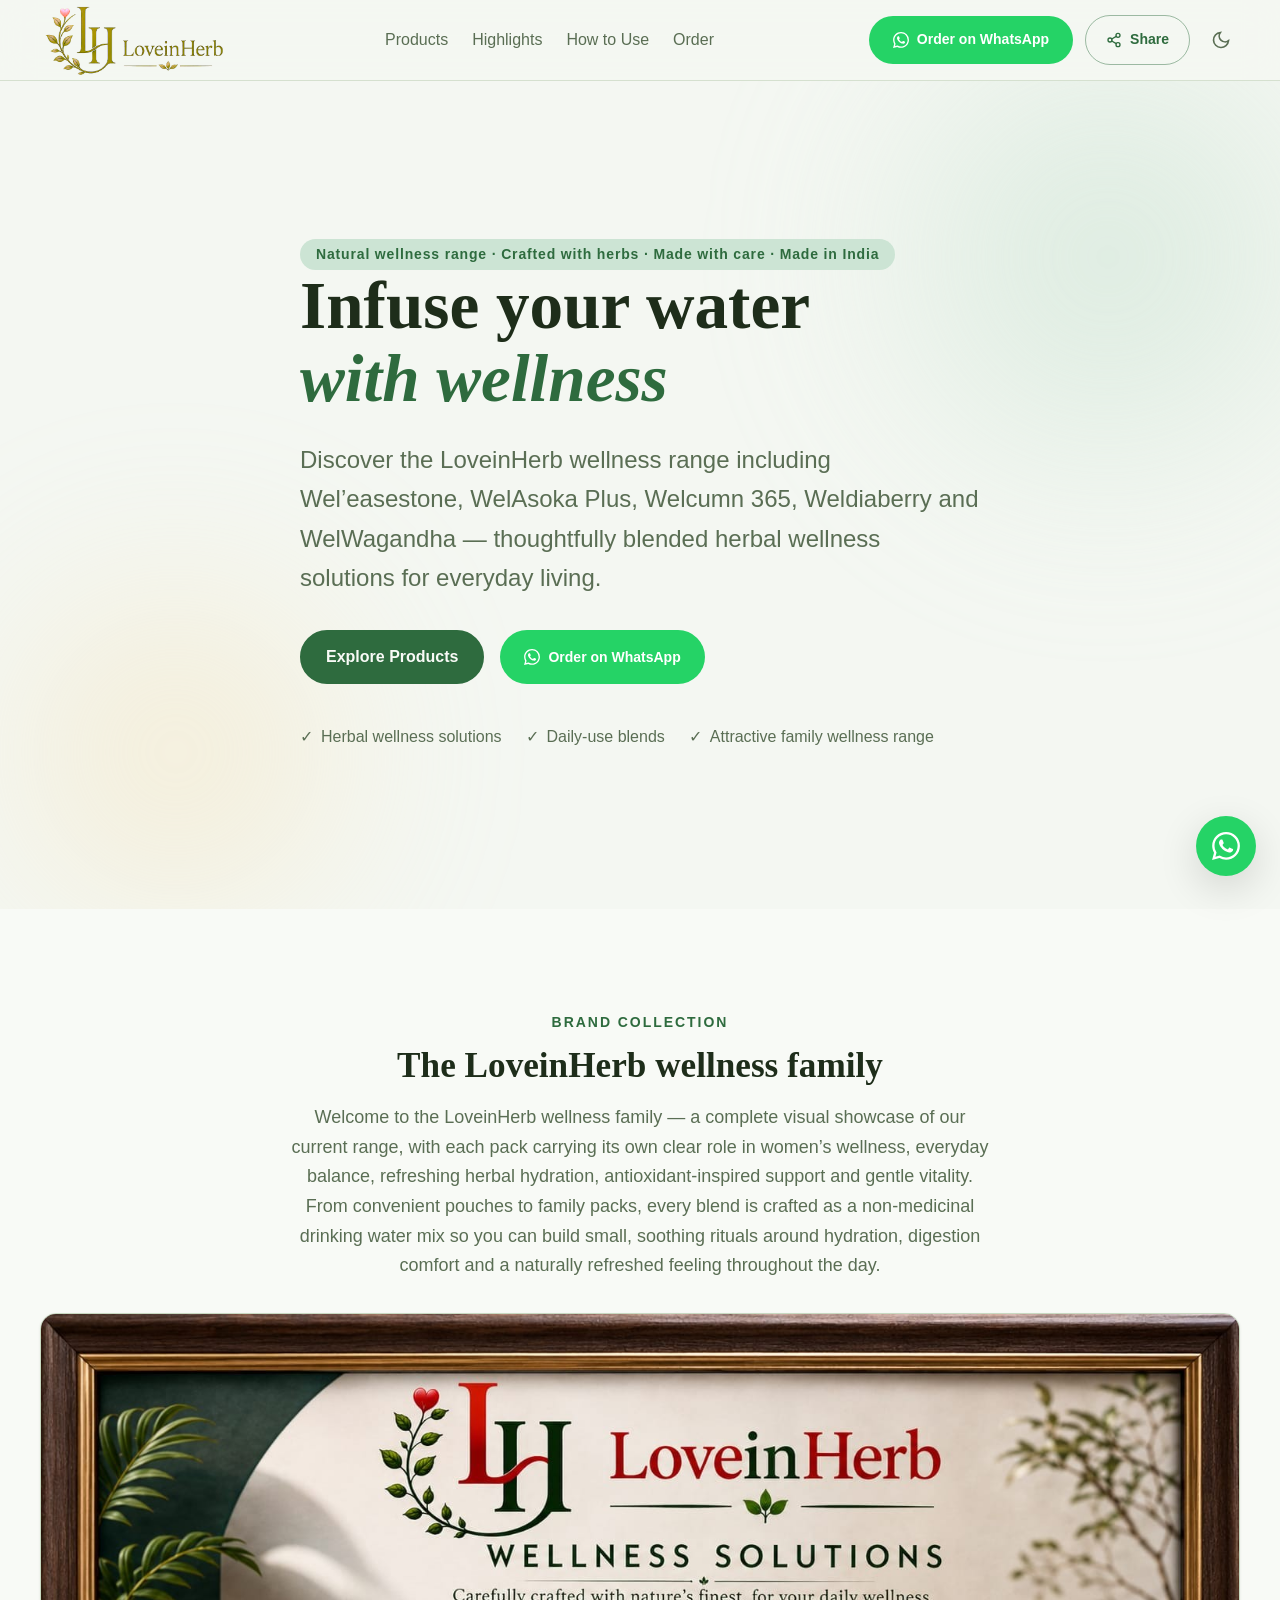
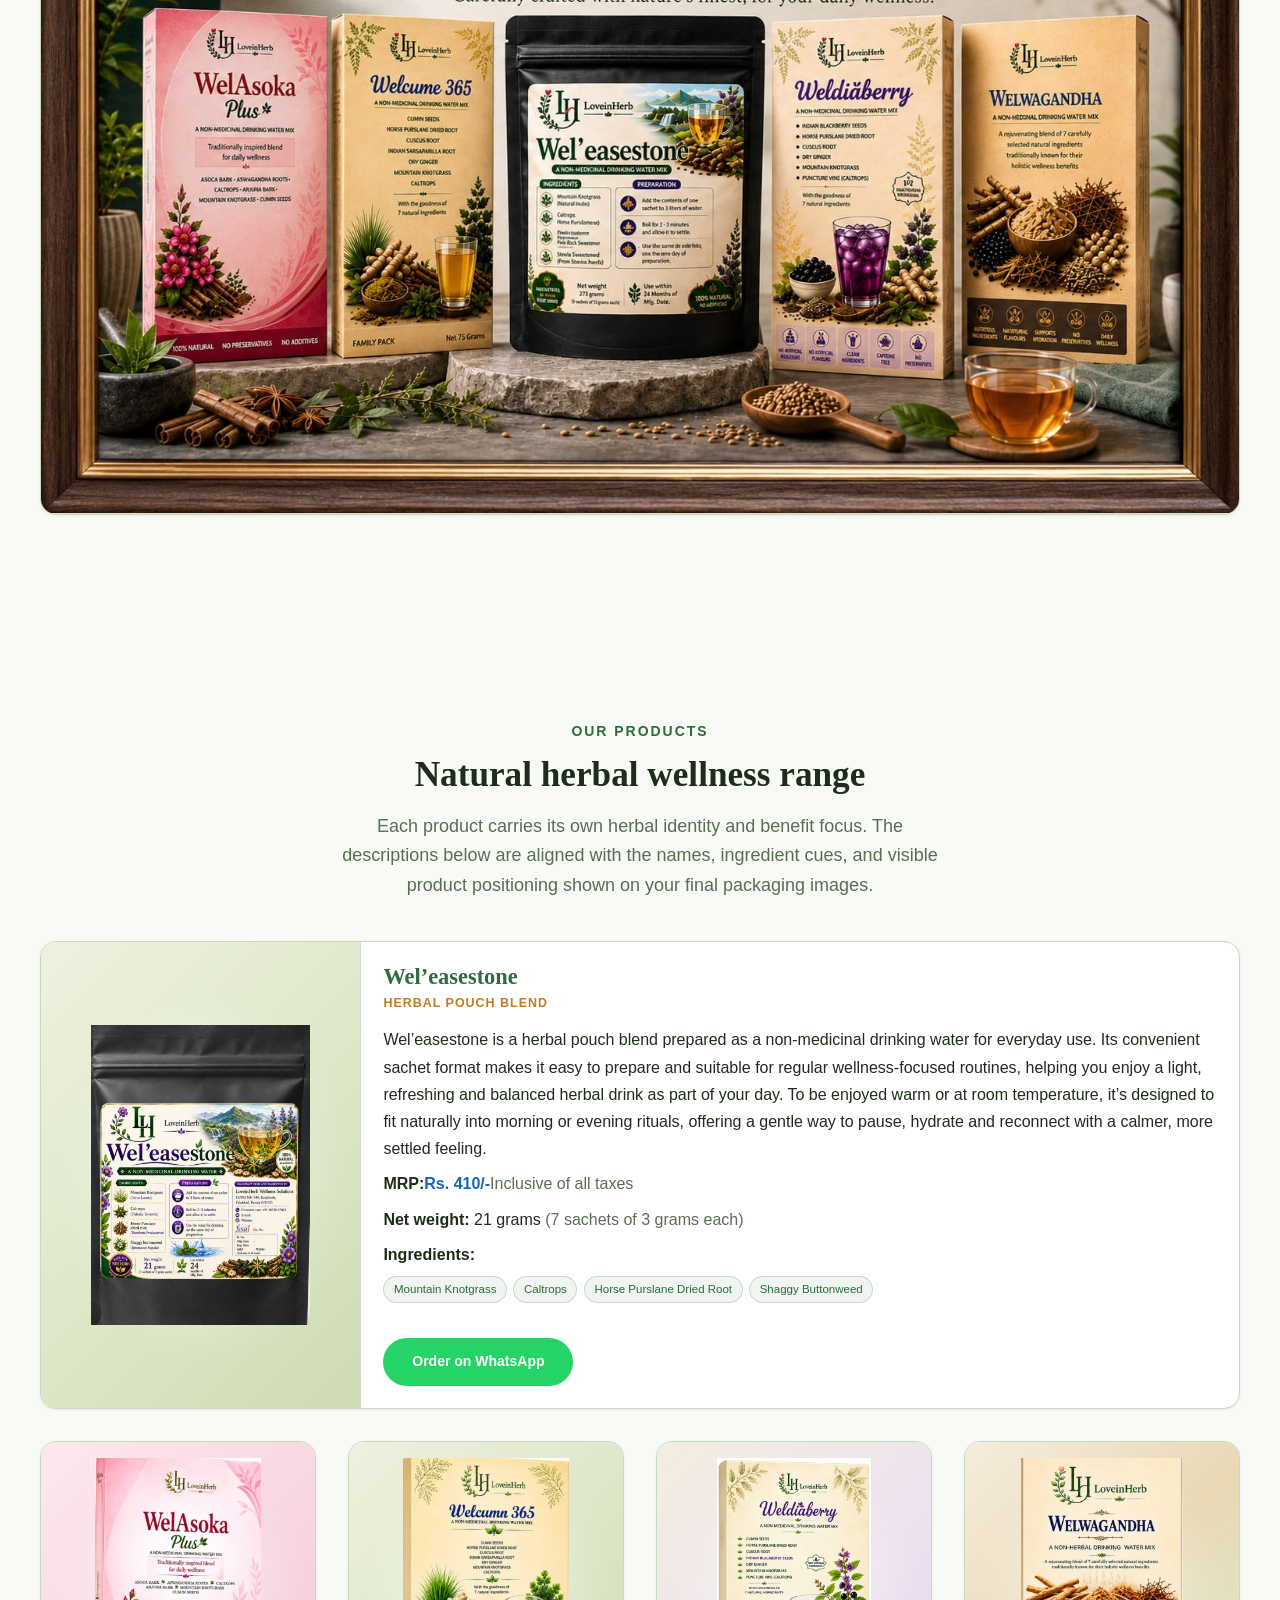
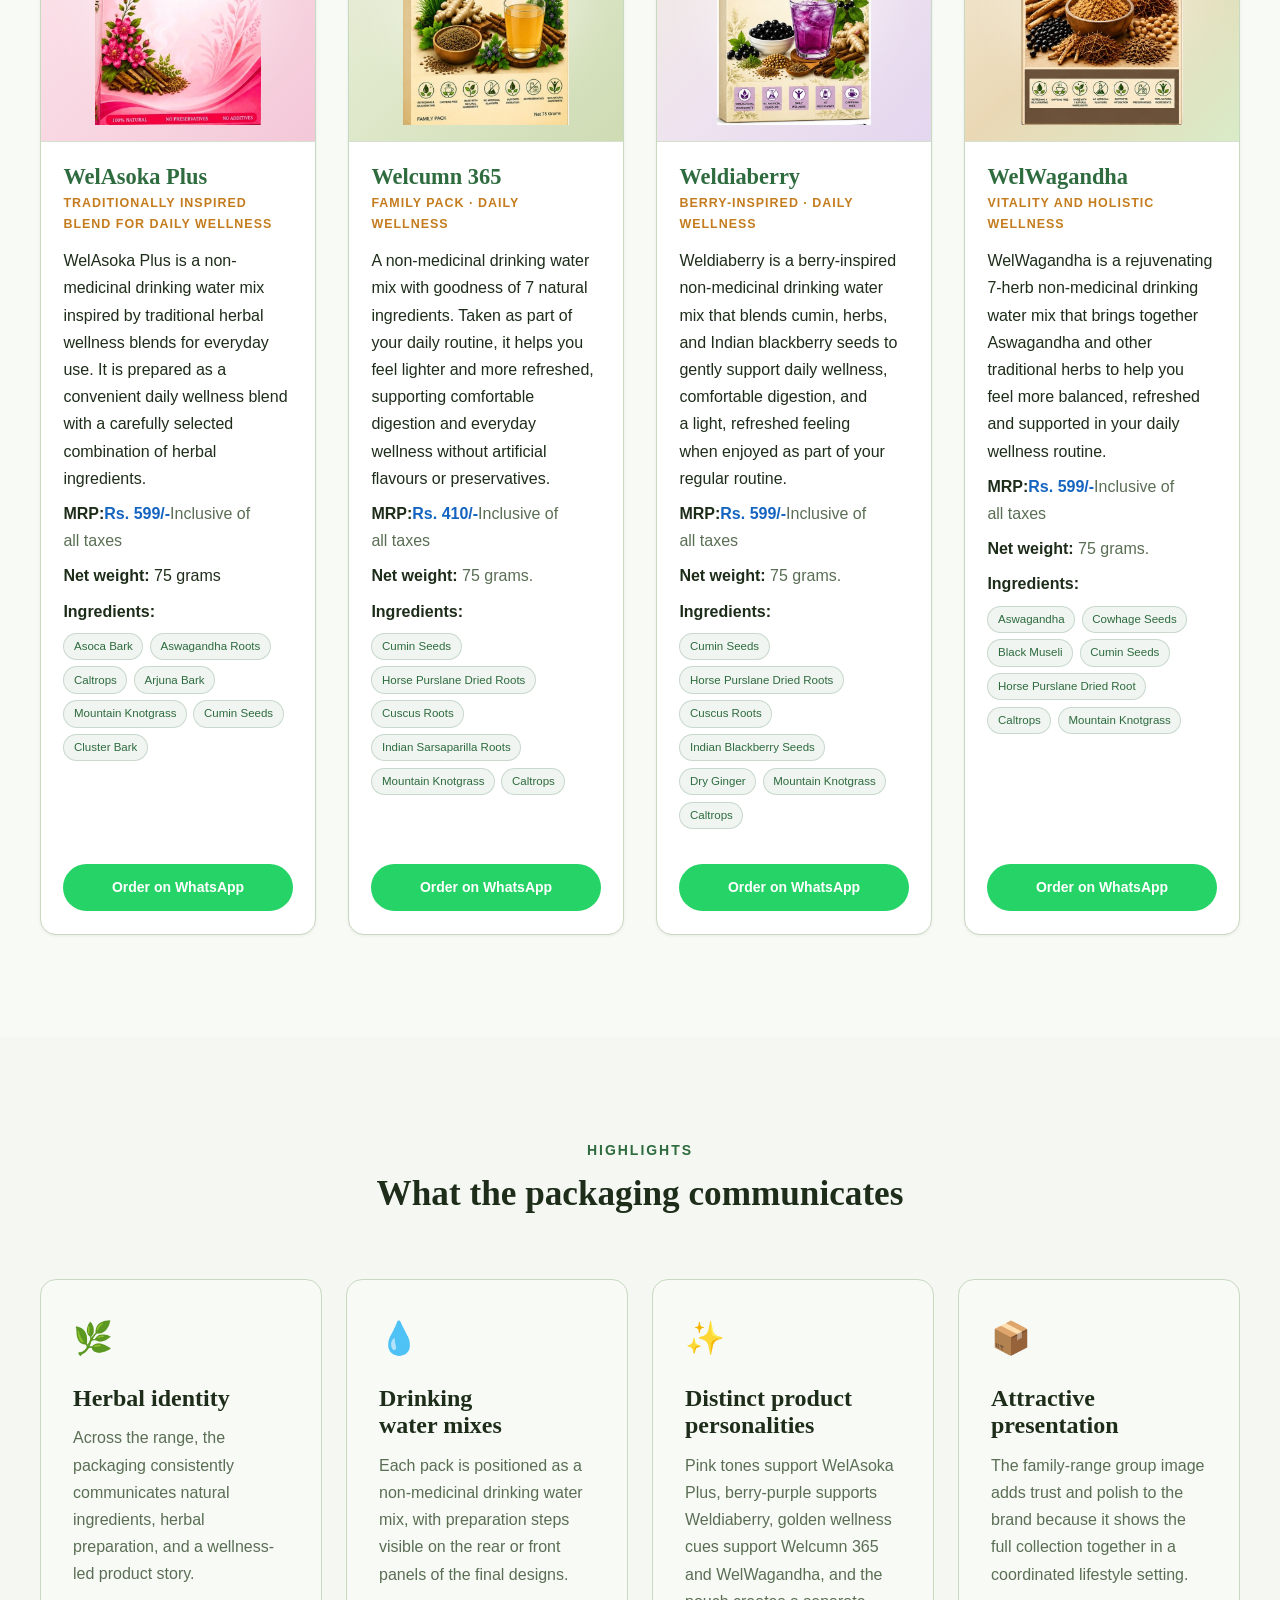
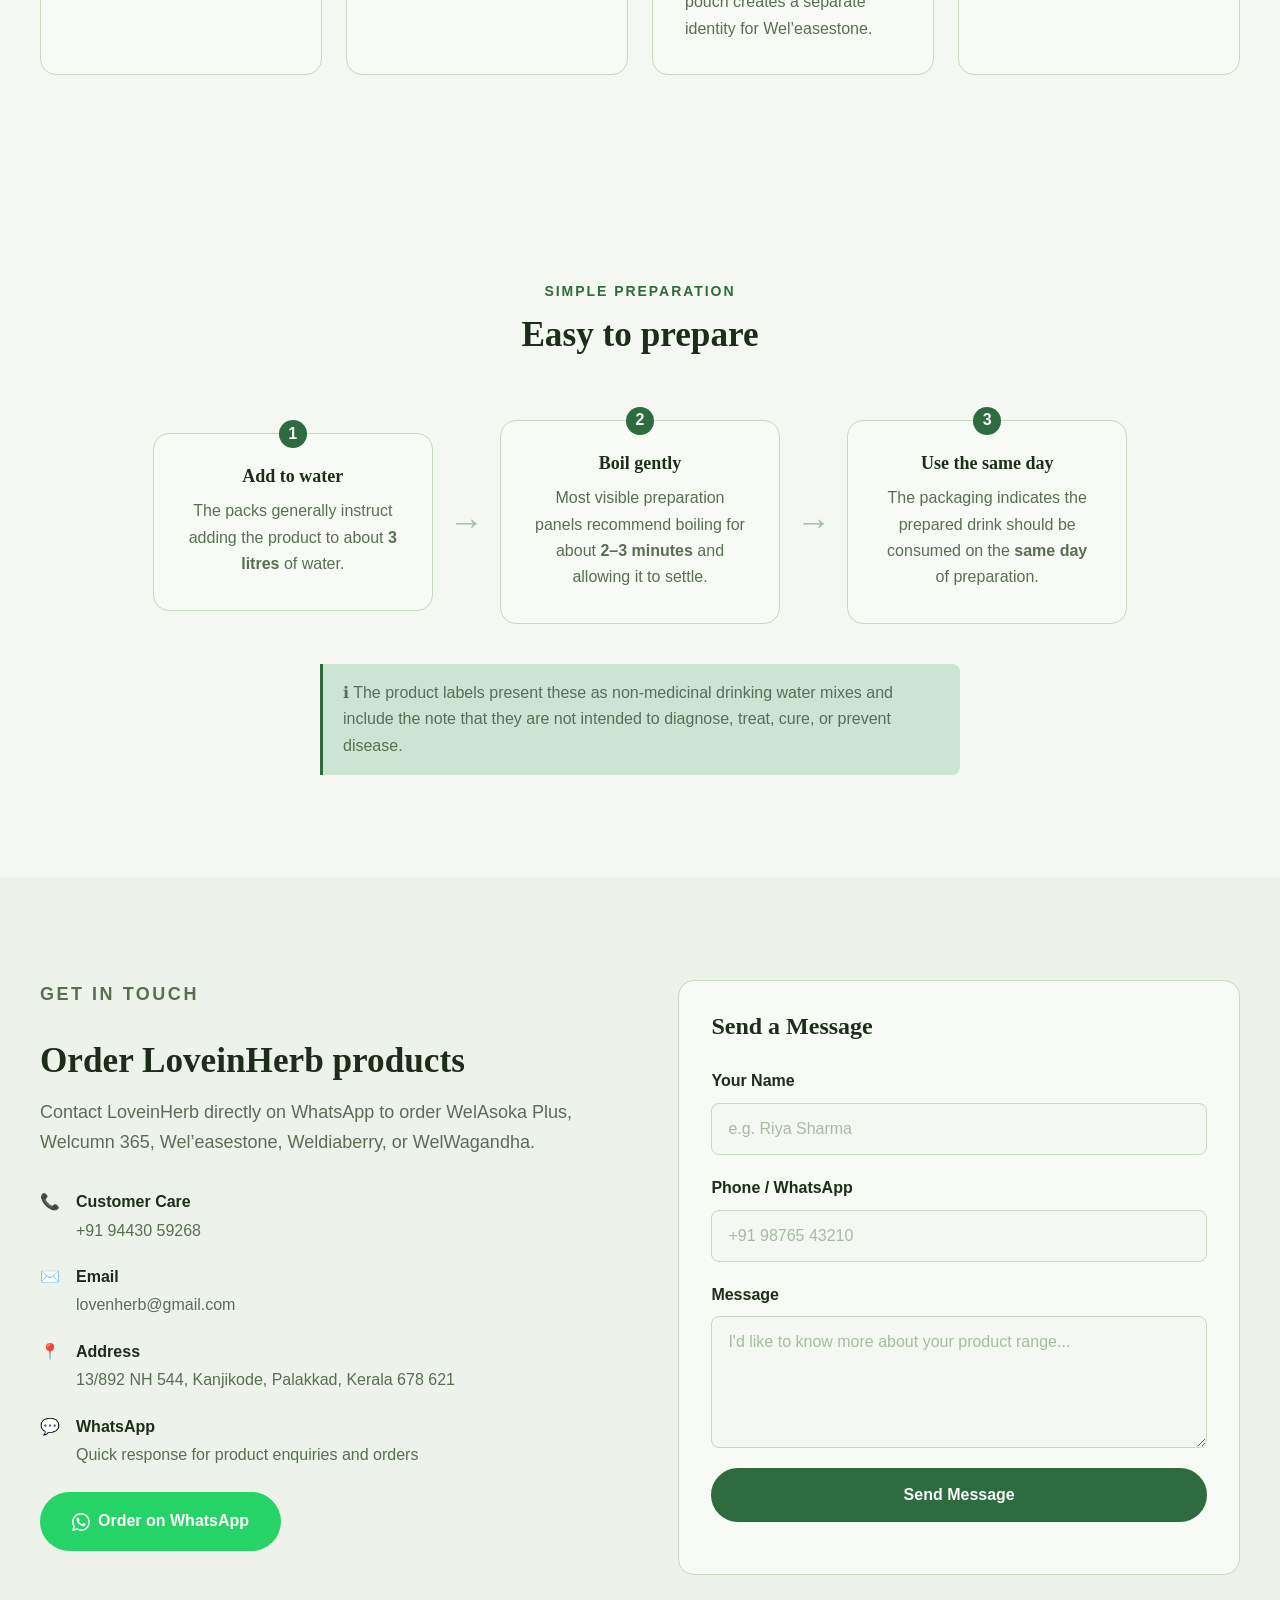
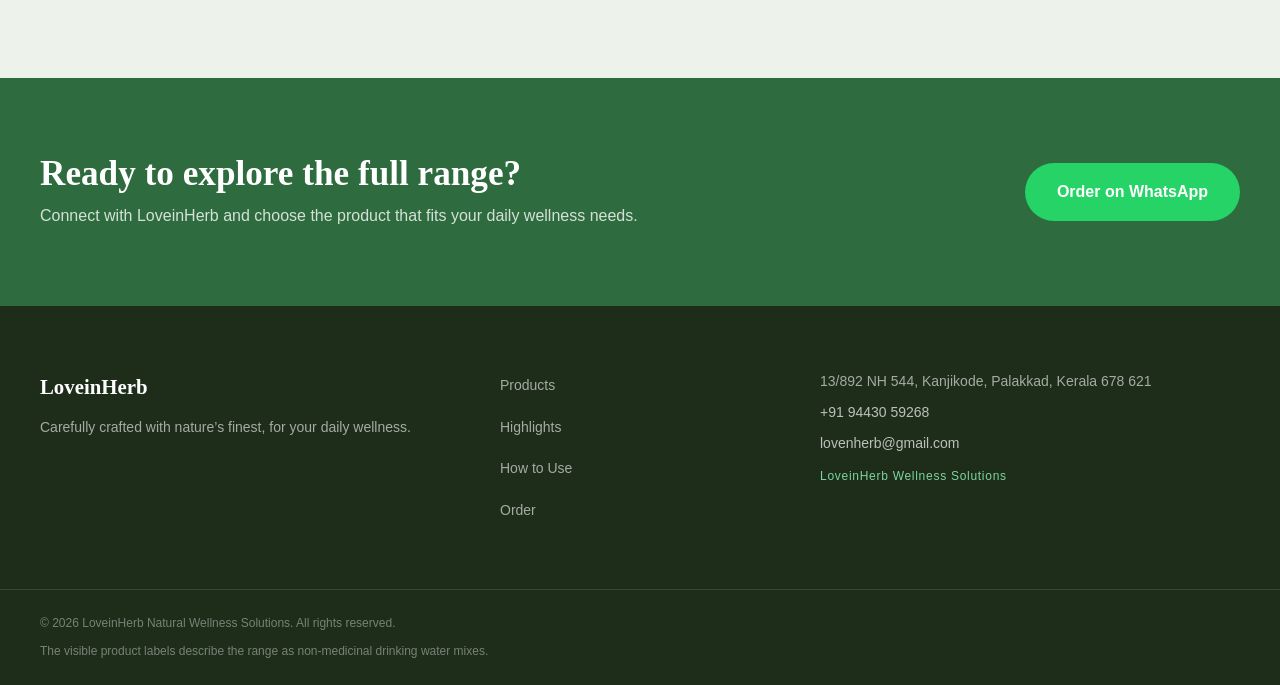
==== commit f2948462: "Update index.html" ====
--- a/index.html
+++ b/index.html
@@ -147,7 +147,7 @@
       </ul>
       </div>
 
-      <a href="https://wa.me/919443059268?text=Hi%20LoveinHerb%2C%20I%20want%20to%20order%20We%E2%80%99easestone" target="_blank" rel="noopener noreferrer" class="btn btn-whatsapp">Order on WhatsApp</a>
+      <a href="https://wa.me/919443059268?text=Hi%20LoveinHerb%2C%20I%20want%20to%20order%20Wel%E2%80%99easestone" target="_blank" rel="noopener noreferrer" class="btn btn-whatsapp">Order on WhatsApp</a>
     </div>
   </div>
 </div>
@@ -362,7 +362,7 @@
 
             <div class="contact-details">
               <div class="contact-item"><span>📞</span><div><strong>Customer Care</strong><a href="tel:+919443059268">+91 94430 59268</a></div></div>
-              <div class="contact-item"><span>✉️</span><div><strong>Email</strong><a href="mailto:care@loveinherb.com">care@loveinherb.com</a></div></div>
+              <div class="contact-item"><span>✉️</span><div><strong>Email</strong><a href="mailto:lovenherb@gmail.com">lovenherb@gmail.com</a></div></div>
               <div class="contact-item"><span>📍</span><div><strong>Address</strong><span>13/892 NH 544, Kanjikode, Palakkad, Kerala 678 621</span></div></div>
               <div class="contact-item"><span>💬</span><div><strong>WhatsApp</strong><span>Quick response for product enquiries and orders</span></div></div>
             </div>
@@ -422,7 +422,7 @@
       <div class="footer-info">
         <p>13/892 NH 544, Kanjikode, Palakkad, Kerala 678 621</p>
         <p><a href="tel:+919443059268">+91 94430 59268</a></p>
-        <p><a href="mailto:care@loveinherb.com">care@loveinherb.com</a></p>
+        <p><a href="mailto:lovenherb@gmail.com">lovenherb@gmail.com</a></p>
         <p class="footer-fssai">LoveinHerb Wellness Solutions</p>
       </div>
     </div>
